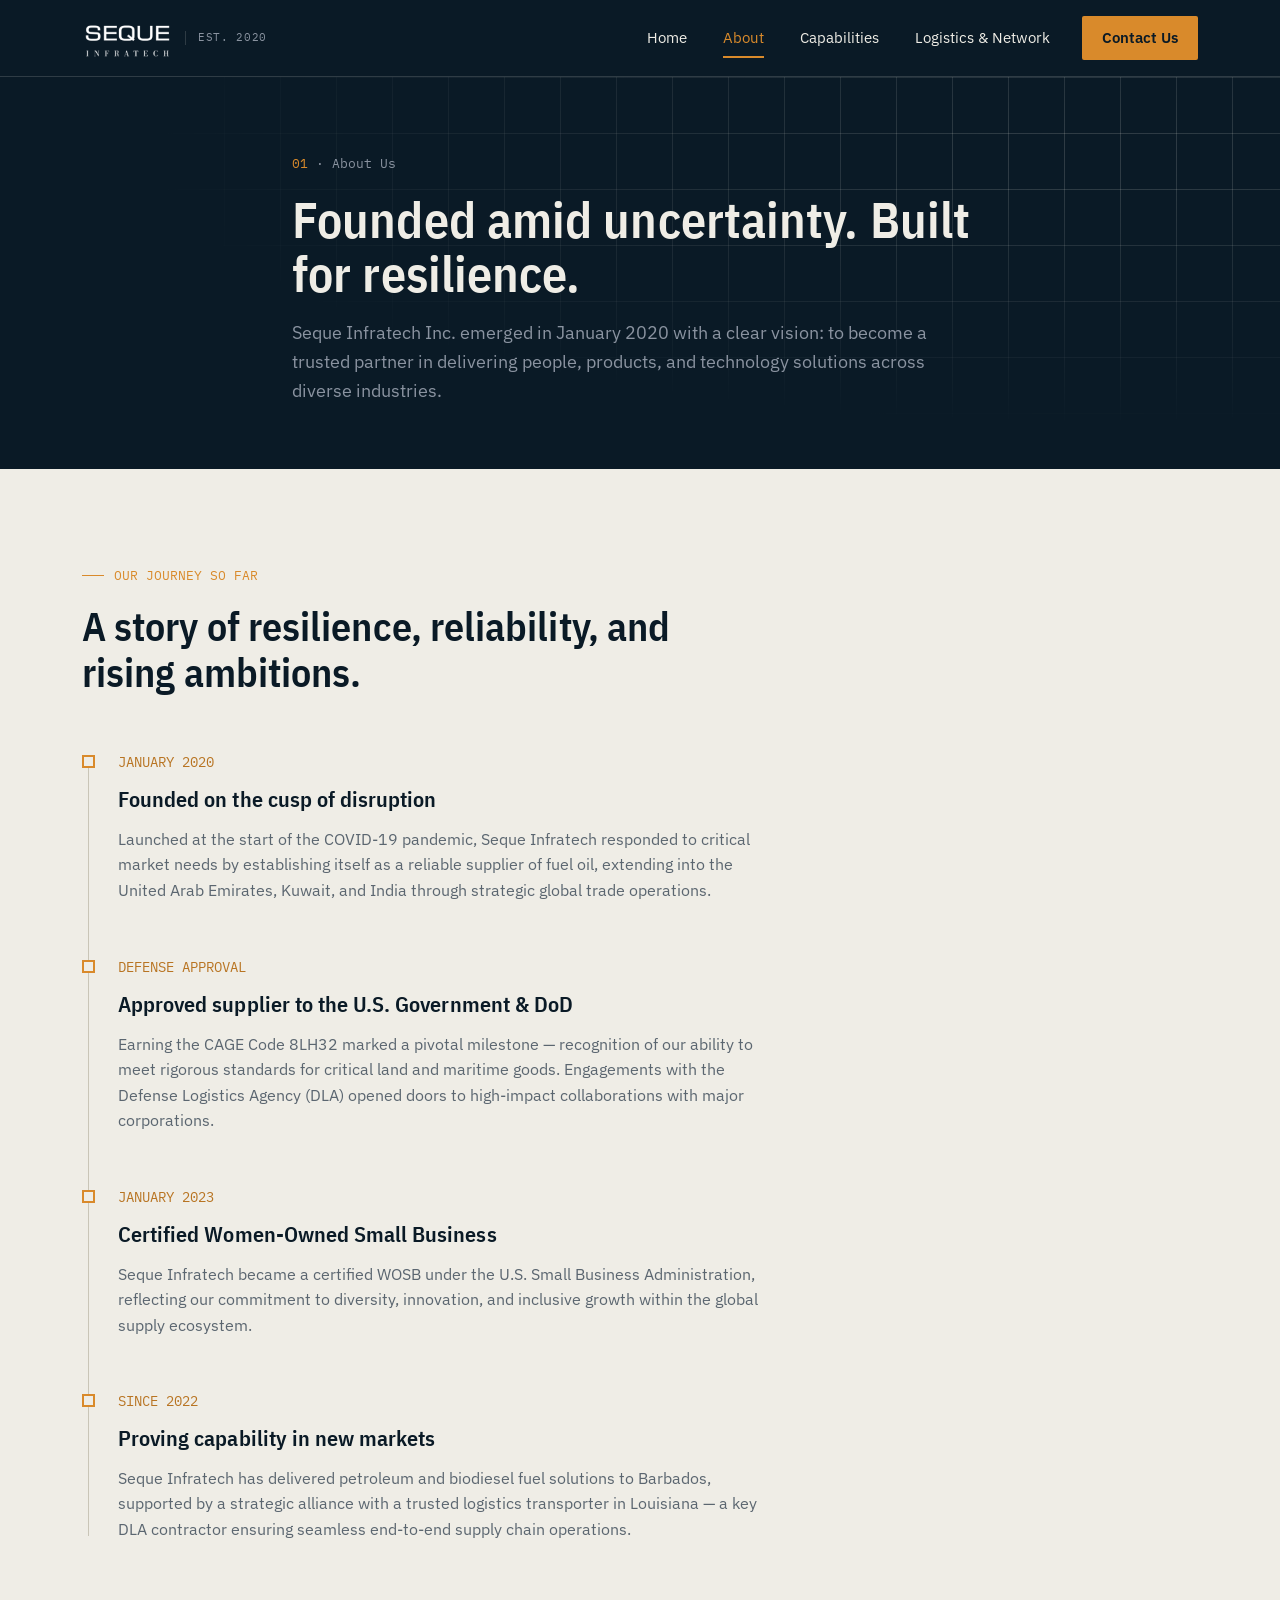
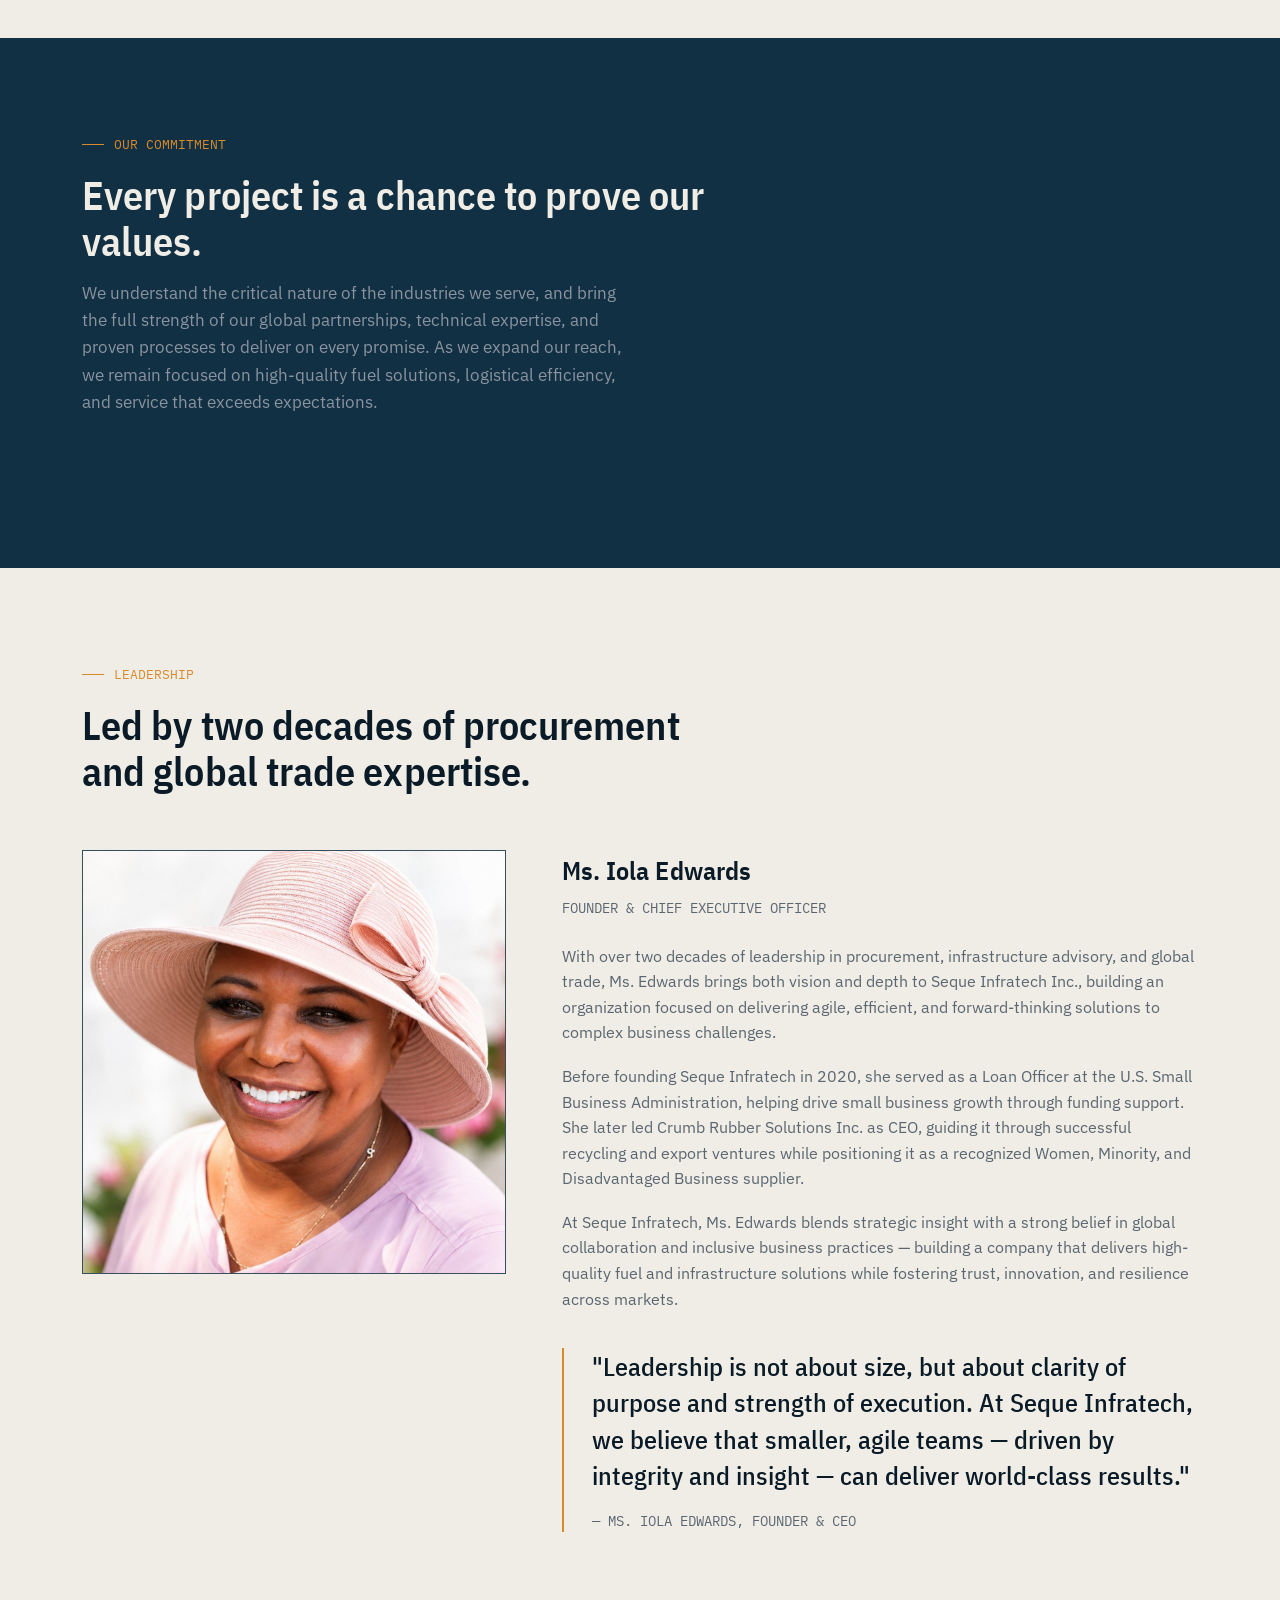
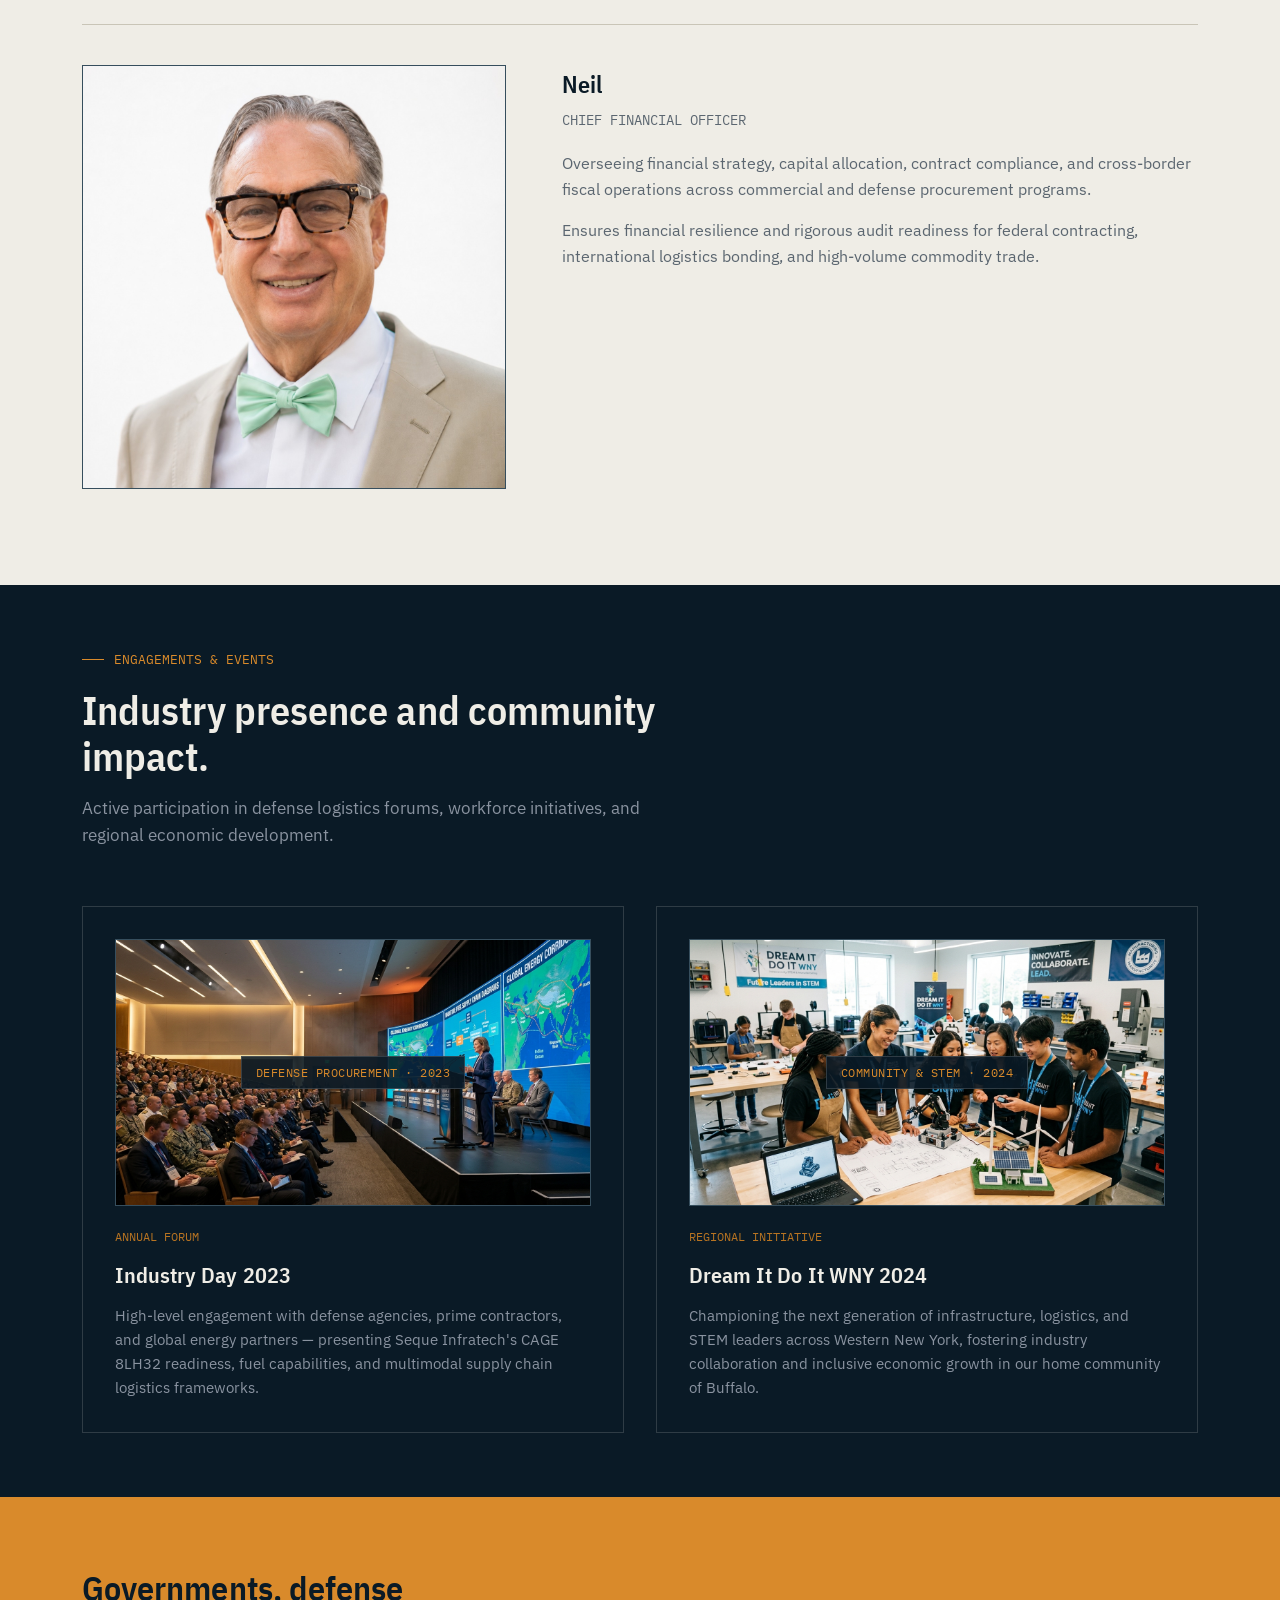
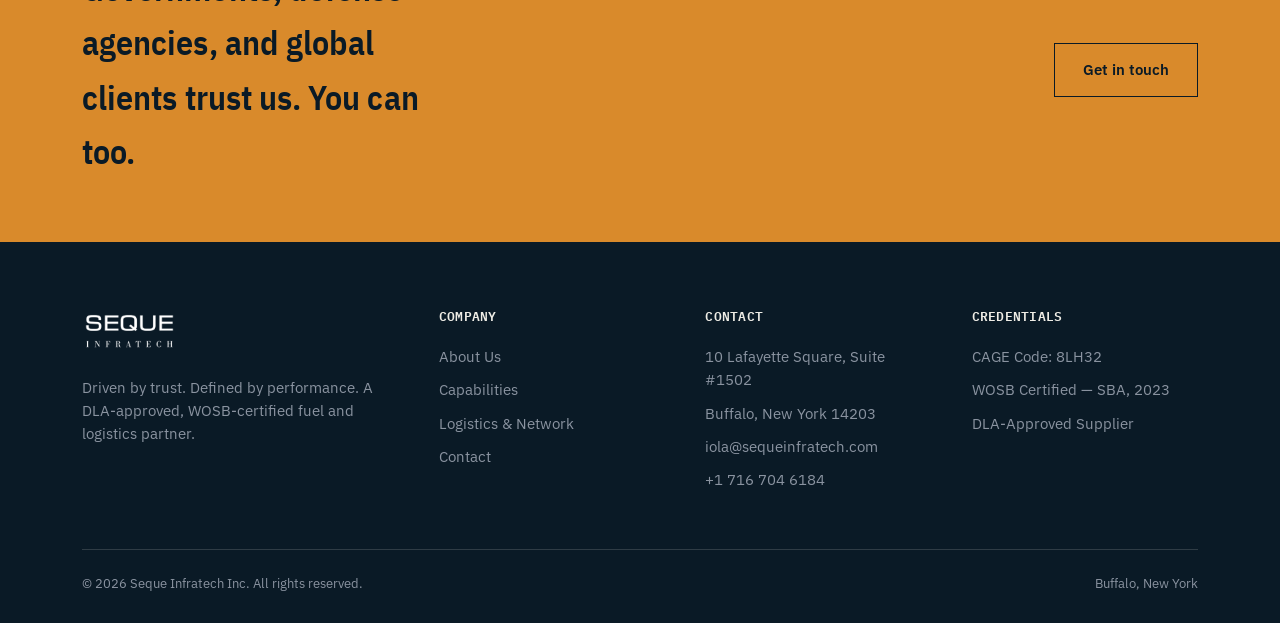
==== about.html @ 27087cf7 "feat: executive client showcase, clean leadership portraits, Google Maps embed, home hero clean-up, " ====
<!DOCTYPE html>
<html lang="en">
<head>
<meta charset="UTF-8">
<meta name="viewport" content="width=device-width, initial-scale=1">
<title>About Us — Seque Infratech Inc.</title>
<meta name="description" content="From a pandemic-era startup to a DLA-approved, WOSB-certified fuel supplier — the story of Seque Infratech Inc. and its founder, Iola Edwards.">
<link rel="preconnect" href="https://fonts.googleapis.com">
<link rel="preconnect" href="https://fonts.gstatic.com" crossorigin>
<link href="https://fonts.googleapis.com/css2?family=IBM+Plex+Sans:wght@400;500;600;700&family=IBM+Plex+Sans+Condensed:wght@500;600;700&family=IBM+Plex+Mono:wght@400;500&display=swap" rel="stylesheet">
<link rel="stylesheet" href="css/style.css">
</head>
<body>

<header class="site-header">
  <div class="wrap nav">
    <a href="index.html" class="brand">
      <img src="Logo-light.png" alt="Seque Infratech" class="brand-logo">
      <span class="sub">EST. 2020</span>
    </a>
    <nav class="nav-links">
      <a href="index.html">Home</a>
      <a href="about.html" class="active">About</a>
      <a href="capabilities.html">Capabilities</a>
      <a href="logistics.html">Logistics &amp; Network</a>
      <a href="contact.html" class="nav-cta">Contact Us</a>
    </nav>
    <button class="nav-toggle" aria-label="Toggle navigation"><span></span></button>
  </div>
</header>

<section class="page-hero">
  <div class="wrap page-hero-inner">
    <div class="breadcrumb"><span class="amber">01</span> · About Us</div>
    <h1>Founded amid uncertainty. Built for resilience.</h1>
    <p>Seque Infratech Inc. emerged in January 2020 with a clear vision: to become a trusted partner in delivering people, products, and technology solutions across diverse industries.</p>
  </div>
</section>

<section class="section">
  <div class="wrap">
    <div class="section-head">
      <div class="eyebrow">OUR JOURNEY SO FAR</div>
      <h2>A story of resilience, reliability, and rising ambitions.</h2>
    </div>
    <div class="timeline">
      <div class="tl-item">
        <div class="tl-year">JANUARY 2020</div>
        <h3>Founded on the cusp of disruption</h3>
        <p>Launched at the start of the COVID-19 pandemic, Seque Infratech responded to critical market needs by establishing itself as a reliable supplier of fuel oil, extending into the United Arab Emirates, Kuwait, and India through strategic global trade operations.</p>
      </div>
      <div class="tl-item">
        <div class="tl-year">DEFENSE APPROVAL</div>
        <h3>Approved supplier to the U.S. Government &amp; DoD</h3>
        <p>Earning the CAGE Code 8LH32 marked a pivotal milestone — recognition of our ability to meet rigorous standards for critical land and maritime goods. Engagements with the Defense Logistics Agency (DLA) opened doors to high-impact collaborations with major corporations.</p>
      </div>
      <div class="tl-item">
        <div class="tl-year">JANUARY 2023</div>
        <h3>Certified Women-Owned Small Business</h3>
        <p>Seque Infratech became a certified WOSB under the U.S. Small Business Administration, reflecting our commitment to diversity, innovation, and inclusive growth within the global supply ecosystem.</p>
      </div>
      <div class="tl-item">
        <div class="tl-year">SINCE 2022</div>
        <h3>Proving capability in new markets</h3>
        <p>Seque Infratech has delivered petroleum and biodiesel fuel solutions to Barbados, supported by a strategic alliance with a trusted logistics transporter in Louisiana — a key DLA contractor ensuring seamless end-to-end supply chain operations.</p>
      </div>
    </div>
  </div>
</section>

<section class="section on-steel">
  <div class="wrap">
    <div class="section-head">
      <div class="eyebrow">OUR COMMITMENT</div>
      <h2>Every project is a chance to prove our values.</h2>
      <p>We understand the critical nature of the industries we serve, and bring the full strength of our global partnerships, technical expertise, and proven processes to deliver on every promise. As we expand our reach, we remain focused on high-quality fuel solutions, logistical efficiency, and service that exceeds expectations.</p>
    </div>
  </div>
</section>

<section class="section">
  <div class="wrap">
    <div class="section-head">
      <div class="eyebrow">LEADERSHIP</div>
      <h2>Led by two decades of procurement and global trade expertise.</h2>
    </div>
    <div style="display:grid; grid-template-columns:0.8fr 1.2fr; gap:56px; align-items:start; margin-bottom:56px;">
      <div>
        <div class="monogram has-photo">
          <img src="images/ms-iola-edwards.jpeg" alt="Ms. Iola Edwards — Founder &amp; CEO" class="monogram-img">
        </div>
      </div>
      <div>
        <h3 style="font-size:26px; color:var(--ink); margin-bottom:6px;">Ms. Iola Edwards</h3>
        <p style="color:var(--grey); font-family:var(--font-mono); font-size:13.5px; margin-bottom:24px;">FOUNDER &amp; CHIEF EXECUTIVE OFFICER</p>
        <p style="color:var(--grey); font-size:16px; margin-bottom:18px;">With over two decades of leadership in procurement, infrastructure advisory, and global trade, Ms. Edwards brings both vision and depth to Seque Infratech Inc., building an organization focused on delivering agile, efficient, and forward-thinking solutions to complex business challenges.</p>
        <p style="color:var(--grey); font-size:16px; margin-bottom:18px;">Before founding Seque Infratech in 2020, she served as a Loan Officer at the U.S. Small Business Administration, helping drive small business growth through funding support. She later led Crumb Rubber Solutions Inc. as CEO, guiding it through successful recycling and export ventures while positioning it as a recognized Women, Minority, and Disadvantaged Business supplier.</p>
        <p style="color:var(--grey); font-size:16px;">At Seque Infratech, Ms. Edwards blends strategic insight with a strong belief in global collaboration and inclusive business practices — building a company that delivers high-quality fuel and infrastructure solutions while fostering trust, innovation, and resilience across markets.</p>

        <div class="quote-block">
          <p>"Leadership is not about size, but about clarity of purpose and strength of execution. At Seque Infratech, we believe that smaller, agile teams — driven by integrity and insight — can deliver world-class results."</p>
          <cite>— MS. IOLA EDWARDS, FOUNDER &amp; CEO</cite>
        </div>
      </div>
    </div>

    <div style="display:grid; grid-template-columns:0.8fr 1.2fr; gap:56px; align-items:start; padding-top:40px; border-top:1px solid var(--line);">
      <div>
        <div class="monogram has-photo">
          <img src="images/Neil.jpeg" alt="Neil — Chief Financial Officer" class="monogram-img">
        </div>
      </div>
      <div>
        <h3 style="font-size:24px; color:var(--ink); margin-bottom:6px;">Neil</h3>
        <p style="color:var(--grey); font-family:var(--font-mono); font-size:13.5px; margin-bottom:20px;">CHIEF FINANCIAL OFFICER</p>
        <p style="color:var(--grey); font-size:16px; margin-bottom:16px;">Overseeing financial strategy, capital allocation, contract compliance, and cross-border fiscal operations across commercial and defense procurement programs.</p>
        <p style="color:var(--grey); font-size:16px;">Ensures financial resilience and rigorous audit readiness for federal contracting, international logistics bonding, and high-volume commodity trade.</p>
      </div>
    </div>
  </div>
</section>

<section class="section on-dark tight">
  <div class="wrap">
    <div class="section-head">
      <div class="eyebrow">ENGAGEMENTS &amp; EVENTS</div>
      <h2>Industry presence and community impact.</h2>
      <p>Active participation in defense logistics forums, workforce initiatives, and regional economic development.</p>
    </div>

    <div class="event-grid">
      <div class="event-card" style="background:var(--ink); border-color:var(--line-dark);">
        <div class="event-media-box">
          <img src="images/event-industry-day.jpg" alt="Industry Day 2023" class="event-media-img">
          <span class="event-badge">DEFENSE PROCUREMENT · 2023</span>
        </div>
        <span class="event-tag">ANNUAL FORUM</span>
        <h3 style="color:var(--paper);">Industry Day 2023</h3>
        <p style="color:var(--grey-light);">High-level engagement with defense agencies, prime contractors, and global energy partners — presenting Seque Infratech's CAGE 8LH32 readiness, fuel capabilities, and multimodal supply chain logistics frameworks.</p>
      </div>

      <div class="event-card" style="background:var(--ink); border-color:var(--line-dark);">
        <div class="event-media-box">
          <img src="images/event-dream-it-do-it.jpg" alt="Dream It Do It WNY 2024" class="event-media-img">
          <span class="event-badge">COMMUNITY &amp; STEM · 2024</span>
        </div>
        <span class="event-tag">REGIONAL INITIATIVE</span>
        <h3 style="color:var(--paper);">Dream It Do It WNY 2024</h3>
        <p style="color:var(--grey-light);">Championing the next generation of infrastructure, logistics, and STEM leaders across Western New York, fostering industry collaboration and inclusive economic growth in our home community of Buffalo.</p>
      </div>
    </div>
  </div>
</section>

<section class="cta-band">
  <div class="wrap">
    <h2>Governments, defense agencies, and global clients trust us. You can too.</h2>
    <a href="contact.html" class="btn btn-outline-dark">Get in touch</a>
  </div>
</section>

<footer class="site-footer">
  <div class="wrap">
    <div class="footer-grid">
      <div>
        <a href="index.html" class="footer-brand" aria-label="Seque Infratech">
          <img src="Logo-light.png" alt="Seque Infratech Inc." class="footer-logo">
        </a>
        <p>Driven by trust. Defined by performance. A DLA-approved, WOSB-certified fuel and logistics partner.</p>
      </div>
      <div>
        <h4>COMPANY</h4>
        <ul>
          <li><a href="about.html">About Us</a></li>
          <li><a href="capabilities.html">Capabilities</a></li>
          <li><a href="logistics.html">Logistics &amp; Network</a></li>
          <li><a href="contact.html">Contact</a></li>
        </ul>
      </div>
      <div>
        <h4>CONTACT</h4>
        <ul>
          <li>10 Lafayette Square, Suite #1502</li>
          <li>Buffalo, New York 14203</li>
          <li><a href="mailto:iola@sequeinfratech.com">iola@sequeinfratech.com</a></li>
          <li><a href="tel:+17167046184">+1 716 704 6184</a></li>
        </ul>
      </div>
      <div>
        <h4>CREDENTIALS</h4>
        <ul>
          <li>CAGE Code: 8LH32</li>
          <li>WOSB Certified — SBA, 2023</li>
          <li>DLA-Approved Supplier</li>
        </ul>
      </div>
    </div>
    <div class="footer-bottom">
      <span>© 2026 Seque Infratech Inc. All rights reserved.</span>
      <span>Buffalo, New York</span>
    </div>
  </div>
</footer>

<script src="js/main.js"></script>
</body>
</html>
---- css/style.css ----
/* ============================================================
   SEQUE INFRATECH — shared stylesheet
   ============================================================ */

:root{
  --ink:        #0A1A26;
  --steel:      #123043;
  --steel-2:    #1B4258;
  --amber:      #D98A2B;
  --amber-dim:  #B87422;
  --paper:      #EFEDE6;
  --paper-2:    #E4E1D6;
  --line:       #C9C5B7;
  --line-dark:  rgba(239,237,230,0.16);
  --graphite:   #23282B;
  --grey:       #5B6670;
  --grey-light: #8A93A0;
  --white:      #FFFFFF;

  --font-head: "IBM Plex Sans Condensed", "Arial Narrow", sans-serif;
  --font-body: "IBM Plex Sans", -apple-system, "Segoe UI", sans-serif;
  --font-mono: "IBM Plex Mono", "Courier New", monospace;

  --maxw: 1180px;
}

*,*::before,*::after{ box-sizing:border-box; }
html{ scroll-behavior:smooth; }
body{
  margin:0;
  background:var(--paper);
  color:var(--graphite);
  font-family:var(--font-body);
  font-size:16px;
  line-height:1.6;
  -webkit-font-smoothing:antialiased;
}
img{ max-width:100%; display:block; }
a{ color:inherit; text-decoration:none; }
ul{ margin:0; padding:0; list-style:none; }
h1,h2,h3,h4{ margin:0; font-family:var(--font-head); font-weight:600; letter-spacing:0.002em; }
p{ margin:0; }

.wrap{ max-width:var(--maxw); margin:0 auto; padding:0 32px; }

:focus-visible{ outline:2px solid var(--amber); outline-offset:3px; }

@media (prefers-reduced-motion: reduce){
  *{ animation-duration:0.001ms !important; animation-iteration-count:1 !important; transition-duration:0.001ms !important; scroll-behavior:auto !important; }
  .reveal, .reveal-up, .reveal-left, .reveal-right, .reveal-scale, .page-hero-inner > *{
    opacity:1 !important; transform:none !important;
  }
}

/* ---------------- Header / nav ---------------- */
.site-header{
  position:sticky; top:0; z-index:100;
  background:var(--ink);
  border-bottom:1px solid var(--line-dark);
  transition:background .3s ease, border-color .3s ease, box-shadow .3s ease, backdrop-filter .3s ease;
}
.site-header.scrolled{
  background:rgba(10,26,38,0.92);
  backdrop-filter:blur(12px);
  -webkit-backdrop-filter:blur(12px);
  border-bottom-color:rgba(217,138,43,0.28);
  box-shadow:0 10px 30px -10px rgba(0,0,0,0.45);
}
.nav{
  display:flex; align-items:center; justify-content:space-between;
  height:76px;
}
.brand{
  display:flex; align-items:center; gap:12px;
  color:var(--paper);
  font-family:var(--font-head);
  transition:opacity .2s ease;
}
.brand:hover{ opacity:.95; }
.brand-logo{
  height:42px;
  width:auto;
  display:block;
  object-fit:contain;
  transition:transform .25s cubic-bezier(0.16,1,0.3,1), filter .25s ease;
}
.brand:hover .brand-logo{
  transform:scale(1.03);
  filter:drop-shadow(0 0 8px rgba(217,138,43,0.35));
}
.brand .mark{
  font-size:22px; font-weight:700; letter-spacing:0.01em;
}
.brand .sub{
  font-size:11px; color:var(--grey-light); font-family:var(--font-mono);
  letter-spacing:0.06em; padding-left:12px; border-left:1px solid var(--line-dark);
  line-height:1.2;
}
.nav-links{ display:flex; gap:4px; align-items:center; }
.nav-links a{
  position:relative;
  color:var(--paper); font-size:14.5px; padding:10px 16px;
  border-bottom:none;
  transition:color .2s ease;
}
.nav-links a::after{
  content:"";
  position:absolute; bottom:2px; left:16px; right:16px; height:2px;
  background:var(--amber);
  transform:scaleX(0);
  transform-origin:right;
  transition:transform .28s cubic-bezier(0.16,1,0.3,1);
}
.nav-links a:hover{ color:var(--amber); }
.nav-links a:hover::after,
.nav-links a.active::after{
  transform:scaleX(1);
  transform-origin:left;
}
.nav-links a.active{ color:var(--amber); }
.nav-cta{
  margin-left:12px; padding:10px 20px !important;
  background:var(--amber); color:var(--ink) !important;
  font-weight:600; border:none;
  border-radius:2px;
  transition:transform .25s cubic-bezier(0.16,1,0.3,1), box-shadow .25s cubic-bezier(0.16,1,0.3,1), background .2s ease !important;
}
.nav-cta::after{ display:none !important; }
.nav-cta:hover{
  background:#E6A24E; color:var(--ink) !important;
  transform:translateY(-2px);
  box-shadow:0 6px 20px rgba(217,138,43,0.4);
}
.nav-cta:active{ transform:translateY(0); }

.nav-toggle{
  display:none; background:none; border:none; color:var(--paper);
  width:32px; height:24px; position:relative; cursor:pointer;
}
.nav-toggle span, .nav-toggle::before, .nav-toggle::after{
  content:""; position:absolute; left:0; right:0; height:2px; background:var(--paper);
}
.nav-toggle::before{ top:0; }
.nav-toggle span{ top:11px; }
.nav-toggle::after{ bottom:0; }

@media (max-width:860px){
  .nav-links{
    position:fixed; top:76px; left:0; right:0; bottom:0;
    background:var(--ink); flex-direction:column; align-items:stretch;
    padding:12px 24px 40px; gap:0;
    transform:translateY(-8px); opacity:0; pointer-events:none;
    transition:opacity .18s ease, transform .18s ease;
  }
  .nav-links.open{ transform:translateY(0); opacity:1; pointer-events:auto; }
  .nav-links a{ padding:16px 4px; border-bottom:1px solid var(--line-dark); border-radius:0; }
  .nav-links a.active{ border-color:var(--line-dark); }
  .nav-cta{ margin-left:0; margin-top:14px; text-align:center; }
  .nav-toggle{ display:block; }
}

/* ---------------- Eyebrow / section heads ---------------- */
.eyebrow{
  font-family:var(--font-mono); font-size:12.5px; color:var(--amber);
  display:flex; align-items:center; gap:10px; margin-bottom:18px;
}
.eyebrow::before{ content:""; width:22px; height:1px; background:var(--amber); }

.section{ padding:96px 0; }
.section.tight{ padding:64px 0; }
.section-head{ max-width:640px; margin-bottom:56px; }
.section-head h2{ font-size:clamp(28px,3.4vw,40px); line-height:1.15; color:var(--ink); }
.section-head p{ margin-top:16px; color:var(--grey); font-size:17px; max-width:56ch; }

.on-dark{ background:var(--ink); color:var(--paper); }
.on-dark .section-head h2{ color:var(--paper); }
.on-dark .section-head p{ color:var(--grey-light); }

.on-steel{ background:var(--steel); color:var(--paper); }
.on-steel .section-head h2{ color:var(--paper); }
.on-steel .section-head p{ color:var(--grey-light); }

/* ---------------- Buttons ---------------- */
.btn{
  display:inline-flex; align-items:center; gap:10px;
  padding:14px 28px; font-family:var(--font-body); font-size:15px; font-weight:600;
  border:1px solid transparent; cursor:pointer;
  transition:transform .25s cubic-bezier(0.16,1,0.3,1), box-shadow .25s cubic-bezier(0.16,1,0.3,1), background .2s ease, color .2s ease, border-color .2s ease;
}
.btn:hover{ transform:translateY(-2px); }
.btn:active{ transform:translateY(0); }
.btn-amber{ background:var(--amber); color:var(--ink); }
.btn-amber:hover{ background:#E6A24E; box-shadow:0 8px 24px rgba(217,138,43,0.38); }
.btn-outline{ border-color:var(--line-dark); color:var(--paper); background:transparent; }
.btn-outline:hover{ border-color:var(--amber); color:var(--amber); box-shadow:0 8px 24px rgba(0,0,0,0.3); }
.btn-outline-dark{ border-color:var(--line); color:var(--ink); background:transparent; }
.btn-outline-dark:hover{ border-color:var(--ink); background:var(--ink); color:var(--paper); box-shadow:0 8px 20px rgba(10,26,38,0.2); }

/* ---------------- Hero (blueprint) ---------------- */
.hero{
  position:relative; background:var(--ink); color:var(--paper);
  overflow:hidden; padding:120px 0 100px;
}
/* Background video */
.hero-video{
  position:absolute; top:0; left:0; width:100%; height:100%;
  object-fit:cover; z-index:0; pointer-events:none;
}
/* Dark overlay to keep text readable over video */
.hero-overlay{
  position:absolute; inset:0;
  background:linear-gradient(180deg, rgba(10,26,38,0.72) 0%, rgba(10,26,38,0.88) 100%);
  z-index:1; pointer-events:none;
}
.hero::before{
  display:none;
}
.hero-inner{ position:relative; z-index:3; display:grid; grid-template-columns:1.15fr 0.85fr; gap:48px; align-items:end; }
.hero > .wrap{ position:relative; z-index:3; }
.hero-kicker{
  font-family:var(--font-mono); font-size:13px; color:var(--amber);
  letter-spacing:0.04em; margin-bottom:22px;
}
.hero h1{
  font-size:clamp(38px,5.6vw,64px); line-height:1.04; color:var(--paper);
  max-width:14ch;
}
.hero-lede{
  margin-top:26px; font-size:19px; color:var(--grey-light); max-width:46ch; line-height:1.6;
}
.hero-cta{ display:flex; gap:14px; margin-top:38px; flex-wrap:wrap; }
.hero-diagram{ position:relative; }
.hero-diagram svg{ width:100%; height:auto; }
.hero-diagram svg line[stroke-dasharray]{
  stroke-dashoffset:0;
  animation:flowSignal 24s linear infinite;
}
.hero-diagram svg line[stroke="#D98A2B"]{
  animation:flowSignalAmber 14s linear infinite;
}
@keyframes flowSignal{
  to{ stroke-dashoffset:-180px; }
}
@keyframes flowSignalAmber{
  to{ stroke-dashoffset:-180px; }
}
.radar-pulse{
  animation:radarPing 2.8s cubic-bezier(0.2,0.8,0.4,1) infinite;
}
@keyframes radarPing{
  0%{ r:6px; opacity:0.85; stroke-width:2px; }
  70%{ r:24px; opacity:0.15; stroke-width:1px; }
  100%{ r:32px; opacity:0; stroke-width:0.5px; }
}

.stat-strip{
  border-top:1px solid var(--line-dark);
  margin-top:80px; padding-top:36px;
  display:grid; grid-template-columns:repeat(4,1fr); gap:24px;
}
.stat-strip .stat b{
  display:block; font-family:var(--font-head); font-size:clamp(22px,2.4vw,30px); color:var(--amber);
}
.stat-strip .stat span{ font-size:13px; color:var(--grey-light); }

@media (max-width:900px){
  .hero-inner{ grid-template-columns:1fr; }
  .hero-diagram{ display:none; }
  .stat-strip{ grid-template-columns:repeat(2,1fr); }
}

/* ---------------- Page hero (secondary pages) ---------------- */
.page-hero{
  position:relative; background:var(--ink); color:var(--paper);
  padding:76px 0 64px; overflow:hidden;
}
.page-hero::before{
  content:""; position:absolute; inset:0;
  background-image:linear-gradient(var(--line-dark) 1px, transparent 1px), linear-gradient(90deg, var(--line-dark) 1px, transparent 1px);
  background-size:56px 56px;
  mask-image:radial-gradient(ellipse at 85% 20%, black 5%, transparent 62%);
}
.page-hero-inner{ position:relative; max-width:760px; }
.page-hero-inner > *{
  opacity:0;
  transform:translateY(16px);
  animation:heroFadeIn .75s cubic-bezier(0.16,1,0.3,1) forwards;
}
.page-hero-inner .breadcrumb{ animation-delay:.05s; }
.page-hero-inner h1{ animation-delay:.15s; }
.page-hero-inner p{ animation-delay:.25s; }
@keyframes heroFadeIn{
  to{ opacity:1; transform:translateY(0); }
}
.page-hero h1{ font-size:clamp(32px,4.6vw,50px); color:var(--paper); line-height:1.08; }
.page-hero p{ margin-top:18px; font-size:18px; color:var(--grey-light); max-width:60ch; }
.breadcrumb{
  font-family:var(--font-mono); font-size:12.5px; color:var(--grey-light);
  margin-bottom:20px; display:flex; gap:8px; align-items:center;
}
.breadcrumb .amber{ color:var(--amber); }

/* ---------------- Timeline (real chronology) ---------------- */
.timeline{ position:relative; padding-left:36px; }
.timeline::before{ content:""; position:absolute; left:6px; top:6px; bottom:6px; width:1px; background:var(--line); }
.tl-item{
  position:relative; padding-bottom:52px;
  transition:transform .25s cubic-bezier(0.16,1,0.3,1);
}
.tl-item:last-child{ padding-bottom:0; }
.tl-item::before{
  content:""; position:absolute; left:-36px; top:4px; width:13px; height:13px;
  background:var(--paper); border:2px solid var(--amber);
  transition:transform .25s ease, background .25s ease, box-shadow .25s ease;
}
.tl-item:hover::before{
  transform:scale(1.35);
  background:var(--amber);
  box-shadow:0 0 12px rgba(217,138,43,0.6);
}
.tl-item:hover .tl-year{ color:var(--amber); }
.tl-year{ font-family:var(--font-mono); color:var(--amber-dim); font-size:14px; margin-bottom:8px; transition:color .2s ease; }
.tl-item h3{ font-size:22px; color:var(--ink); margin-bottom:10px; }
.tl-item p{ color:var(--grey); max-width:64ch; font-size:16px; }

/* ---------------- Cards / spec sheets ---------------- */
.grid{ display:grid; gap:1px; background:var(--line); border:1px solid var(--line); }
.grid.cols-2{ grid-template-columns:repeat(2,1fr); }
.grid.cols-3{ grid-template-columns:repeat(3,1fr); }
.grid.cols-4{ grid-template-columns:repeat(4,1fr); }
@media (max-width:900px){ .grid.cols-3,.grid.cols-4{ grid-template-columns:repeat(2,1fr); } }
@media (max-width:600px){ .grid.cols-2,.grid.cols-3,.grid.cols-4{ grid-template-columns:1fr; } }

.spec-card{
  background:var(--paper); padding:32px;
  transition:transform .3s cubic-bezier(0.16,1,0.3,1), box-shadow .3s cubic-bezier(0.16,1,0.3,1), background .25s ease;
  position:relative;
}
.spec-card:hover{
  transform:translateY(-5px);
  box-shadow:0 18px 36px rgba(10,26,38,0.08);
  z-index:2;
}
.spec-card .tag{
  font-family:var(--font-mono); font-size:11.5px; color:var(--amber-dim);
  margin-bottom:14px; display:block;
  transition:color .25s ease, transform .25s ease;
}
.spec-card:hover .tag{ color:var(--amber); transform:translateX(2px); }
.spec-card h3{ font-size:21px; color:var(--ink); margin-bottom:12px; }
.spec-card p{ color:var(--grey); font-size:15px; margin-bottom:18px; }
.spec-list{ display:flex; flex-direction:column; gap:0; border-top:1px solid var(--line); }
.spec-list li{
  display:flex; justify-content:space-between; gap:16px;
  padding:11px 0; border-bottom:1px solid var(--line);
  font-size:14.5px;
}
.spec-list li .code{ font-family:var(--font-mono); color:var(--ink); font-weight:600; white-space:nowrap; }
.spec-list li .desc{ color:var(--grey); text-align:right; }
.spec-card .apps{
  margin-top:18px; font-size:13px; color:var(--grey-light);
  font-family:var(--font-mono);
}
.spec-card .apps b{ color:var(--grey); font-family:var(--font-body); font-weight:600; }

/* ---------------- Checklist (why choose us) ---------------- */
.checklist{ border-top:1px solid var(--line-dark); }
.checklist li{
  display:grid; grid-template-columns:64px 1fr; gap:22px;
  padding:28px 0; border-bottom:1px solid var(--line-dark);
  transition:transform .25s cubic-bezier(0.16,1,0.3,1);
}
.checklist li:hover{ transform:translateX(8px); }
.checklist li .num{
  font-family:var(--font-mono); color:var(--amber); font-size:15px; padding-top:2px;
  transition:text-shadow .25s ease;
}
.checklist li:hover .num{ text-shadow:0 0 10px rgba(217,138,43,0.5); }
.checklist li h3{ font-size:19px; color:var(--paper); margin-bottom:8px; }
.checklist li p{ color:var(--grey-light); font-size:15.5px; max-width:60ch; }

/* ---------------- Delivery modes ---------------- */
.mode-row{
  display:grid; grid-template-columns:220px 1fr; gap:24px;
  padding:22px 0; border-bottom:1px solid var(--line);
  align-items:baseline;
  transition:transform .25s cubic-bezier(0.16,1,0.3,1), padding-left .25s ease;
}
.mode-row:hover{ transform:translateX(8px); padding-left:4px; }
.mode-row:hover .mode-name{ color:var(--amber-dim); }
.mode-row:first-child{ border-top:1px solid var(--line); }
.mode-row .mode-name{ font-family:var(--font-head); font-size:18px; color:var(--ink); font-weight:600; transition:color .2s ease; }
.mode-row .mode-desc{ color:var(--grey); font-size:15px; }
@media (max-width:640px){ .mode-row{ grid-template-columns:1fr; gap:6px; } }

/* ---------------- Quote block ---------------- */
.quote-block{
  border-left:2px solid var(--amber); padding-left:28px;
  margin:36px 0;
}
.quote-block p{ font-family:var(--font-head); font-size:clamp(20px,2.4vw,26px); line-height:1.4; color:var(--ink); font-weight:500; }
.quote-block cite{ display:block; margin-top:16px; font-style:normal; font-size:14px; color:var(--grey); font-family:var(--font-mono); }

.on-dark .quote-block p{ color:var(--paper); }

/* ---------------- Monogram (leadership placeholder) ---------------- */
.monogram{
  width:100%; aspect-ratio:4/5; background:var(--steel);
  position:relative; overflow:hidden;
  display:flex; align-items:center; justify-content:center;
  border:1px solid var(--line-dark);
}
.monogram::before{
  content:""; position:absolute; inset:0;
  background-image:linear-gradient(var(--line-dark) 1px, transparent 1px), linear-gradient(90deg, var(--line-dark) 1px, transparent 1px);
  background-size:28px 28px;
}
.monogram .letters{
  position:relative; font-family:var(--font-head); font-size:96px; font-weight:700;
  color:var(--paper); letter-spacing:-0.02em;
}
.monogram .caption{
  position:absolute; bottom:22px; left:22px; right:22px;
  font-family:var(--font-mono); font-size:11.5px; color:var(--grey-light);
}

/* ---------------- Client & Partner Showcase ---------------- */
.client-grid{
  display:grid; grid-template-columns:repeat(3, 1fr); gap:24px;
  margin-bottom:36px;
}
.client-card{
  background:var(--paper-2); border:1px solid var(--line);
  padding:28px 24px; display:flex; flex-direction:column;
  transition:all .25s cubic-bezier(0.16,1,0.3,1);
  position:relative;
}
.client-card:hover{
  background:var(--white);
  border-color:var(--amber);
  transform:translateY(-3px);
  box-shadow:0 12px 28px rgba(10,26,38,0.08);
}
.client-card-top{
  display:flex; align-items:center; justify-content:space-between;
  margin-bottom:16px;
}
.client-icon{
  width:38px; height:38px; background:var(--ink); color:var(--amber);
  display:flex; align-items:center; justify-content:center;
  border-radius:2px; flex-shrink:0;
}
.client-icon svg{ width:20px; height:20px; }
.client-jurisdiction{
  font-family:var(--font-mono); font-size:11px; font-weight:600;
  color:var(--grey); letter-spacing:0.04em; text-transform:uppercase;
}
.client-card h3{
  font-family:var(--font-head); font-size:19px; font-weight:700;
  color:var(--ink); margin-bottom:8px; line-height:1.25;
}
.client-card p{
  font-size:14px; line-height:1.55; color:var(--grey);
  margin-bottom:20px; flex-grow:1;
}
.client-tag{
  font-family:var(--font-mono); font-size:11.5px; font-weight:600;
  color:var(--amber); letter-spacing:0.03em;
  padding-top:14px; border-top:1px dashed var(--line);
}
.on-dark .client-card{
  background:rgba(255,255,255,0.03); border-color:var(--line-dark);
}
.on-dark .client-card:hover{
  background:rgba(255,255,255,0.06); border-color:var(--amber);
}
.on-dark .client-card h3{ color:var(--paper); }
.on-dark .client-card p{ color:var(--grey-light); }
.on-dark .client-jurisdiction{ color:var(--grey-light); }
.on-dark .client-tag{ border-top-color:var(--line-dark); }

.partner-strip{
  border:1px solid var(--line); background:var(--paper-2);
  padding:20px 24px; display:flex; align-items:center;
  justify-content:space-between; flex-wrap:wrap; gap:16px;
}
.partner-strip-label{
  font-family:var(--font-mono); font-size:11.5px; font-weight:600;
  color:var(--grey); letter-spacing:0.06em; text-transform:uppercase;
}
.partner-pill-row{
  display:flex; align-items:center; flex-wrap:wrap; gap:10px;
}
.partner-pill{
  display:inline-flex; align-items:center; gap:8px;
  background:var(--white); border:1px solid var(--line);
  padding:7px 14px; font-family:var(--font-mono); font-size:12.5px;
  font-weight:500; color:var(--ink);
  transition:border-color .2s ease, transform .2s ease;
}
.partner-pill:hover{
  border-color:var(--amber); color:var(--ink); transform:translateY(-1px);
}
.partner-pill svg{ color:var(--amber); }

.on-dark .partner-strip{
  background:rgba(255,255,255,0.02); border-color:var(--line-dark);
}
.on-dark .partner-strip-label{ color:var(--grey-light); }
.on-dark .partner-pill{
  background:rgba(255,255,255,0.05); border-color:var(--line-dark); color:var(--paper);
}
.on-dark .partner-pill:hover{ border-color:var(--amber); }

@media (max-width:1024px){
  .client-grid{ grid-template-columns:repeat(2, 1fr); }
}
@media (max-width:640px){
  .client-grid{ grid-template-columns:1fr; }
  .partner-strip{ flex-direction:column; align-items:flex-start; }
}

/* ---------------- CTA band ---------------- */
.cta-band{
  background:var(--amber); color:var(--ink);
  padding:64px 0;
}
.cta-band .wrap{ display:flex; justify-content:space-between; align-items:center; gap:24px; flex-wrap:wrap; }
.cta-band h2{ font-size:clamp(24px,3vw,34px); max-width:20ch; }
.cta-band .btn-outline-dark{ border-color:var(--ink); }

/* ---------------- Contact ---------------- */
.contact-grid{ display:grid; grid-template-columns:0.9fr 1.1fr; gap:64px; }
@media (max-width:860px){ .contact-grid{ grid-template-columns:1fr; } }
.contact-detail{ padding:26px 0; border-bottom:1px solid var(--line); }
.contact-detail .label{ font-family:var(--font-mono); font-size:12px; color:var(--amber-dim); margin-bottom:8px; display:block; }
.contact-detail .value{ font-size:19px; color:var(--ink); font-family:var(--font-head); }

.field{ margin-bottom:22px; }
.field label{ display:block; font-size:13px; font-family:var(--font-mono); color:var(--grey); margin-bottom:8px; }
.field input, .field textarea{
  width:100%; border:1px solid var(--line); background:var(--white);
  padding:13px 14px; font-family:var(--font-body); font-size:15px; color:var(--graphite);
  transition:border-color .25s ease, box-shadow .25s ease;
}
.field input:focus, .field textarea:focus{
  border-color:var(--amber); outline:none;
  box-shadow:0 0 0 3px rgba(217,138,43,0.2);
}
.field textarea{ resize:vertical; min-height:120px; }

.map-figure{
  border:1px solid var(--line); padding:0; background:var(--ink);
  overflow:hidden; transition:border-color .2s ease, box-shadow .2s ease;
}
.map-frame{
  position:relative; width:100%; aspect-ratio:16/10;
  border:1px solid var(--line); background:var(--steel);
  box-shadow:0 4px 16px rgba(10,26,38,0.08);
  transition:border-color .2s ease, box-shadow .2s ease;
}
.map-frame:hover{
  border-color:var(--amber);
  box-shadow:0 8px 24px rgba(217,138,43,0.18);
}
.map-figure svg{ width:100%; height:auto; display:block; }
.map-figure svg circle[stroke="#D98A2B"][r="16"]{
  transform-origin:200px 129px;
  animation:mapPulse 3s ease-out infinite;
}
.map-figure svg circle[stroke="#D98A2B"][r="26"]{
  transform-origin:200px 129px;
  animation:mapPulse 3s ease-out infinite 1.5s;
}
@keyframes mapPulse{
  0%{ transform:scale(0.7); opacity:0.7; }
  50%{ opacity:0.35; }
  100%{ transform:scale(1.35); opacity:0; }
}

/* ---------------- Footer ---------------- */
.site-footer{ background:var(--ink); color:var(--grey-light); padding:64px 0 28px; }
.footer-brand{ display:inline-block; margin-bottom:18px; transition:opacity .2s ease; }
.footer-brand:hover{ opacity:.95; }
.footer-logo{
  height:44px; width:auto; display:block; object-fit:contain;
  transition:transform .25s cubic-bezier(0.16,1,0.3,1), filter .25s ease;
}
.footer-brand:hover .footer-logo{
  transform:scale(1.03);
  filter:drop-shadow(0 0 8px rgba(217,138,43,0.35));
}
.footer-grid{ display:grid; grid-template-columns:1.4fr 1fr 1fr 1fr; gap:40px; padding-bottom:48px; border-bottom:1px solid var(--line-dark); }
.footer-grid h4{ color:var(--paper); font-size:13px; font-family:var(--font-mono); margin-bottom:18px; letter-spacing:.02em; }
.footer-grid p{ font-size:14.5px; max-width:34ch; }
.footer-grid ul li{ margin-bottom:10px; font-size:14.5px; }
.footer-grid ul li a:hover{ color:var(--amber); }
.footer-bottom{ display:flex; justify-content:space-between; padding-top:24px; font-size:13px; flex-wrap:wrap; gap:10px; }
@media (max-width:860px){ .footer-grid{ grid-template-columns:1fr 1fr; } }
@media (max-width:560px){ .footer-grid{ grid-template-columns:1fr; } }

/* ---------------- Smooth Reveal Animations ---------------- */
.reveal, .reveal-up{
  opacity:0;
  transform:translateY(22px);
  transition:opacity .7s cubic-bezier(0.16,1,0.3,1), transform .7s cubic-bezier(0.16,1,0.3,1);
  will-change:opacity, transform;
}
.reveal-left{
  opacity:0;
  transform:translateX(-26px);
  transition:opacity .7s cubic-bezier(0.16,1,0.3,1), transform .7s cubic-bezier(0.16,1,0.3,1);
  will-change:opacity, transform;
}
.reveal-right{
  opacity:0;
  transform:translateX(26px);
  transition:opacity .7s cubic-bezier(0.16,1,0.3,1), transform .7s cubic-bezier(0.16,1,0.3,1);
  will-change:opacity, transform;
}
.reveal-scale{
  opacity:0;
  transform:scale(0.96);
  transition:opacity .7s cubic-bezier(0.16,1,0.3,1), transform .7s cubic-bezier(0.16,1,0.3,1);
  will-change:opacity, transform;
}
.reveal.in, .reveal-up.in, .reveal-left.in, .reveal-right.in, .reveal-scale.in{
  opacity:1;
  transform:translate(0) scale(1);
}

/* ---------------- Capabilities Category Filters ---------------- */
.filter-bar{
  display:flex; gap:10px; flex-wrap:wrap; margin-bottom:36px;
  padding-bottom:18px; border-bottom:1px solid var(--line);
}
.filter-btn{
  background:var(--paper-2); border:1px solid var(--line);
  color:var(--graphite); font-family:var(--font-mono); font-size:12.5px;
  padding:9px 18px; cursor:pointer;
  transition:all .2s cubic-bezier(0.16,1,0.3,1);
  letter-spacing:0.02em;
  border-radius:2px;
}
.filter-btn:hover{
  border-color:var(--amber); color:var(--ink);
  background:var(--white);
  transform:translateY(-1px);
  box-shadow:0 4px 12px rgba(10,26,38,0.06);
}
.filter-btn.active{
  background:var(--ink); color:var(--paper); border-color:var(--ink);
  font-weight:600;
  box-shadow:0 2px 8px rgba(10,26,38,0.18);
}
.filter-btn.active:hover{
  background:var(--ink); color:var(--amber); border-color:var(--amber);
  transform:none;
}
.card-quote-btn{
  display:inline-flex; align-items:center; gap:6px;
  margin-top:20px; font-family:var(--font-mono); font-size:12px;
  color:var(--amber-dim); font-weight:600; letter-spacing:0.02em;
  transition:all .2s ease;
}
.card-quote-btn:hover{
  color:var(--ink); transform:translateX(4px);
}

/* ---------------- Pipeline Corridor Badges ---------------- */
.corridor-strip{
  display:grid; grid-template-columns:repeat(4,1fr); gap:16px; margin-top:24px;
}
@media (max-width:768px){
  .corridor-strip{ grid-template-columns:repeat(2,1fr); }
}
.corridor-badge{
  background:var(--paper); border:1px solid var(--line);
  padding:18px 20px; transition:transform .25s cubic-bezier(0.16,1,0.3,1), border-color .25s ease, box-shadow .25s ease;
}
.corridor-badge:hover{
  border-color:var(--amber); transform:translateY(-2px);
  box-shadow:0 8px 20px rgba(10,26,38,0.06);
}
.corridor-badge .region{
  font-family:var(--font-mono); font-size:11px; color:var(--amber-dim); display:block; margin-bottom:6px;
}
.corridor-badge .name{
  font-family:var(--font-head); font-size:16px; color:var(--ink); font-weight:600;
}

/* ---------------- Event & Engagement Cards ---------------- */
.event-grid{
  display:grid; grid-template-columns:repeat(2,1fr); gap:32px; margin-top:36px;
}
@media (max-width:768px){
  .event-grid{ grid-template-columns:1fr; }
}
.event-card{
  background:var(--paper); border:1px solid var(--line);
  padding:32px;
  transition:transform .3s cubic-bezier(0.16,1,0.3,1), box-shadow .3s cubic-bezier(0.16,1,0.3,1), border-color .3s ease;
  position:relative;
}
.event-card:hover{
  transform:translateY(-4px); box-shadow:0 18px 36px rgba(10,26,38,0.08); border-color:var(--amber);
}
.event-media-box{
  width:100%; aspect-ratio:16/9; background:var(--steel);
  border:1px solid var(--line-dark); margin-bottom:22px;
  display:flex; flex-direction:column; align-items:center; justify-content:center;
  color:var(--paper); position:relative; overflow:hidden;
}
.event-media-box::before{
  content:""; position:absolute; inset:0;
  background-image:linear-gradient(var(--line-dark) 1px, transparent 1px), linear-gradient(90deg, var(--line-dark) 1px, transparent 1px);
  background-size:24px 24px;
}
.event-media-box .event-badge{
  position:relative; font-family:var(--font-mono); font-size:12px; color:var(--amber);
  background:rgba(10,26,38,0.88); padding:6px 14px; border:1px solid var(--line-dark);
  letter-spacing:0.04em;
}
.event-tag{
  font-family:var(--font-mono); font-size:11.5px; color:var(--amber-dim);
  display:block; margin-bottom:10px;
}
.event-card h3{
  font-size:22px; color:var(--ink); margin-bottom:12px;
}
.event-card p{
  color:var(--grey); font-size:15px; line-height:1.6;
}

/* ---------------- Media & Card Image Enhancements ---------------- */
.card-media{
  position:relative; overflow:hidden;
  aspect-ratio:16/9; background:var(--ink);
  margin:-32px -32px 24px -32px; width:calc(100% + 64px);
  border-bottom:1px solid var(--line);
}
.card-media img{
  width:100%; height:100%; object-fit:cover; display:block;
  transition:transform .5s cubic-bezier(0.16,1,0.3,1);
}
.spec-card:hover .card-media img{
  transform:scale(1.06);
}
.on-dark .card-media{
  border-bottom-color:var(--line-dark);
}

.monogram img.monogram-img{
  position:absolute; inset:0; width:100%; height:100%; object-fit:cover;
  z-index:1; transition:transform .5s cubic-bezier(0.16,1,0.3,1);
}
.monogram:hover img.monogram-img{
  transform:scale(1.04);
}
.monogram.has-photo{
  aspect-ratio:1/1;
}
.monogram.has-photo .letters{
  display:none;
}
.monogram.has-photo .caption{
  display:none;
}

.event-media-box img.event-media-img{
  position:absolute; inset:0; width:100%; height:100%; object-fit:cover;
  z-index:1; transition:transform .5s cubic-bezier(0.16,1,0.3,1);
}
.event-card:hover .event-media-box img.event-media-img{
  transform:scale(1.05);
}
.event-media-box .event-badge{
  position:relative; z-index:2;
}

.media-banner{
  position:relative; width:100%; aspect-ratio:21/9; overflow:hidden;
  border:1px solid var(--line); margin-top:28px; background:var(--ink);
}
.media-banner img{
  width:100%; height:100%; object-fit:cover; display:block;
  transition:transform .6s cubic-bezier(0.16,1,0.3,1);
}
.media-banner:hover img{
  transform:scale(1.03);
}
@media (max-width:768px){
  .media-banner{ aspect-ratio:16/9; }
}
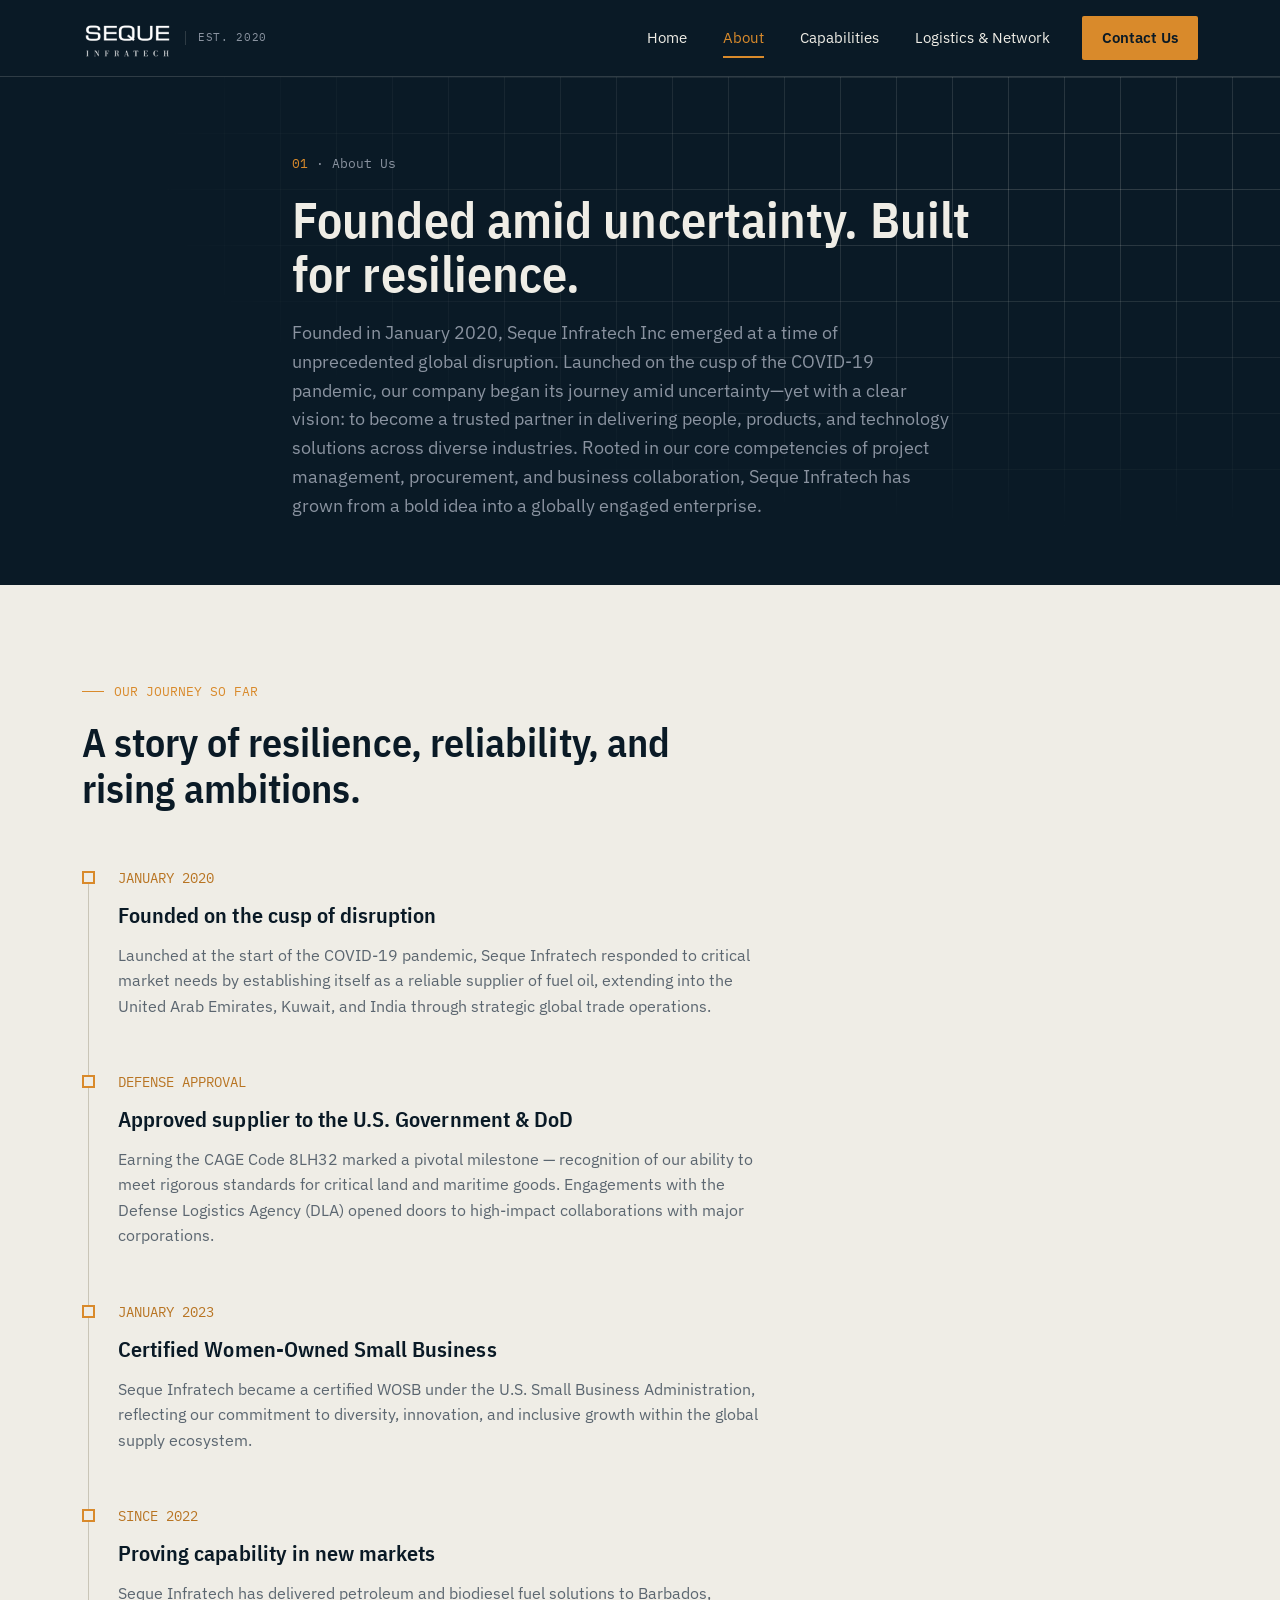
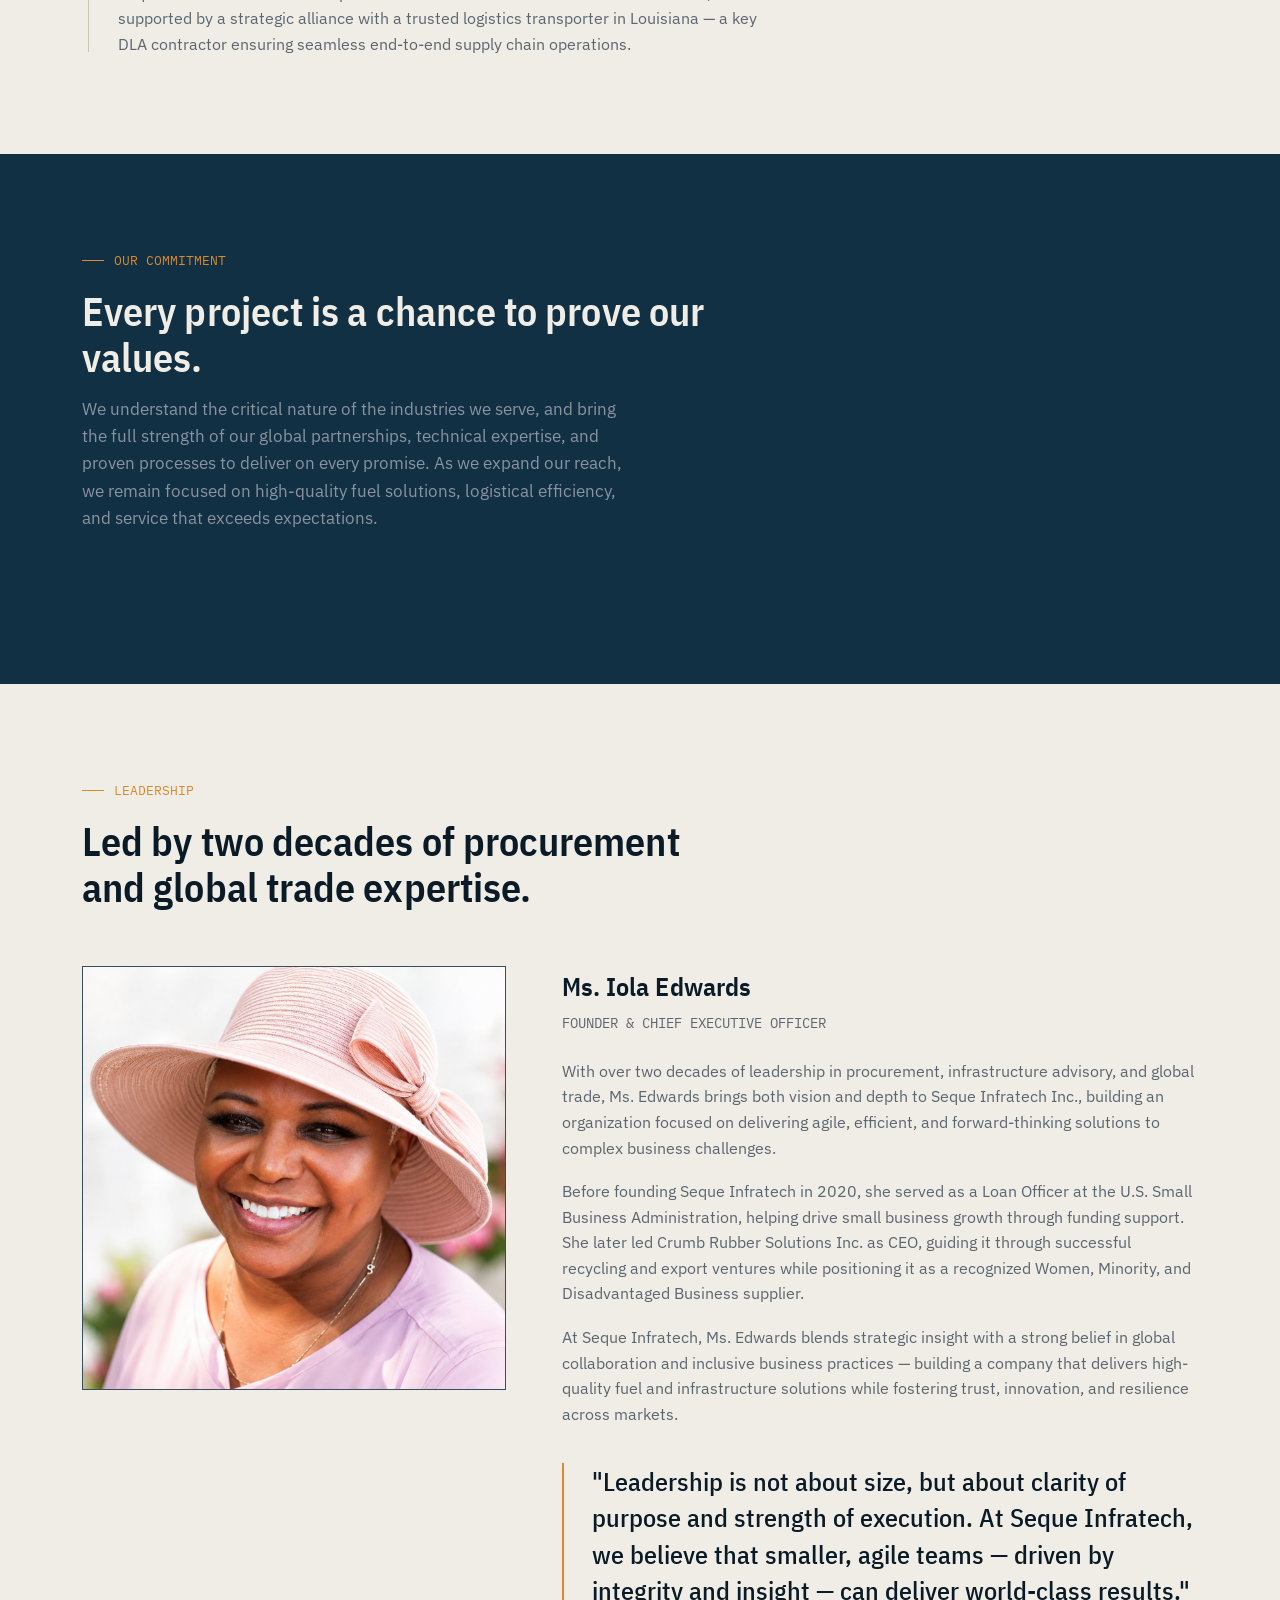
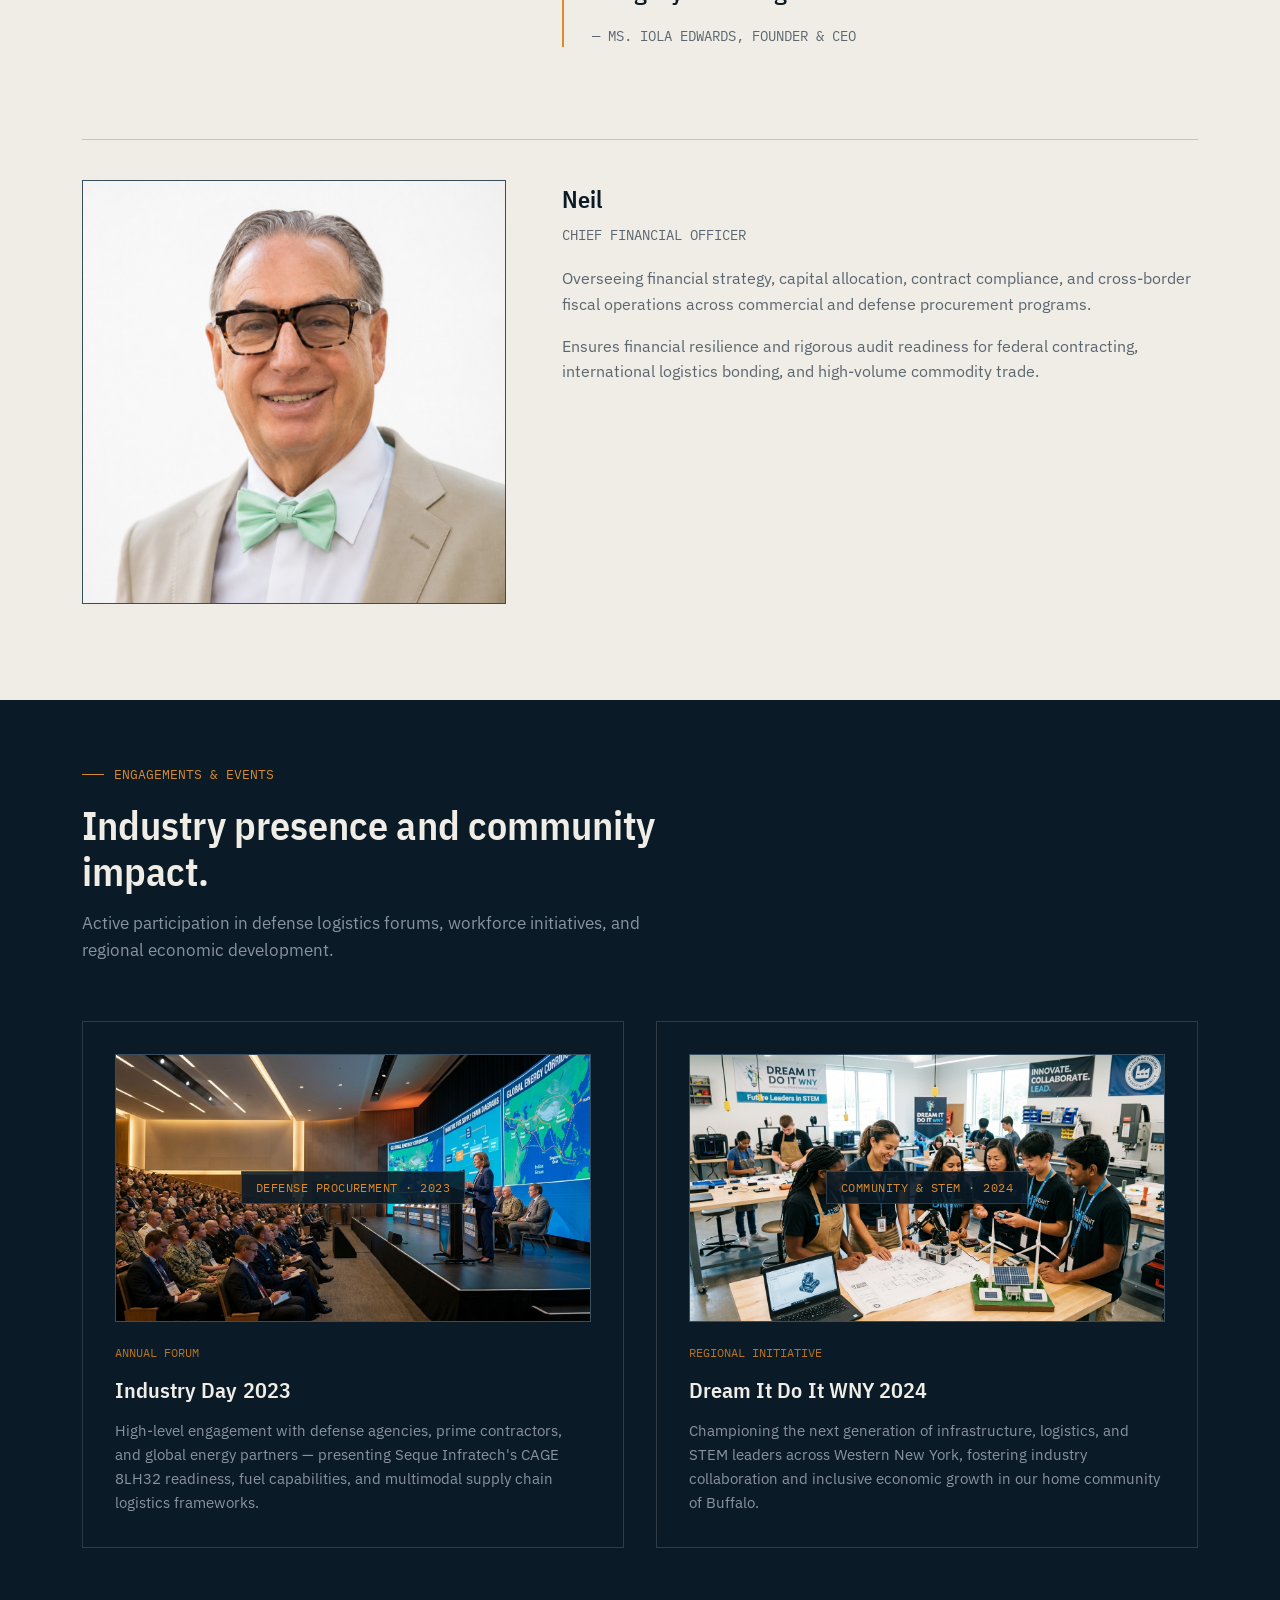
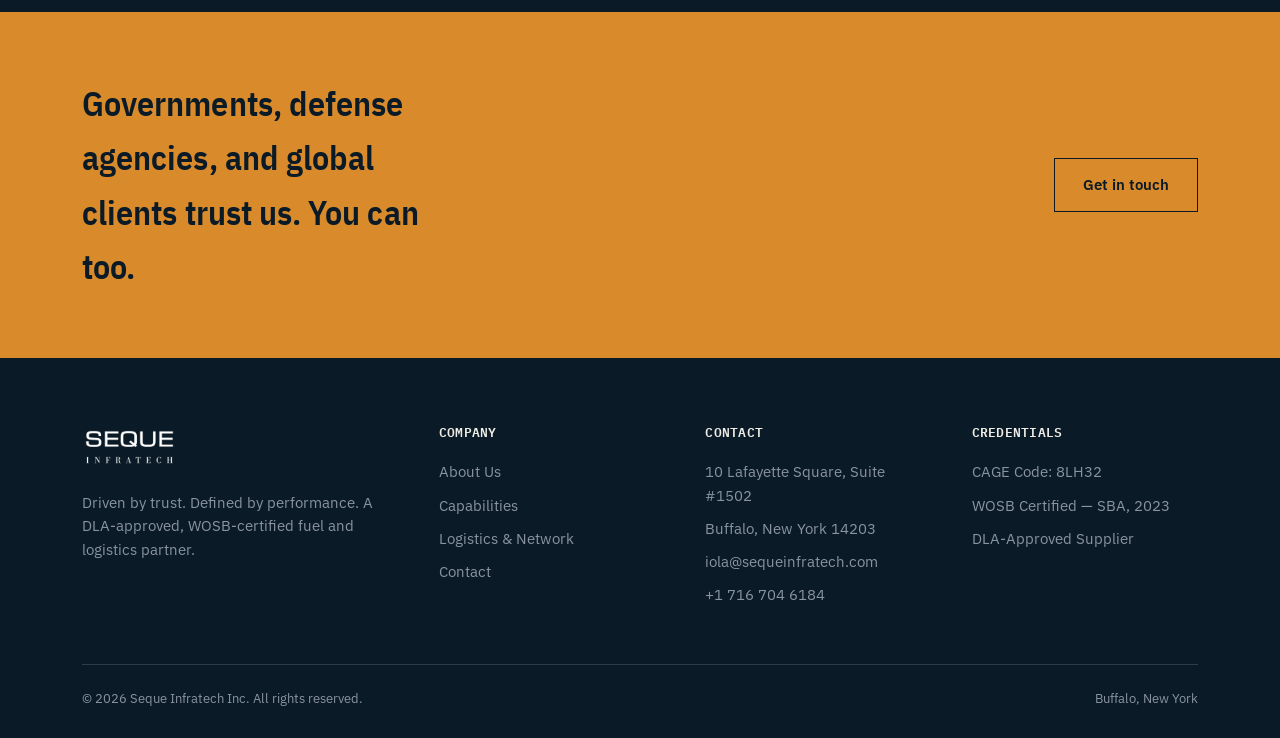
==== commit fca4d57c: "Updated About Us intro paragraph with full founding story" ====
--- a/about.html
+++ b/about.html
@@ -33,7 +33,7 @@
   <div class="wrap page-hero-inner">
     <div class="breadcrumb"><span class="amber">01</span> · About Us</div>
     <h1>Founded amid uncertainty. Built for resilience.</h1>
-    <p>Seque Infratech Inc. emerged in January 2020 with a clear vision: to become a trusted partner in delivering people, products, and technology solutions across diverse industries.</p>
+    <p>Founded in January 2020, Seque Infratech Inc emerged at a time of unprecedented global disruption. Launched on the cusp of the COVID-19 pandemic, our company began its journey amid uncertainty—yet with a clear vision: to become a trusted partner in delivering people, products, and technology solutions across diverse industries. Rooted in our core competencies of project management, procurement, and business collaboration, Seque Infratech has grown from a bold idea into a globally engaged enterprise.</p>
   </div>
 </section>
 
--- a/css/style.css
+++ b/css/style.css
@@ -82,6 +82,9 @@
   width:auto;
   display:block;
   object-fit:contain;
+  border-radius:0 !important;
+  overflow:visible !important;
+  clip-path:none !important;
   transition:transform .25s cubic-bezier(0.16,1,0.3,1), filter .25s ease;
 }
 .brand:hover .brand-logo{
@@ -200,11 +203,17 @@
 .hero{
   position:relative; background:var(--ink); color:var(--paper);
   overflow:hidden; padding:120px 0 100px;
+  min-height:560px;
 }
 /* Background video */
 .hero-video{
-  position:absolute; top:0; left:0; width:100%; height:100%;
-  object-fit:cover; z-index:0; pointer-events:none;
+  position:absolute !important;
+  top:0 !important; left:0 !important;
+  width:100% !important; height:100% !important;
+  object-fit:cover !important;
+  z-index:0 !important;
+  pointer-events:none !important;
+  display:block !important;
 }
 /* Dark overlay to keep text readable over video */
 .hero-overlay{
@@ -213,7 +222,8 @@
   z-index:1; pointer-events:none;
 }
 .hero::before{
-  display:none;
+  display:none !important;
+  content:none !important;
 }
 .hero-inner{ position:relative; z-index:3; display:grid; grid-template-columns:1.15fr 0.85fr; gap:48px; align-items:end; }
 .hero > .wrap{ position:relative; z-index:3; }
@@ -379,6 +389,22 @@
 .checklist li h3{ font-size:19px; color:var(--paper); margin-bottom:8px; }
 .checklist li p{ color:var(--grey-light); font-size:15.5px; max-width:60ch; }
 
+/* ---------------- Why Choose section icons ---------------- */
+.why-card{ display:flex; flex-direction:column; gap:0; }
+.why-icon{
+  width:44px; height:44px; margin-bottom:20px;
+  background:rgba(217,138,43,0.12); border-radius:8px;
+  display:flex; align-items:center; justify-content:center;
+  transition:background .25s ease;
+}
+.why-icon svg{ width:22px; height:22px; stroke:var(--amber); }
+.why-card:hover .why-icon{ background:rgba(217,138,43,0.22); }
+.why-card h3{ font-size:19px; color:var(--ink); margin-bottom:10px; }
+.why-card p{ color:var(--grey); font-size:15px; }
+.on-steel .spec-card.why-card{ background:var(--steel-2) !important; }
+.on-steel .why-card h3{ color:var(--paper) !important; }
+.on-steel .why-card p{ color:var(--grey-light) !important; }
+
 /* ---------------- Delivery modes ---------------- */
 .mode-row{
   display:grid; grid-template-columns:220px 1fr; gap:24px;
@@ -584,6 +610,9 @@
 .footer-brand:hover{ opacity:.95; }
 .footer-logo{
   height:44px; width:auto; display:block; object-fit:contain;
+  border-radius:0 !important;
+  overflow:visible !important;
+  clip-path:none !important;
   transition:transform .25s cubic-bezier(0.16,1,0.3,1), filter .25s ease;
 }
 .footer-brand:hover .footer-logo{
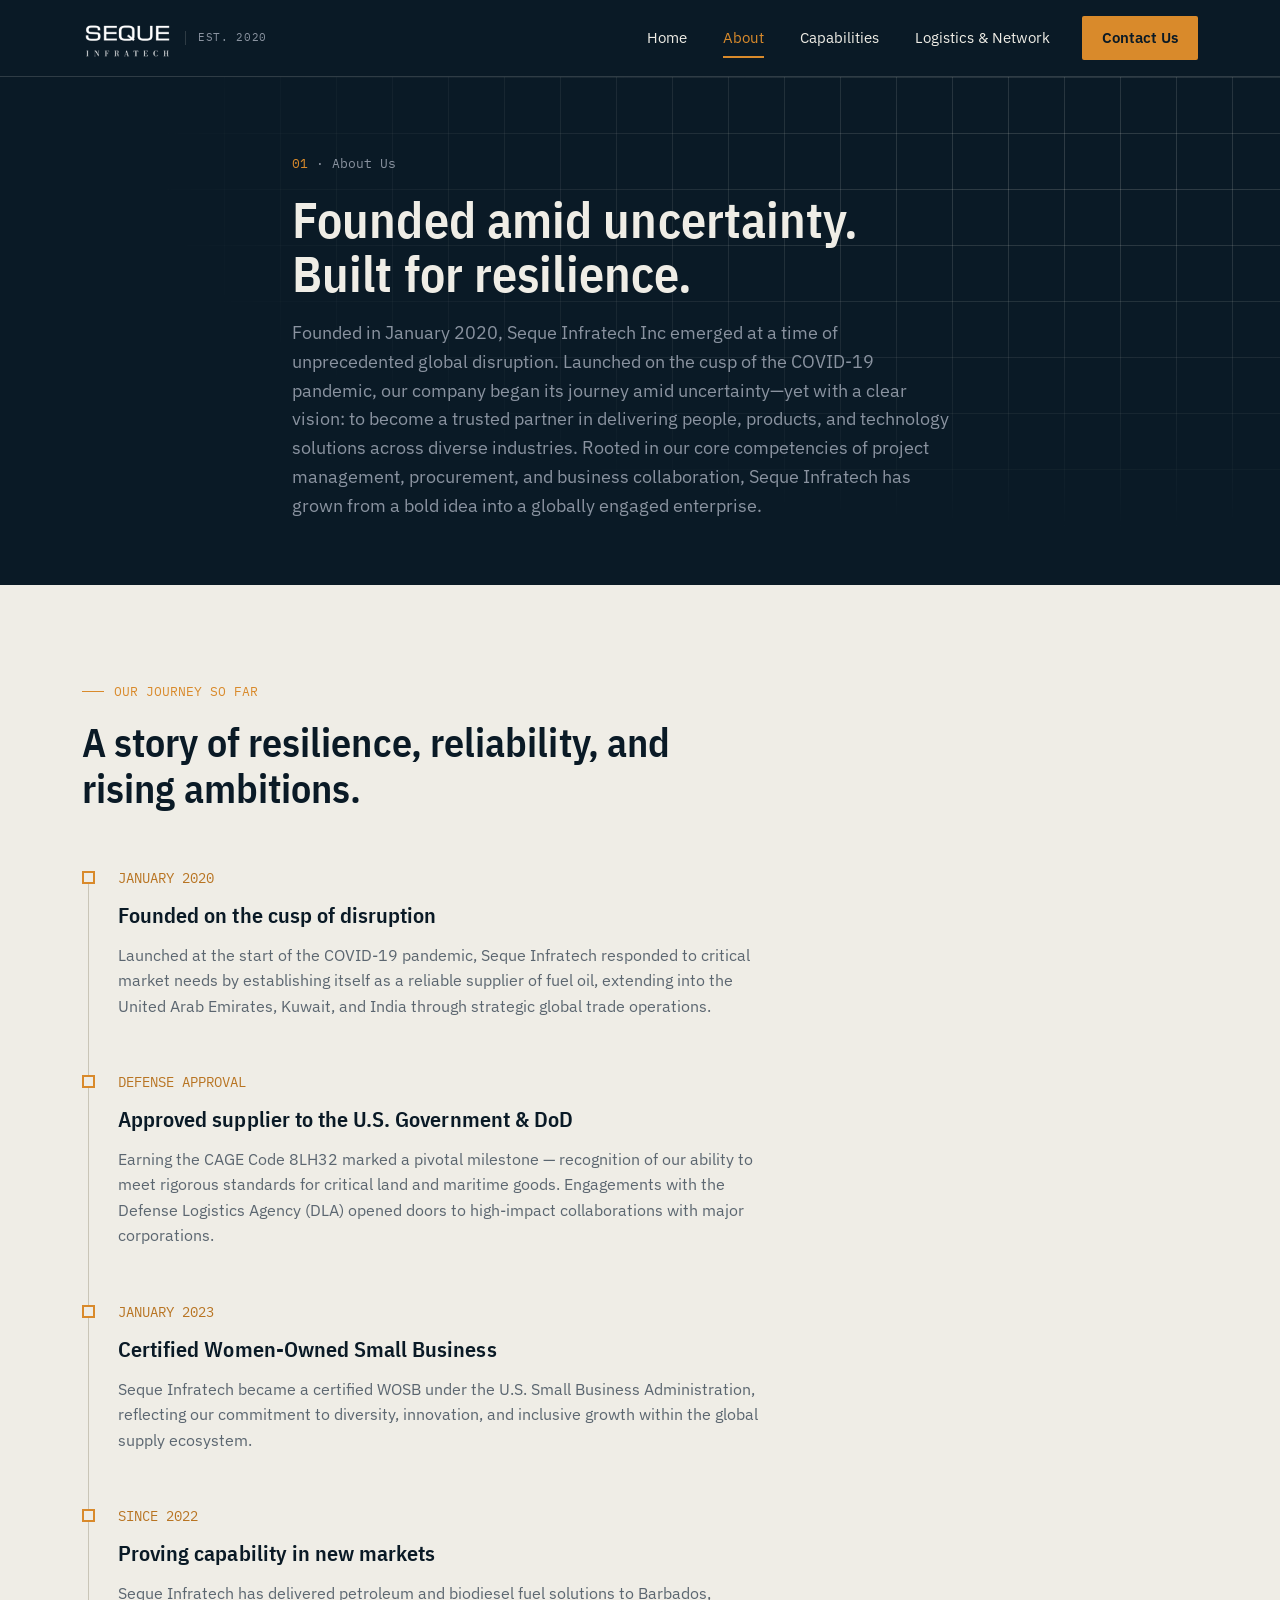
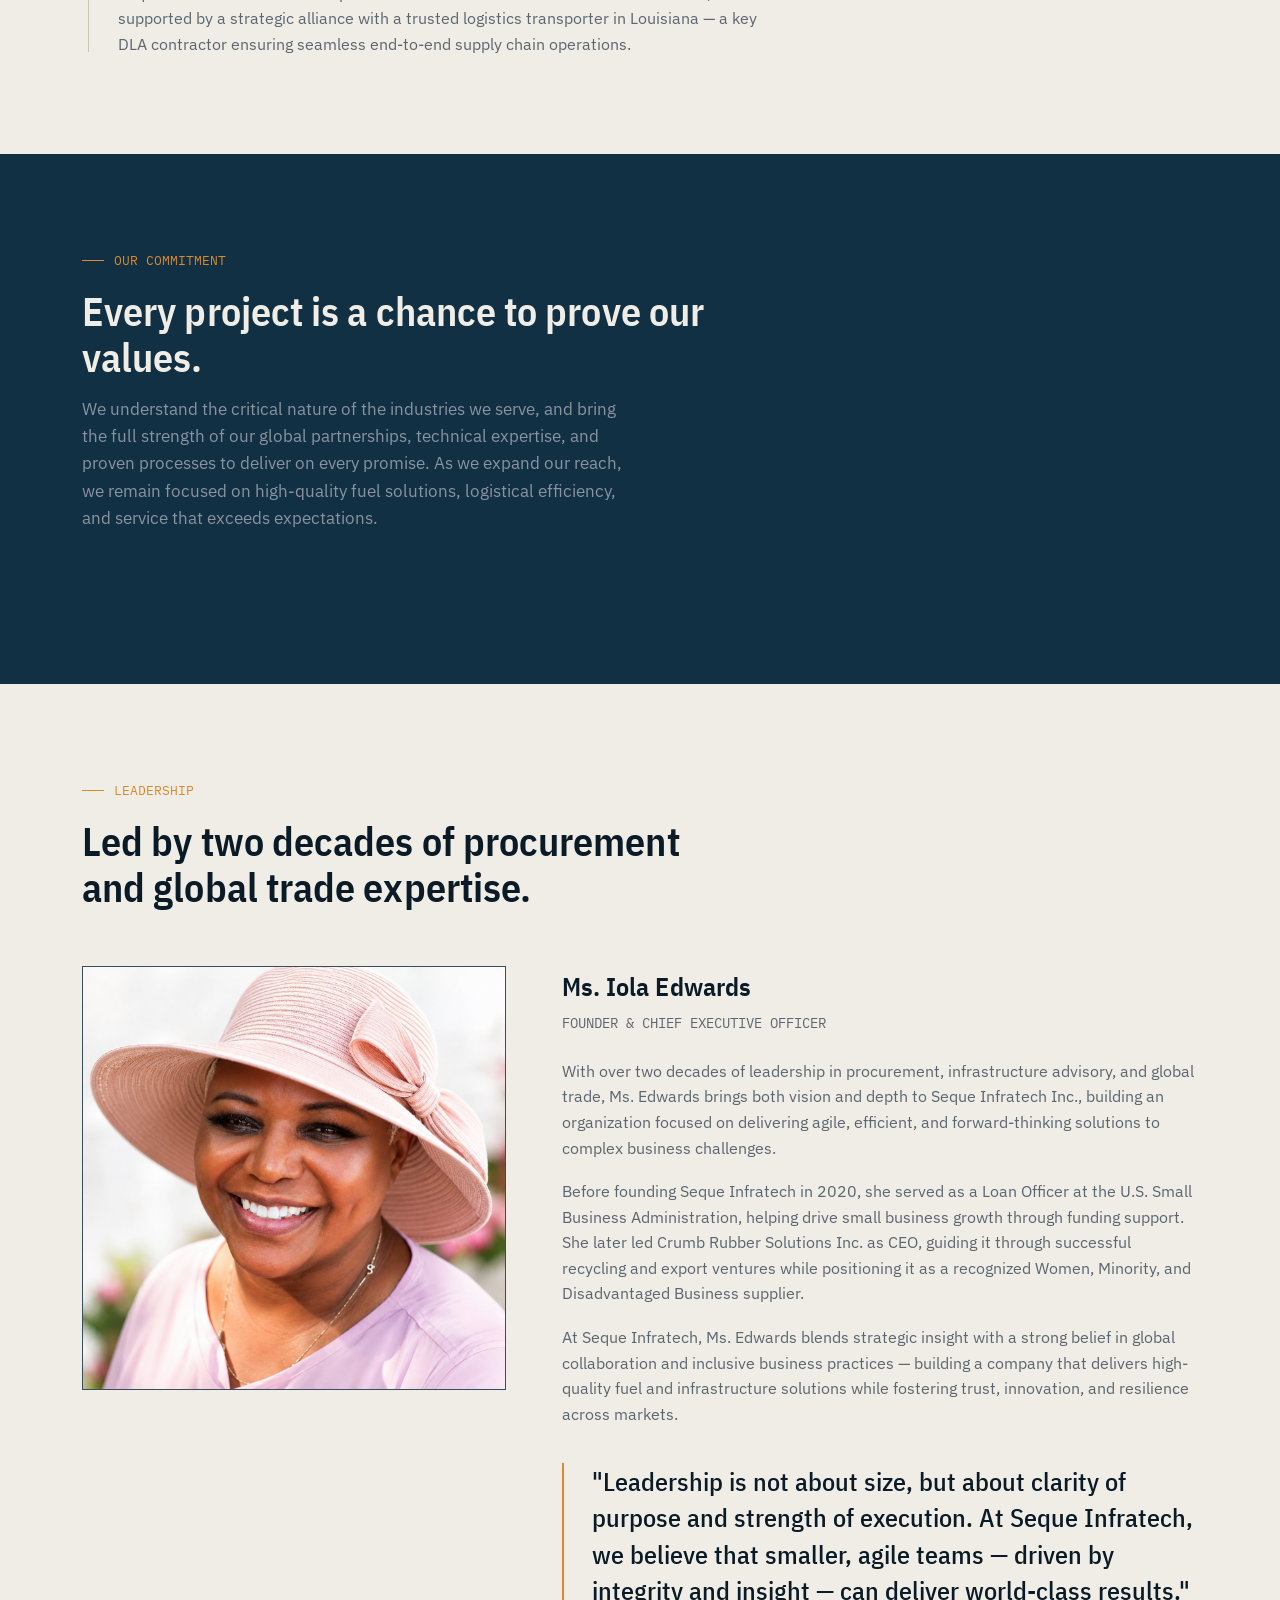
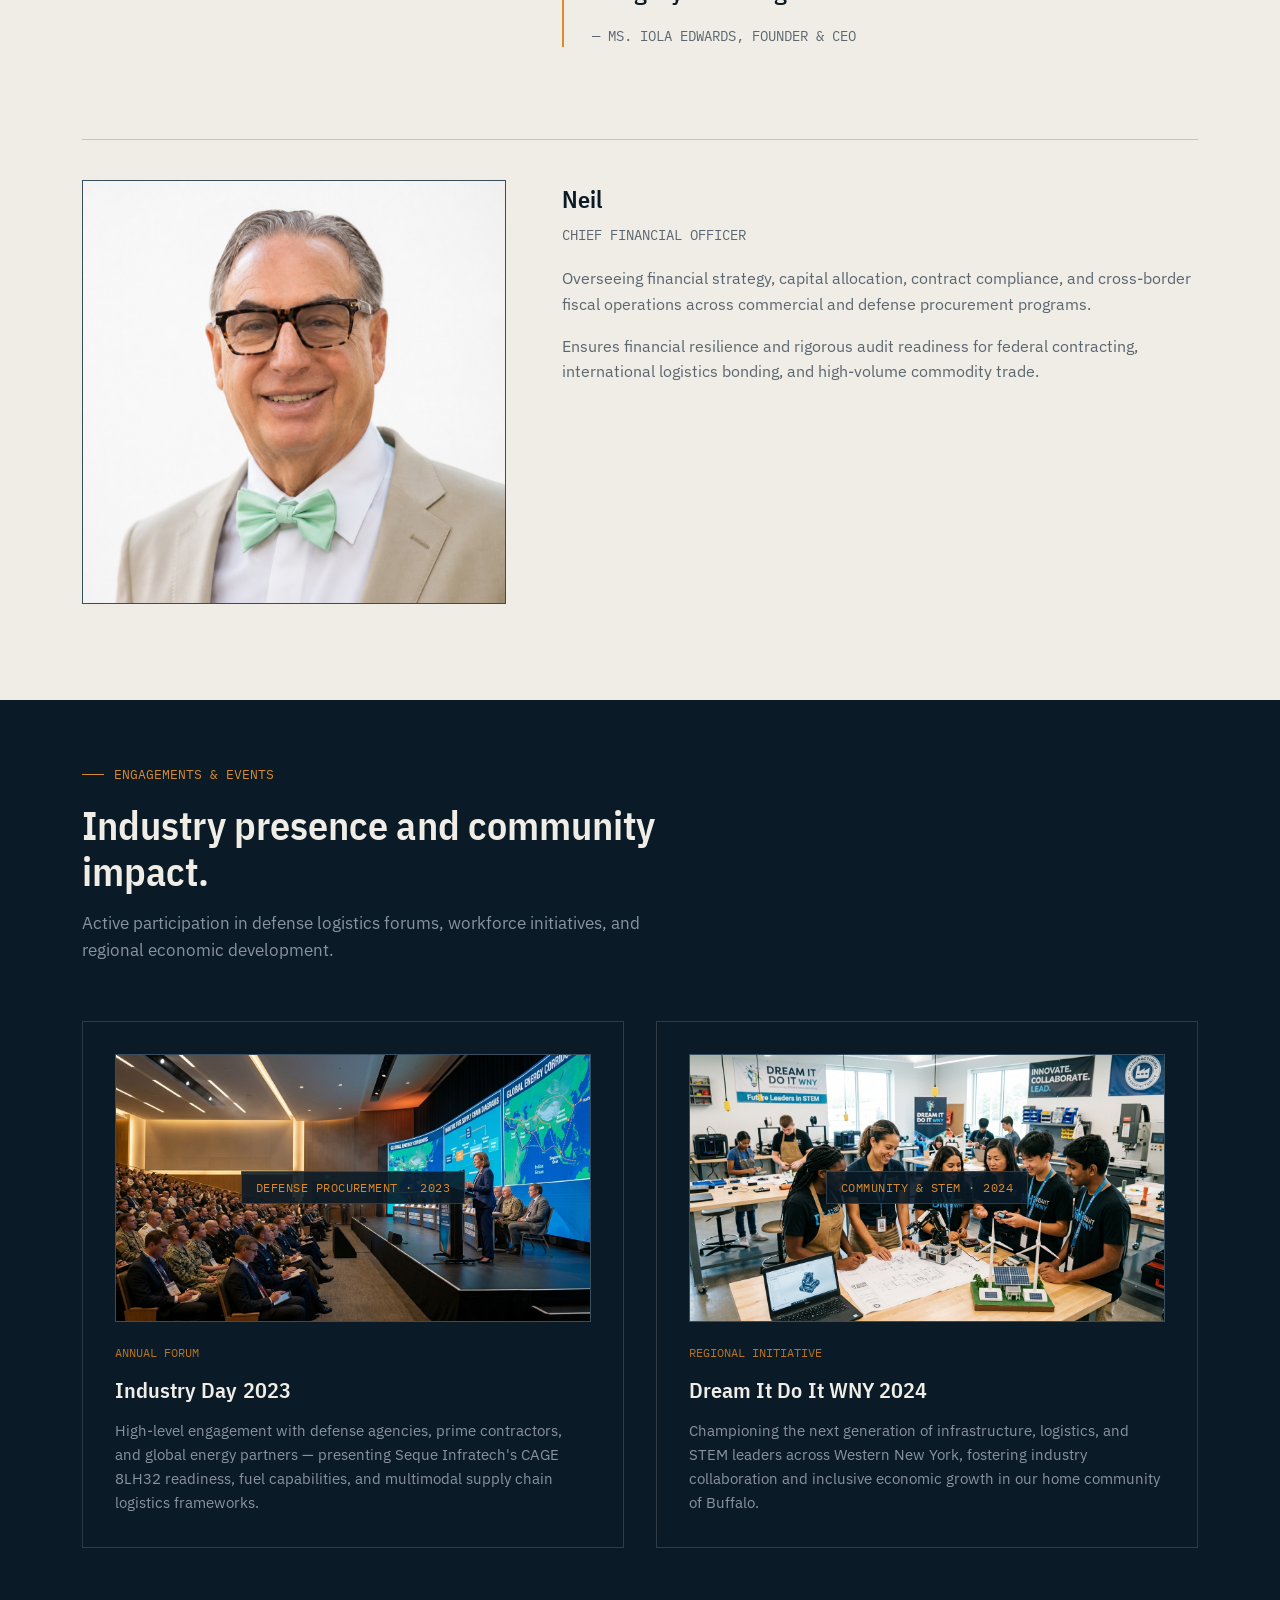
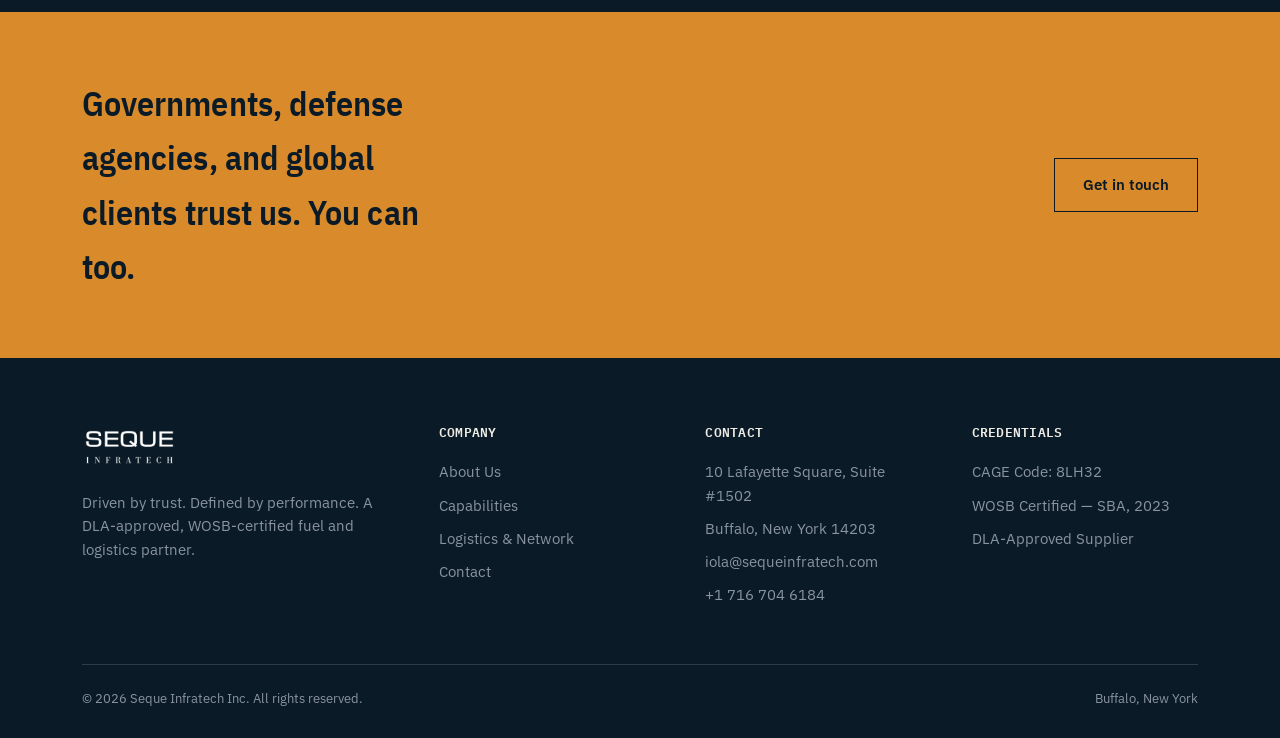
==== commit 6b1768f2: "Split h1 heading - Built for resilience on new line" ====
--- a/about.html
+++ b/about.html
@@ -32,7 +32,7 @@
 <section class="page-hero">
   <div class="wrap page-hero-inner">
     <div class="breadcrumb"><span class="amber">01</span> · About Us</div>
-    <h1>Founded amid uncertainty. Built for resilience.</h1>
+    <h1>Founded amid uncertainty.<br>Built for resilience.</h1>
     <p>Founded in January 2020, Seque Infratech Inc emerged at a time of unprecedented global disruption. Launched on the cusp of the COVID-19 pandemic, our company began its journey amid uncertainty—yet with a clear vision: to become a trusted partner in delivering people, products, and technology solutions across diverse industries. Rooted in our core competencies of project management, procurement, and business collaboration, Seque Infratech has grown from a bold idea into a globally engaged enterprise.</p>
   </div>
 </section>
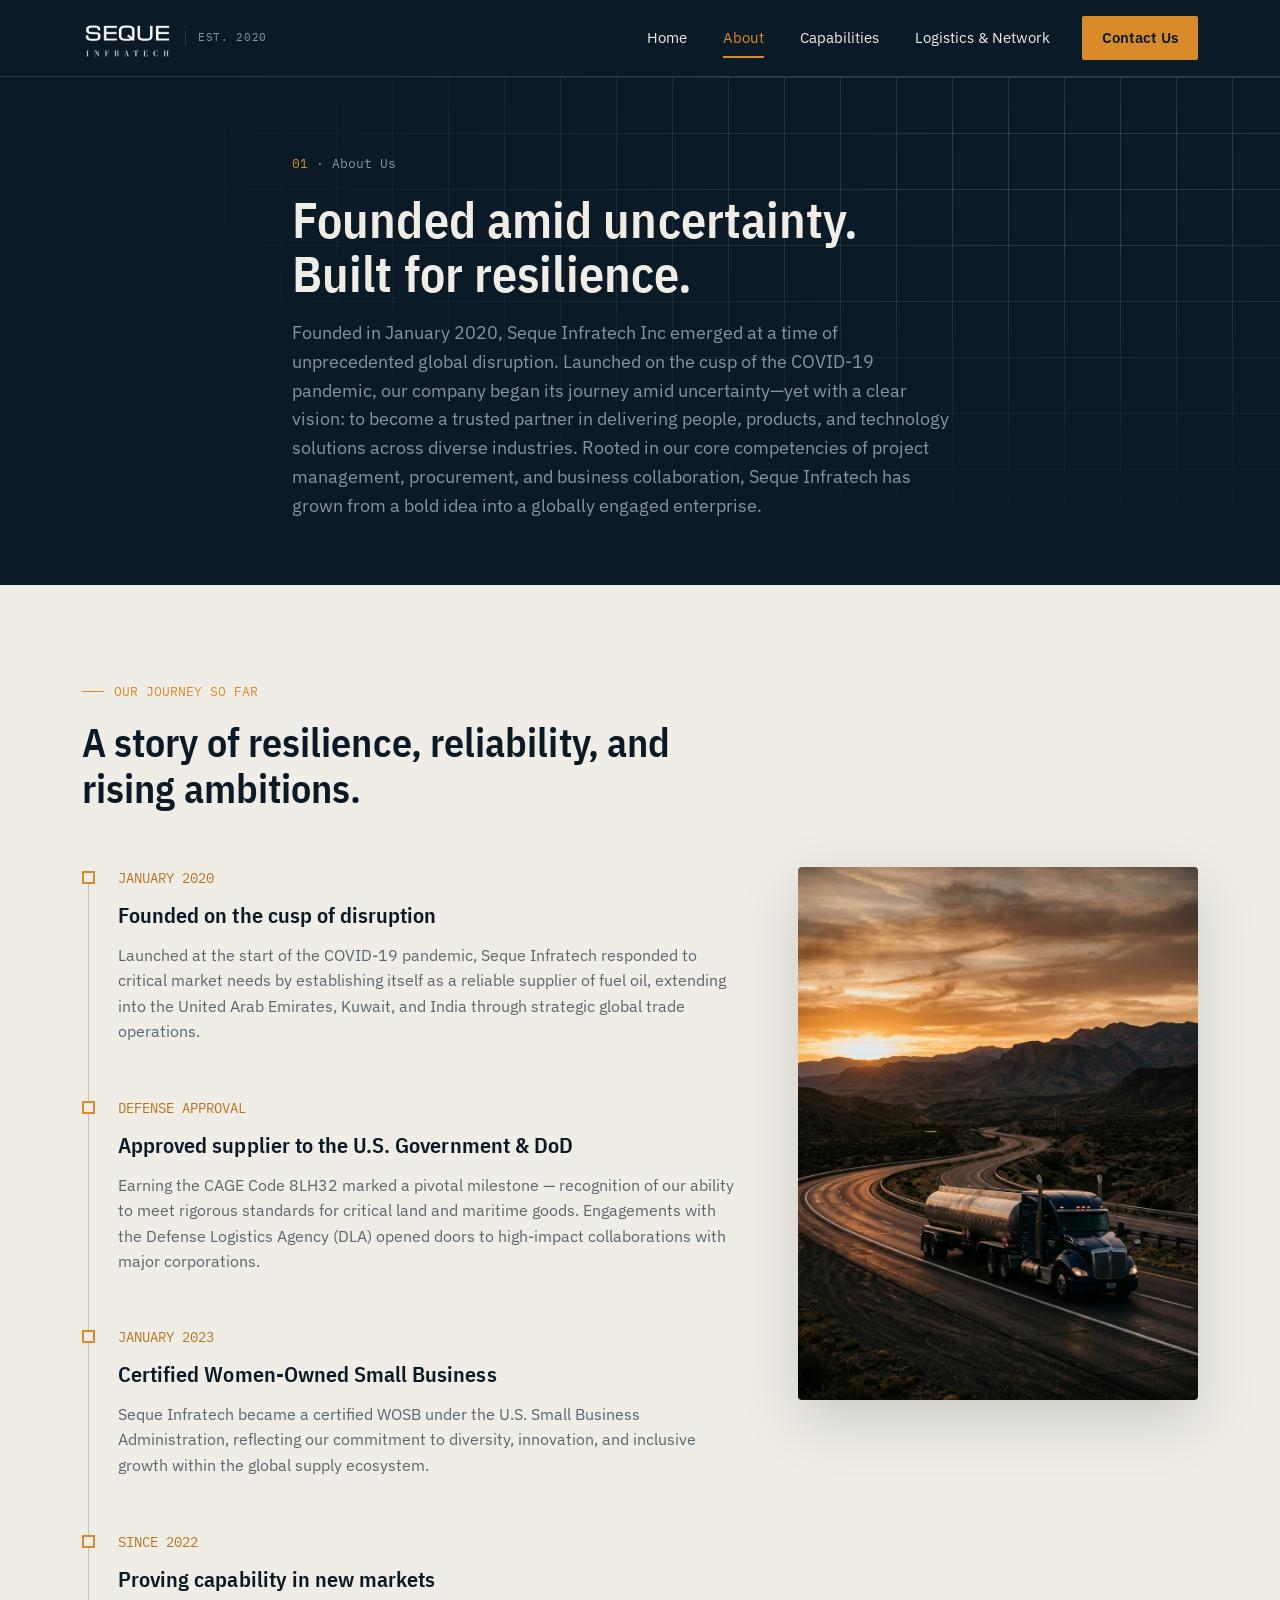
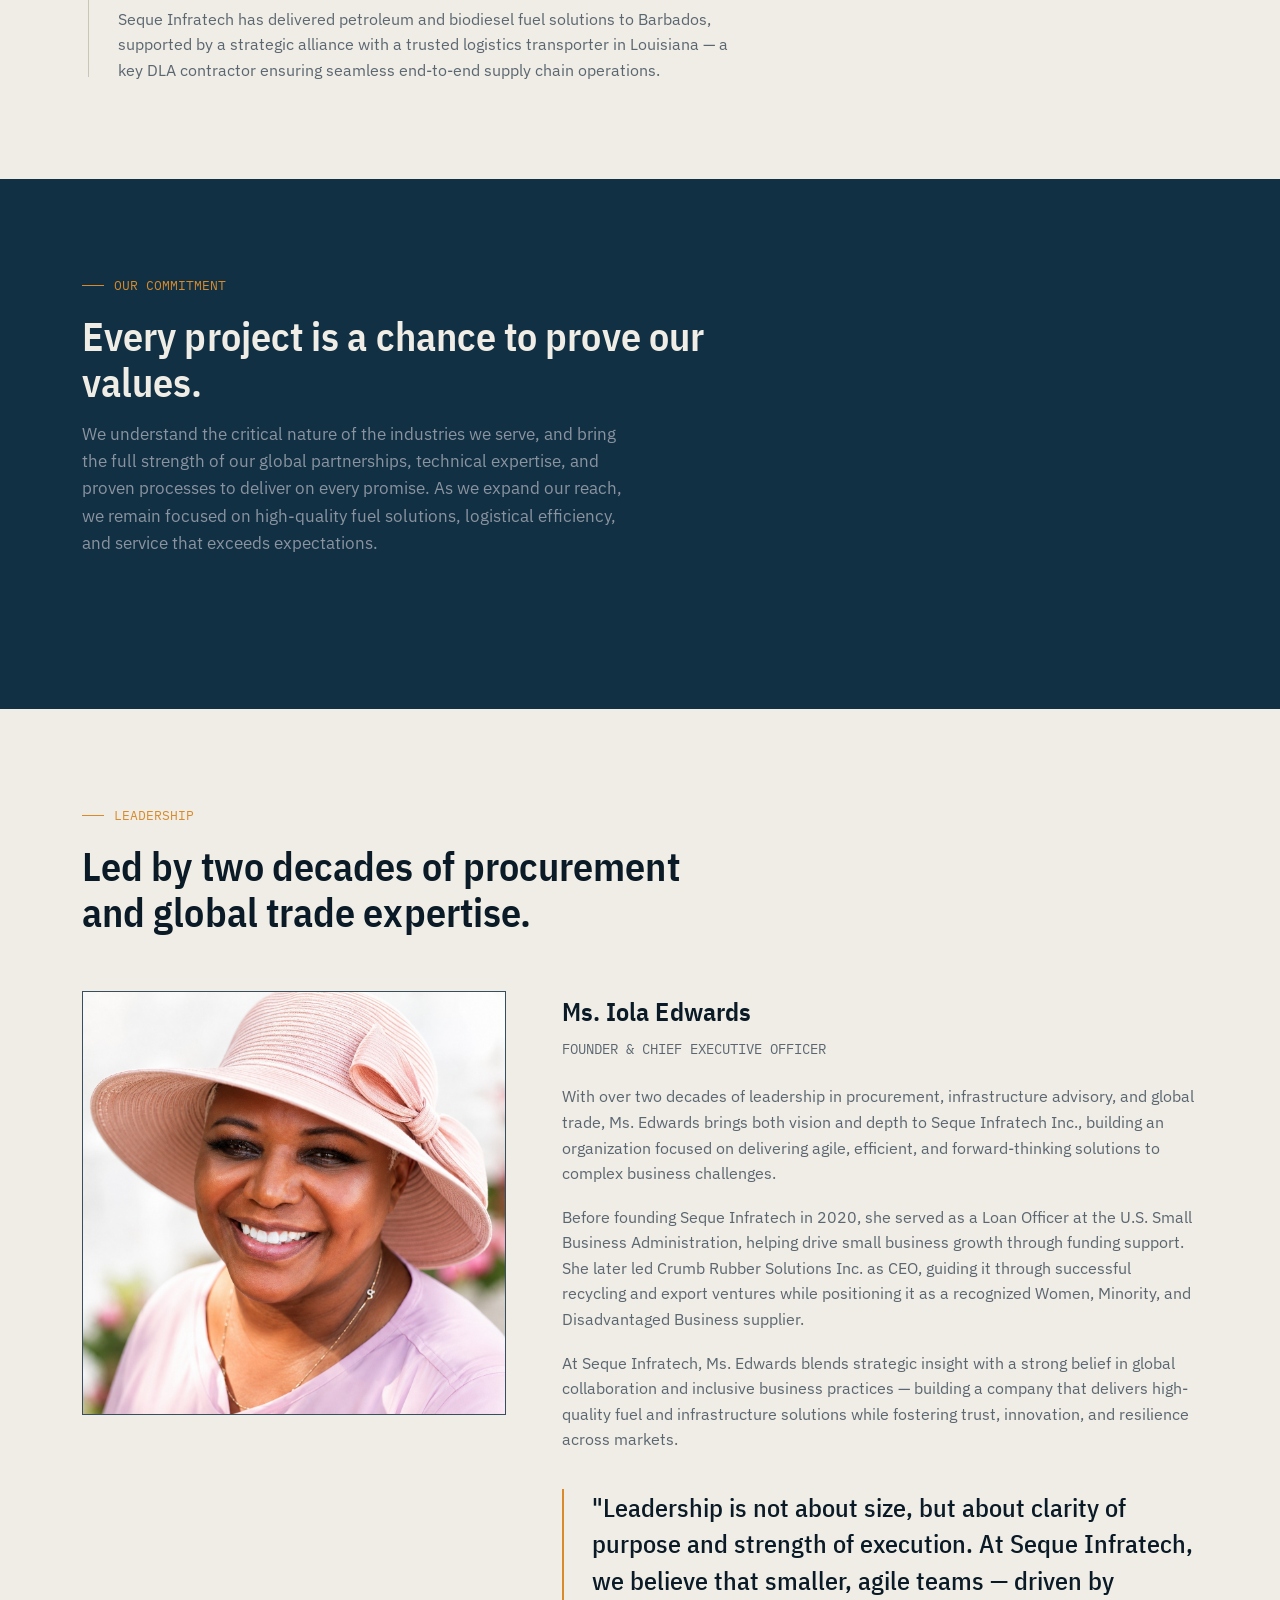
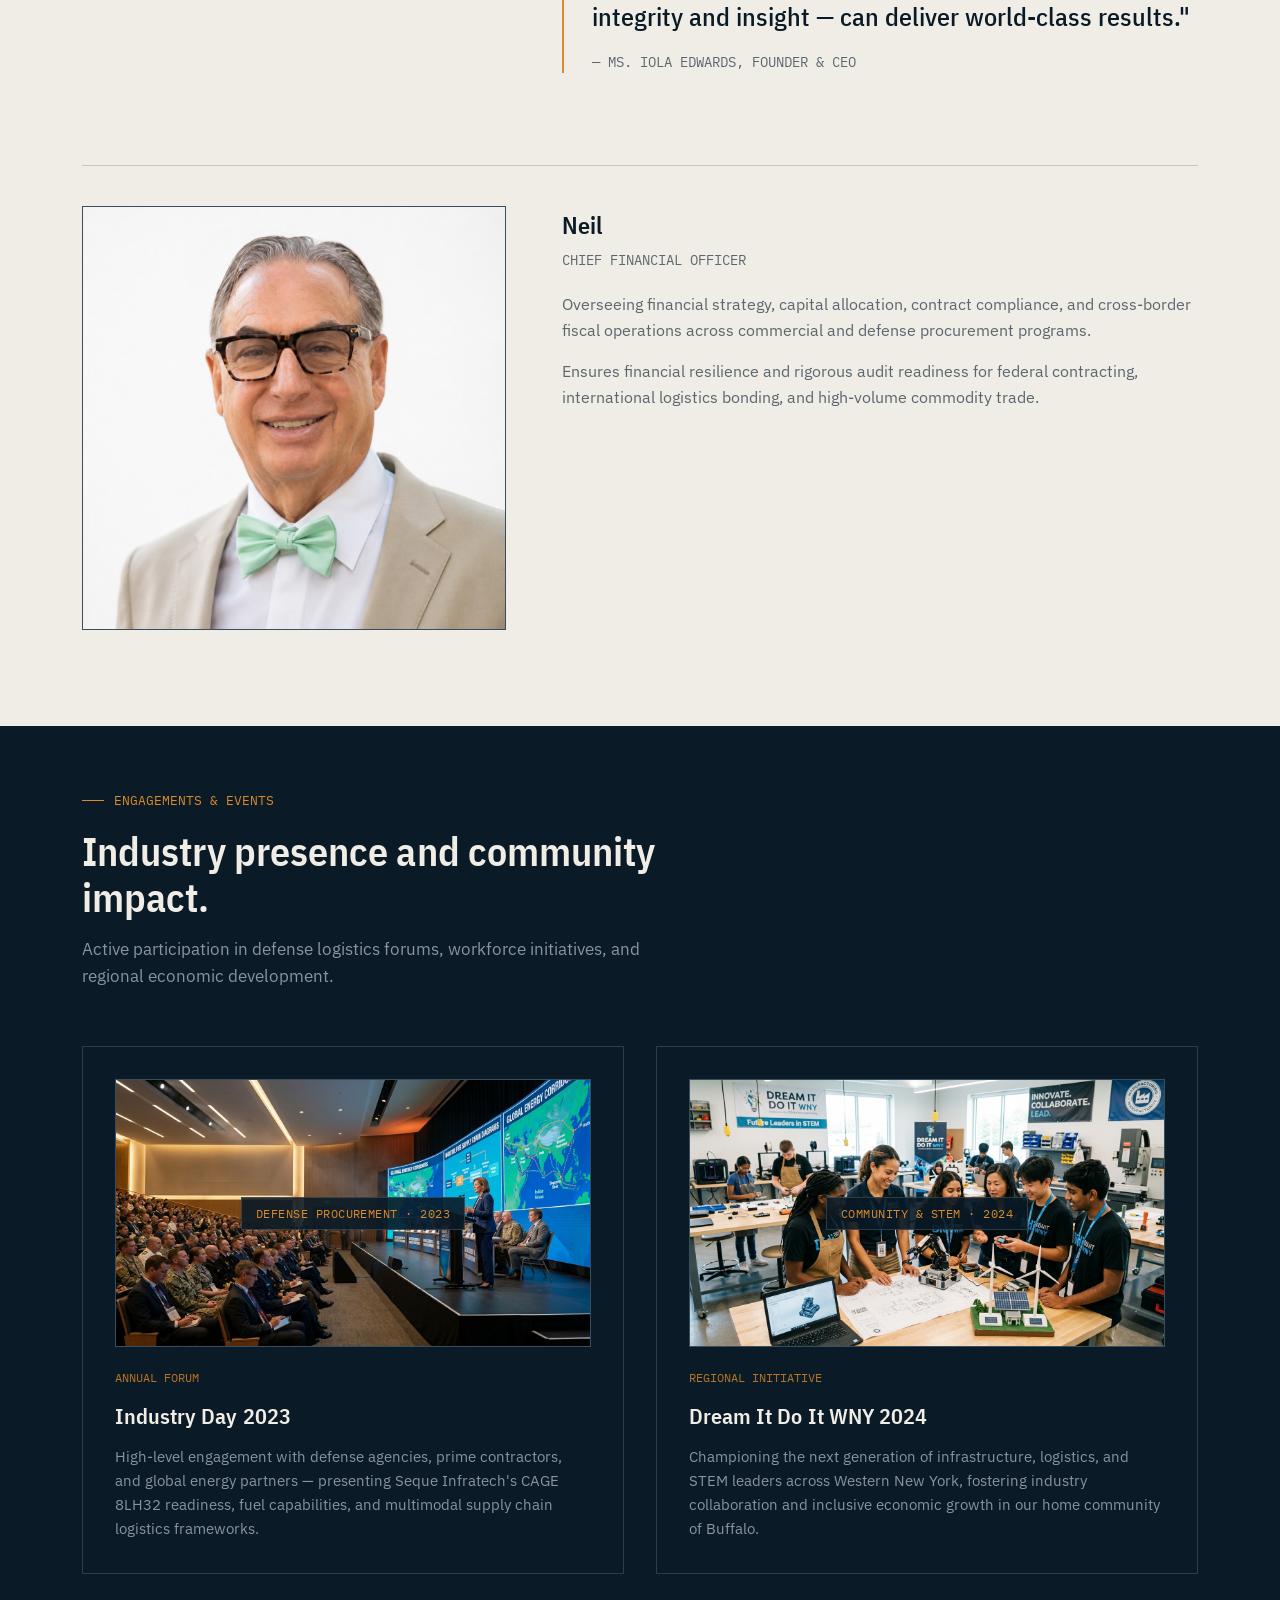
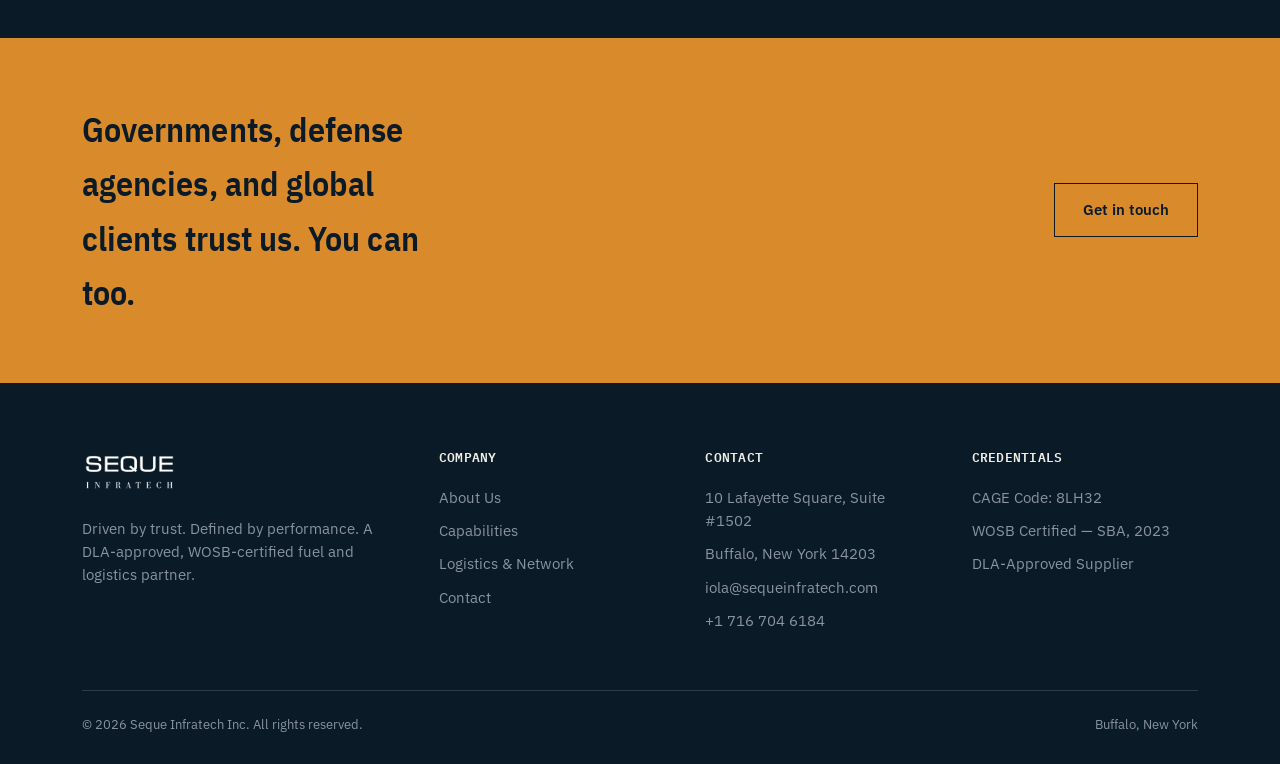
==== commit f1c790e4: "feat: sticky social sidebar (3s delay), journey image beside timeline, footer logo fix (v1.0.5)" ====
--- a/about.html
+++ b/about.html
@@ -11,6 +11,22 @@
 <link rel="stylesheet" href="css/style.css">
 </head>
 <body>
+
+<!-- Sticky Social Sidebar -->
+<aside class="social-sidebar" aria-label="Social media links">
+  <a href="https://www.facebook.com/sequeinfratech" class="social-btn social-fb" target="_blank" rel="noopener" aria-label="Facebook">
+    <svg viewBox="0 0 24 24" xmlns="http://www.w3.org/2000/svg"><path d="M18 2h-3a5 5 0 0 0-5 5v3H7v4h3v8h4v-8h3l1-4h-4V7a1 1 0 0 1 1-1h3z"/></svg>
+  </a>
+  <a href="https://www.youtube.com/@sequeinfratech" class="social-btn social-yt" target="_blank" rel="noopener" aria-label="YouTube">
+    <svg viewBox="0 0 24 24" xmlns="http://www.w3.org/2000/svg"><path d="M22.54 6.42a2.78 2.78 0 0 0-1.95-1.96C18.88 4 12 4 12 4s-6.88 0-8.59.46A2.78 2.78 0 0 0 1.46 6.42 29 29 0 0 0 1 12a29 29 0 0 0 .46 5.58 2.78 2.78 0 0 0 1.95 1.96C5.12 20 12 20 12 20s6.88 0 8.59-.46a2.78 2.78 0 0 0 1.95-1.96A29 29 0 0 0 23 12a29 29 0 0 0-.46-5.58z"/><polygon points="9.75 15.02 15.5 12 9.75 8.98 9.75 15.02" fill="#FF0000"/></svg>
+  </a>
+  <a href="https://www.instagram.com/sequeinfratech" class="social-btn social-ig" target="_blank" rel="noopener" aria-label="Instagram">
+    <svg viewBox="0 0 24 24" xmlns="http://www.w3.org/2000/svg" fill="none" stroke="#fff" stroke-width="2" stroke-linecap="round" stroke-linejoin="round"><rect x="2" y="2" width="20" height="20" rx="5" ry="5" fill="transparent"/><path d="M16 11.37A4 4 0 1 1 12.63 8 4 4 0 0 1 16 11.37z"/><line x1="17.5" y1="6.5" x2="17.51" y2="6.5"/></svg>
+  </a>
+  <a href="https://www.linkedin.com/company/sequeinfratech" class="social-btn social-li" target="_blank" rel="noopener" aria-label="LinkedIn">
+    <svg viewBox="0 0 24 24" xmlns="http://www.w3.org/2000/svg"><path d="M16 8a6 6 0 0 1 6 6v7h-4v-7a2 2 0 0 0-2-2 2 2 0 0 0-2 2v7h-4v-7a6 6 0 0 1 6-6z"/><rect x="2" y="9" width="4" height="12"/><circle cx="4" cy="4" r="2"/></svg>
+  </a>
+</aside>
 
 <header class="site-header">
   <div class="wrap nav">
@@ -43,30 +59,36 @@
       <div class="eyebrow">OUR JOURNEY SO FAR</div>
       <h2>A story of resilience, reliability, and rising ambitions.</h2>
     </div>
-    <div class="timeline">
-      <div class="tl-item">
-        <div class="tl-year">JANUARY 2020</div>
-        <h3>Founded on the cusp of disruption</h3>
-        <p>Launched at the start of the COVID-19 pandemic, Seque Infratech responded to critical market needs by establishing itself as a reliable supplier of fuel oil, extending into the United Arab Emirates, Kuwait, and India through strategic global trade operations.</p>
-      </div>
-      <div class="tl-item">
-        <div class="tl-year">DEFENSE APPROVAL</div>
-        <h3>Approved supplier to the U.S. Government &amp; DoD</h3>
-        <p>Earning the CAGE Code 8LH32 marked a pivotal milestone — recognition of our ability to meet rigorous standards for critical land and maritime goods. Engagements with the Defense Logistics Agency (DLA) opened doors to high-impact collaborations with major corporations.</p>
-      </div>
-      <div class="tl-item">
-        <div class="tl-year">JANUARY 2023</div>
-        <h3>Certified Women-Owned Small Business</h3>
-        <p>Seque Infratech became a certified WOSB under the U.S. Small Business Administration, reflecting our commitment to diversity, innovation, and inclusive growth within the global supply ecosystem.</p>
-      </div>
-      <div class="tl-item">
-        <div class="tl-year">SINCE 2022</div>
-        <h3>Proving capability in new markets</h3>
-        <p>Seque Infratech has delivered petroleum and biodiesel fuel solutions to Barbados, supported by a strategic alliance with a trusted logistics transporter in Louisiana — a key DLA contractor ensuring seamless end-to-end supply chain operations.</p>
-      </div>
-    </div>
-  </div>
-</section>
+    <div class="journey-grid">
+      <div class="timeline">
+        <div class="tl-item">
+          <div class="tl-year">JANUARY 2020</div>
+          <h3>Founded on the cusp of disruption</h3>
+          <p>Launched at the start of the COVID-19 pandemic, Seque Infratech responded to critical market needs by establishing itself as a reliable supplier of fuel oil, extending into the United Arab Emirates, Kuwait, and India through strategic global trade operations.</p>
+        </div>
+        <div class="tl-item">
+          <div class="tl-year">DEFENSE APPROVAL</div>
+          <h3>Approved supplier to the U.S. Government &amp; DoD</h3>
+          <p>Earning the CAGE Code 8LH32 marked a pivotal milestone — recognition of our ability to meet rigorous standards for critical land and maritime goods. Engagements with the Defense Logistics Agency (DLA) opened doors to high-impact collaborations with major corporations.</p>
+        </div>
+        <div class="tl-item">
+          <div class="tl-year">JANUARY 2023</div>
+          <h3>Certified Women-Owned Small Business</h3>
+          <p>Seque Infratech became a certified WOSB under the U.S. Small Business Administration, reflecting our commitment to diversity, innovation, and inclusive growth within the global supply ecosystem.</p>
+        </div>
+        <div class="tl-item">
+          <div class="tl-year">SINCE 2022</div>
+          <h3>Proving capability in new markets</h3>
+          <p>Seque Infratech has delivered petroleum and biodiesel fuel solutions to Barbados, supported by a strategic alliance with a trusted logistics transporter in Louisiana — a key DLA contractor ensuring seamless end-to-end supply chain operations.</p>
+        </div>
+      </div>
+      <div class="journey-img-wrap">
+        <img src="images/about-journey.jpg" alt="Fuel tanker on highway at sunset — Seque Infratech journey" class="journey-img">
+      </div>
+    </div>
+  </div>
+</section>
+
 
 <section class="section on-steel">
   <div class="wrap">
--- a/css/style.css
+++ b/css/style.css
@@ -233,10 +233,10 @@
 }
 .hero h1{
   font-size:clamp(38px,5.6vw,64px); line-height:1.04; color:var(--paper);
-  max-width:14ch;
+  max-width:30ch;
 }
 .hero-lede{
-  margin-top:26px; font-size:19px; color:var(--grey-light); max-width:46ch; line-height:1.6;
+  margin-top:26px; font-size:22px; font-weight:700; color:var(--grey-light); max-width:46ch; line-height:1.6;
 }
 .hero-cta{ display:flex; gap:14px; margin-top:38px; flex-wrap:wrap; }
 .hero-diagram{ position:relative; }
@@ -332,6 +332,35 @@
 .tl-year{ font-family:var(--font-mono); color:var(--amber-dim); font-size:14px; margin-bottom:8px; transition:color .2s ease; }
 .tl-item h3{ font-size:22px; color:var(--ink); margin-bottom:10px; }
 .tl-item p{ color:var(--grey); max-width:64ch; font-size:16px; }
+
+/* ---------------- Journey grid (timeline + image) ---------------- */
+.journey-grid{
+  display:grid;
+  grid-template-columns:1fr 400px;
+  gap:64px;
+  align-items:start;
+}
+.journey-img-wrap{
+  position:sticky;
+  top:100px;
+  border-radius:4px;
+  overflow:hidden;
+  box-shadow:0 20px 60px rgba(0,0,0,0.15);
+}
+.journey-img{
+  width:100%;
+  height:100%;
+  object-fit:cover;
+  display:block;
+  aspect-ratio:3/4;
+  transition:transform .6s cubic-bezier(0.16,1,0.3,1);
+}
+.journey-img-wrap:hover .journey-img{ transform:scale(1.03); }
+@media(max-width:900px){
+  .journey-grid{ grid-template-columns:1fr; }
+  .journey-img-wrap{ position:static; max-height:400px; aspect-ratio:16/9; }
+  .journey-img{ aspect-ratio:16/9; }
+}
 
 /* ---------------- Cards / spec sheets ---------------- */
 .grid{ display:grid; gap:1px; background:var(--line); border:1px solid var(--line); }
@@ -822,4 +851,52 @@
   .media-banner{ aspect-ratio:16/9; }
 }
 
-
+/* ============================================================
+   STICKY SOCIAL SIDEBAR
+   ============================================================ */
+.social-sidebar{
+  position:fixed;
+  right:0;
+  top:50%;
+  transform:translateY(-50%) translateX(100%);
+  z-index:9999;
+  display:flex;
+  flex-direction:column;
+  gap:0;
+  pointer-events:none;
+  opacity:0;
+  transition:transform .5s cubic-bezier(0.16,1,0.3,1), opacity .5s ease;
+}
+.social-sidebar.visible{
+  transform:translateY(-50%) translateX(0);
+  opacity:1;
+  pointer-events:all;
+}
+.social-btn{
+  width:46px;
+  height:46px;
+  display:flex;
+  align-items:center;
+  justify-content:center;
+  text-decoration:none;
+  transition:transform .2s cubic-bezier(0.16,1,0.3,1), opacity .2s ease;
+  position:relative;
+}
+.social-btn:hover{
+  transform:translateX(-6px);
+  opacity:1;
+}
+.social-btn svg{
+  width:20px;
+  height:20px;
+  fill:#fff;
+  display:block;
+  flex-shrink:0;
+}
+.social-fb{ background:#1877F2; }
+.social-yt{ background:#FF0000; }
+.social-ig{ background:linear-gradient(160deg,#f09433 0%,#e6683c 25%,#dc2743 50%,#cc2366 75%,#bc1888 100%); }
+.social-li{ background:#0A66C2; }
+@media(max-width:600px){
+  .social-sidebar{ display:none; }
+}
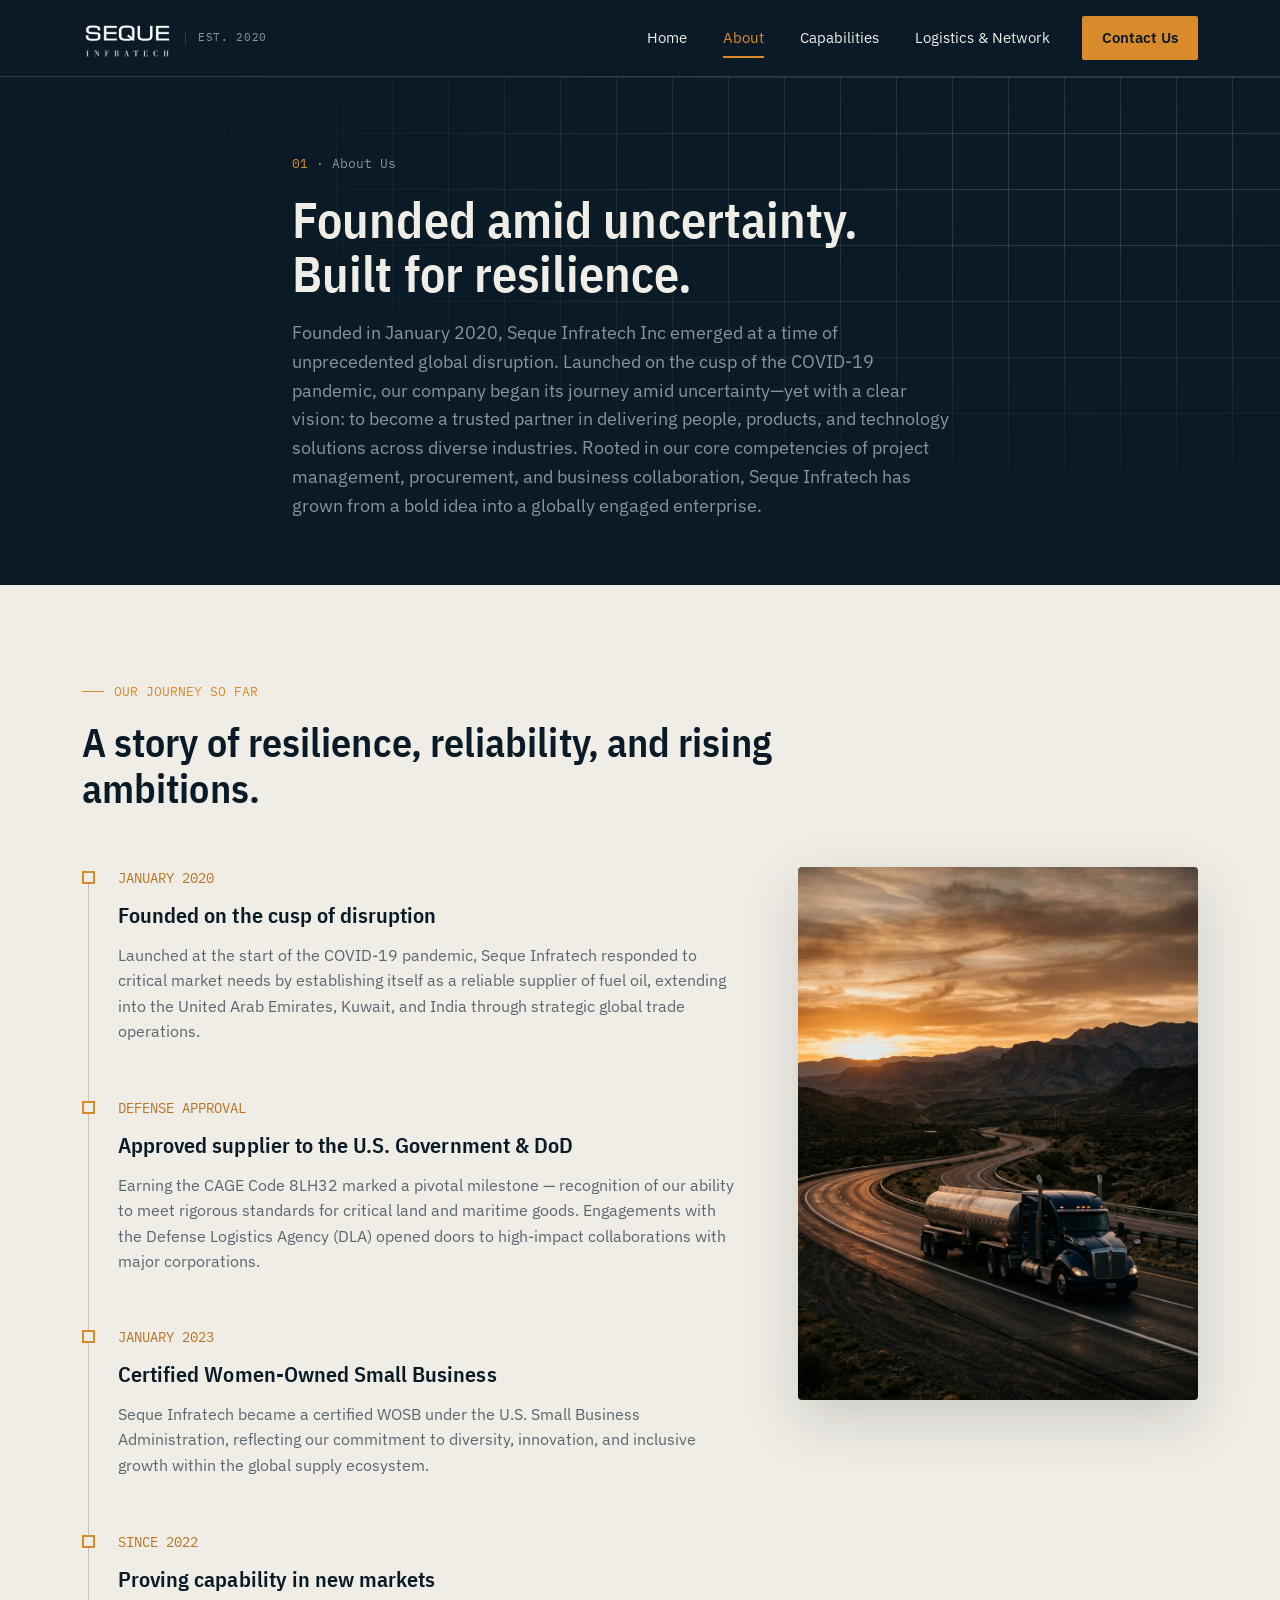
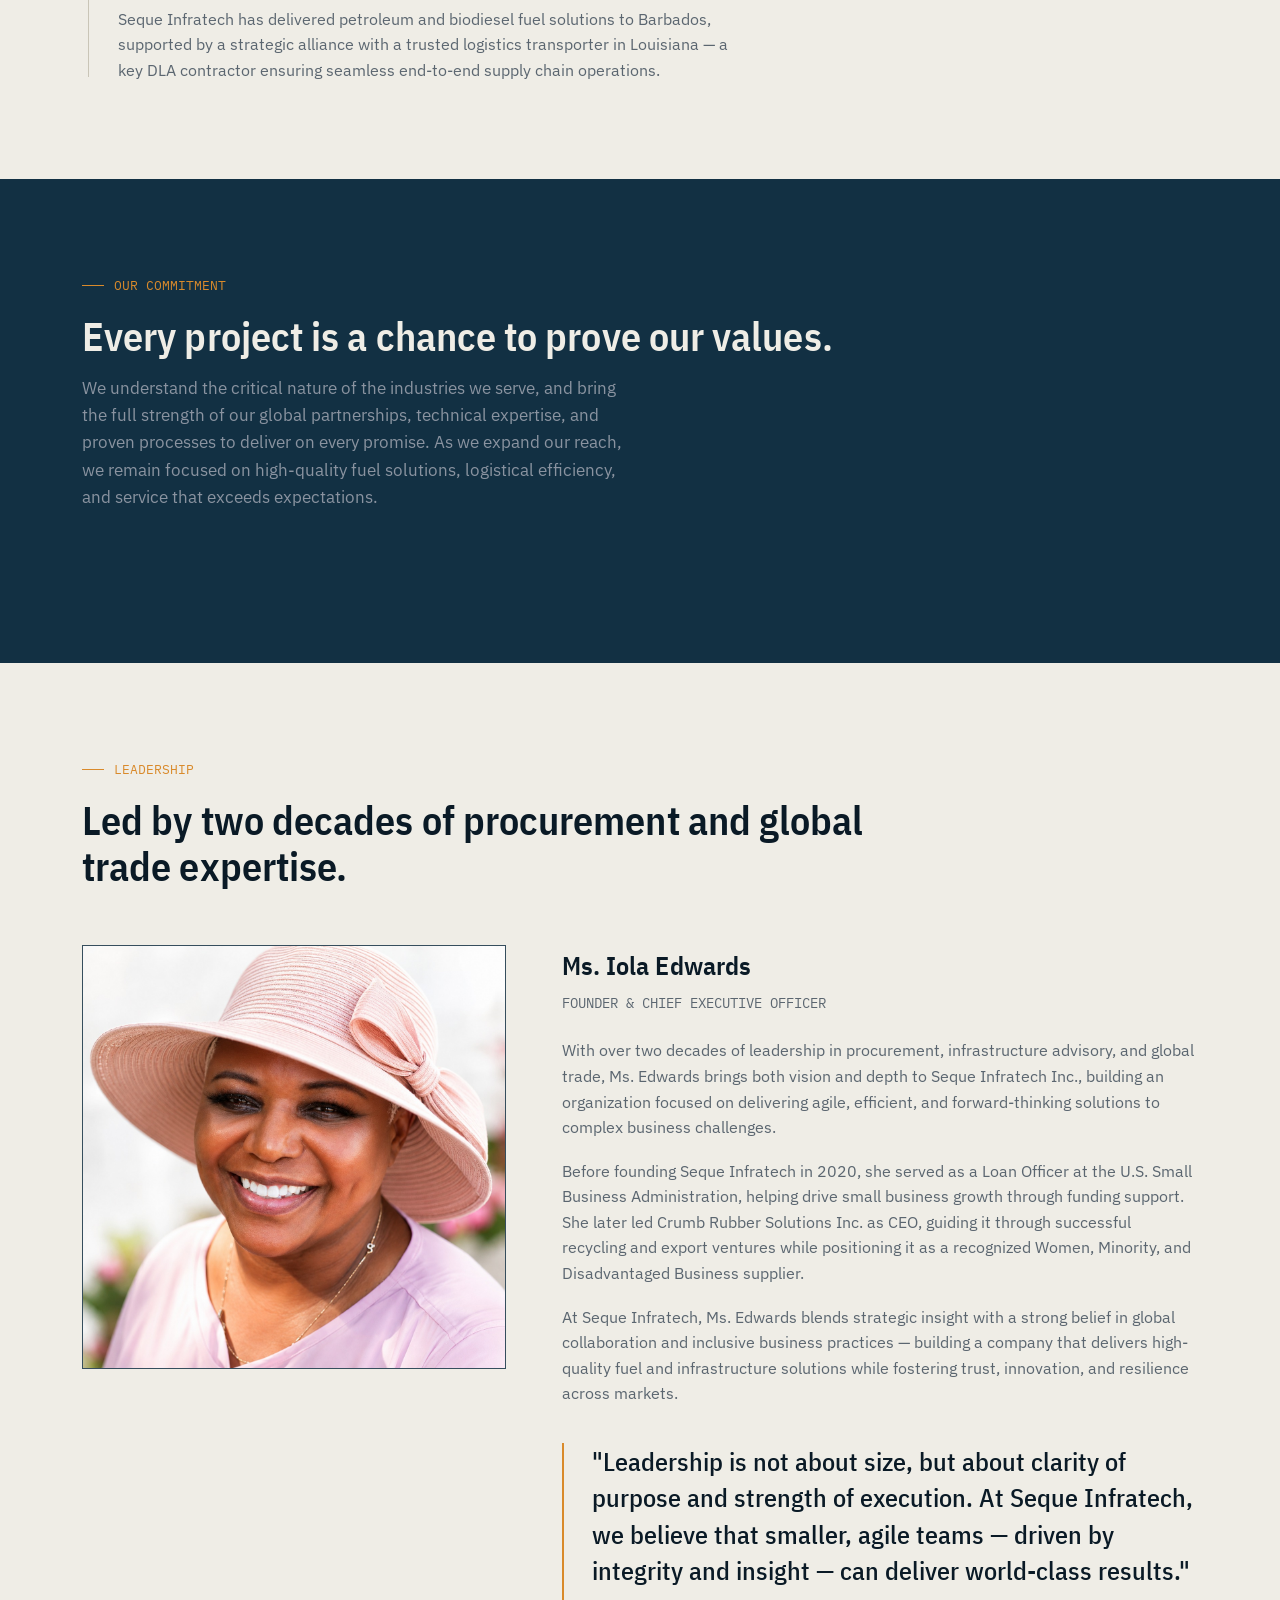
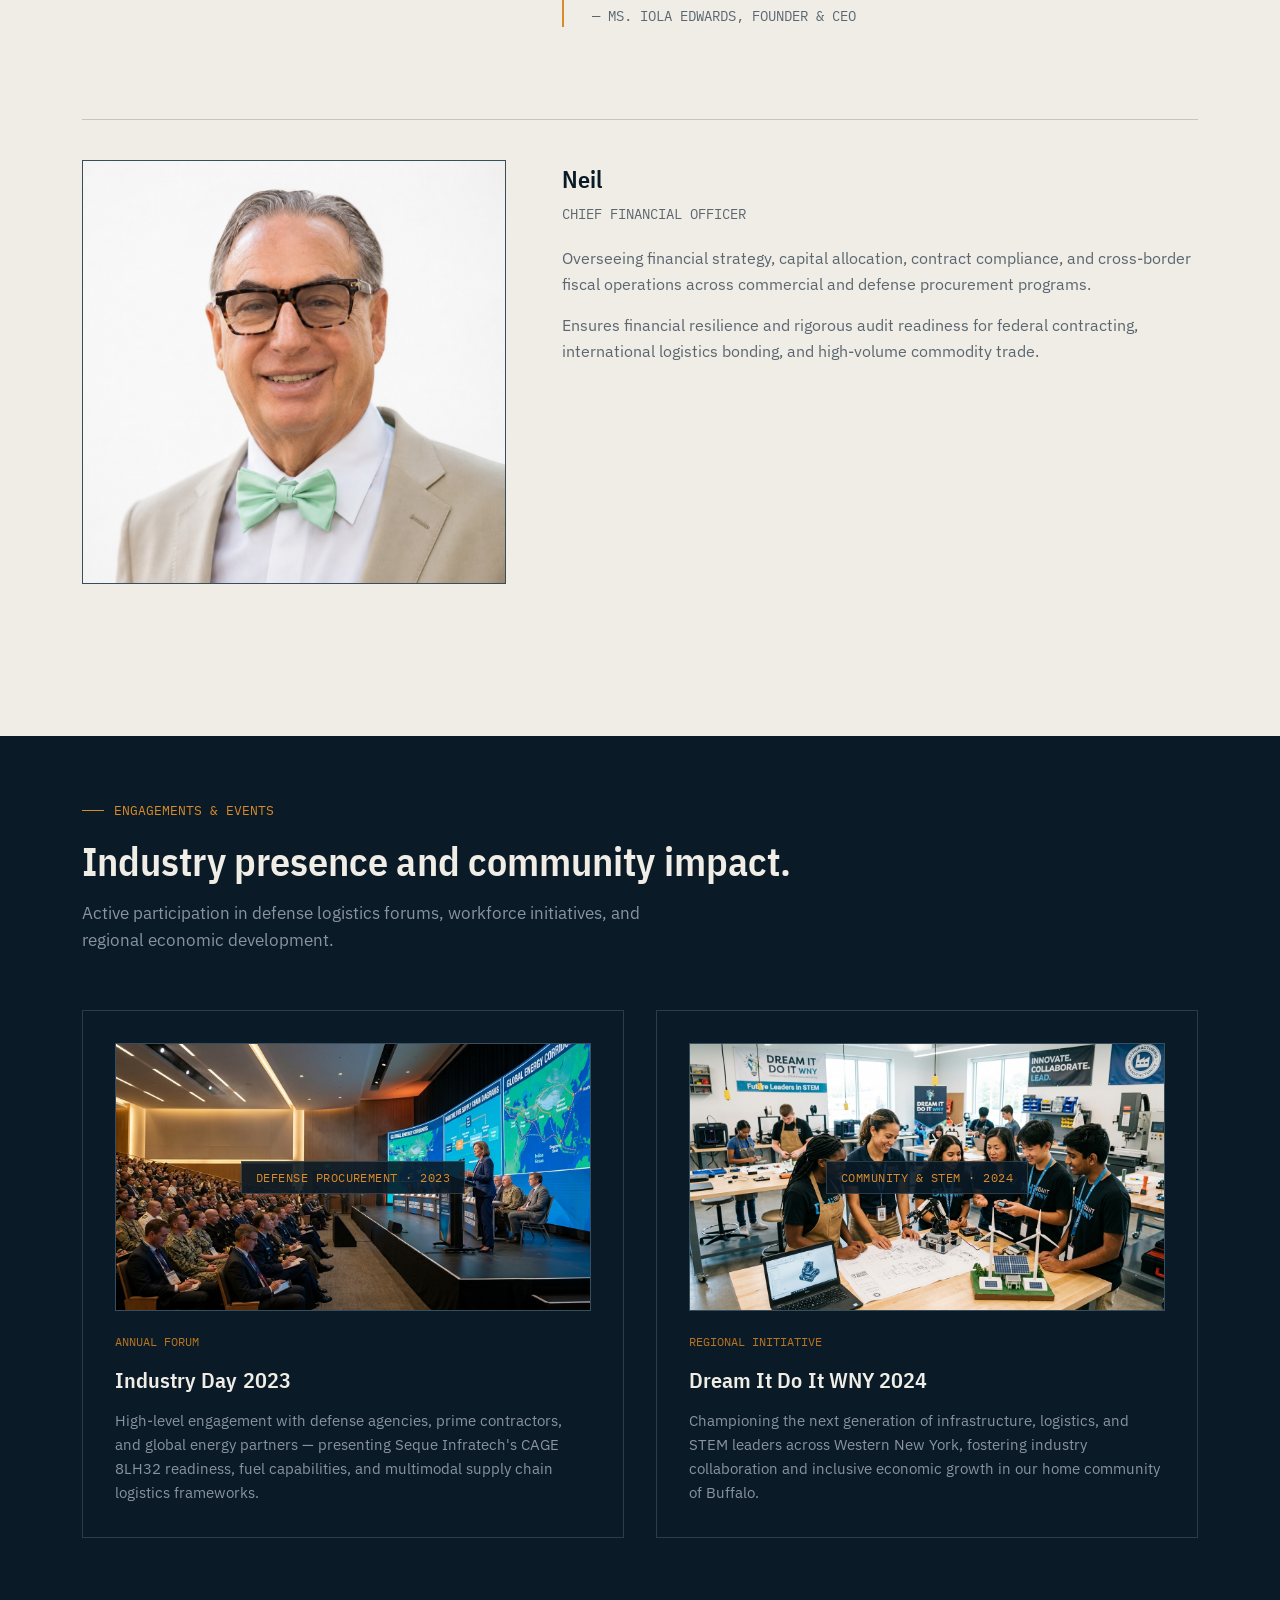
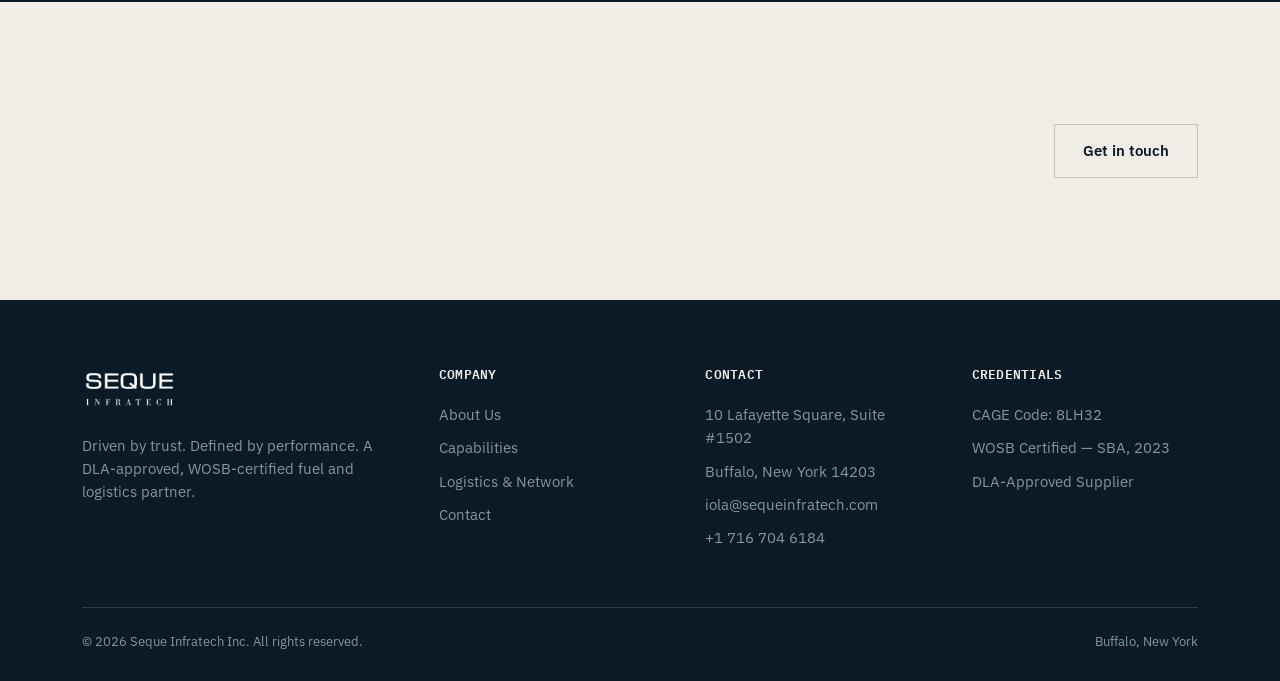
==== commit 1f158e53: "Fix mobile leadership layout: stack photo/text vertically, fix image crop, revert CTA to plain backg" ====
--- a/about.html
+++ b/about.html
@@ -14,16 +14,10 @@
 
 <!-- Sticky Social Sidebar -->
 <aside class="social-sidebar" aria-label="Social media links">
-  <a href="https://www.facebook.com/sequeinfratech" class="social-btn social-fb" target="_blank" rel="noopener" aria-label="Facebook">
+  <a href="https://www.facebook.com/share/19N5kKEtQu/" class="social-btn social-fb" target="_blank" rel="noopener" aria-label="Facebook">
     <svg viewBox="0 0 24 24" xmlns="http://www.w3.org/2000/svg"><path d="M18 2h-3a5 5 0 0 0-5 5v3H7v4h3v8h4v-8h3l1-4h-4V7a1 1 0 0 1 1-1h3z"/></svg>
   </a>
-  <a href="https://www.youtube.com/@sequeinfratech" class="social-btn social-yt" target="_blank" rel="noopener" aria-label="YouTube">
-    <svg viewBox="0 0 24 24" xmlns="http://www.w3.org/2000/svg"><path d="M22.54 6.42a2.78 2.78 0 0 0-1.95-1.96C18.88 4 12 4 12 4s-6.88 0-8.59.46A2.78 2.78 0 0 0 1.46 6.42 29 29 0 0 0 1 12a29 29 0 0 0 .46 5.58 2.78 2.78 0 0 0 1.95 1.96C5.12 20 12 20 12 20s6.88 0 8.59-.46a2.78 2.78 0 0 0 1.95-1.96A29 29 0 0 0 23 12a29 29 0 0 0-.46-5.58z"/><polygon points="9.75 15.02 15.5 12 9.75 8.98 9.75 15.02" fill="#FF0000"/></svg>
-  </a>
-  <a href="https://www.instagram.com/sequeinfratech" class="social-btn social-ig" target="_blank" rel="noopener" aria-label="Instagram">
-    <svg viewBox="0 0 24 24" xmlns="http://www.w3.org/2000/svg" fill="none" stroke="#fff" stroke-width="2" stroke-linecap="round" stroke-linejoin="round"><rect x="2" y="2" width="20" height="20" rx="5" ry="5" fill="transparent"/><path d="M16 11.37A4 4 0 1 1 12.63 8 4 4 0 0 1 16 11.37z"/><line x1="17.5" y1="6.5" x2="17.51" y2="6.5"/></svg>
-  </a>
-  <a href="https://www.linkedin.com/company/sequeinfratech" class="social-btn social-li" target="_blank" rel="noopener" aria-label="LinkedIn">
+  <a href="https://www.linkedin.com/company/seque-infratech-inc/?viewAsMember=true" class="social-btn social-li" target="_blank" rel="noopener" aria-label="LinkedIn">
     <svg viewBox="0 0 24 24" xmlns="http://www.w3.org/2000/svg"><path d="M16 8a6 6 0 0 1 6 6v7h-4v-7a2 2 0 0 0-2-2 2 2 0 0 0-2 2v7h-4v-7a6 6 0 0 1 6-6z"/><rect x="2" y="9" width="4" height="12"/><circle cx="4" cy="4" r="2"/></svg>
   </a>
 </aside>
@@ -106,7 +100,7 @@
       <div class="eyebrow">LEADERSHIP</div>
       <h2>Led by two decades of procurement and global trade expertise.</h2>
     </div>
-    <div style="display:grid; grid-template-columns:0.8fr 1.2fr; gap:56px; align-items:start; margin-bottom:56px;">
+    <div class="leadership-grid">
       <div>
         <div class="monogram has-photo">
           <img src="images/ms-iola-edwards.jpeg" alt="Ms. Iola Edwards — Founder &amp; CEO" class="monogram-img">
@@ -126,7 +120,7 @@
       </div>
     </div>
 
-    <div style="display:grid; grid-template-columns:0.8fr 1.2fr; gap:56px; align-items:start; padding-top:40px; border-top:1px solid var(--line);">
+    <div class="leadership-grid">
       <div>
         <div class="monogram has-photo">
           <img src="images/Neil.jpeg" alt="Neil — Chief Financial Officer" class="monogram-img">
--- a/css/style.css
+++ b/css/style.css
@@ -148,18 +148,45 @@
 .nav-toggle::after{ bottom:0; }
 
 @media (max-width:860px){
+  .site-header.menu-open{
+    background:#0A1A26 !important;
+    backdrop-filter:none !important;
+    -webkit-backdrop-filter:none !important;
+  }
+  body.menu-locked{
+    overflow:hidden;
+  }
   .nav-links{
     position:fixed; top:76px; left:0; right:0; bottom:0;
-    background:var(--ink); flex-direction:column; align-items:stretch;
-    padding:12px 24px 40px; gap:0;
+    width:100%;
+    height:calc(100vh - 76px);
+    height:calc(100dvh - 76px);
+    min-height:calc(100vh - 76px);
+    overflow-y:auto;
+    -webkit-overflow-scrolling:touch;
+    background:#0A1A26 !important;
+    z-index:9999;
+    flex-direction:column; align-items:stretch;
+    padding:16px 24px 48px; gap:0;
+    box-sizing:border-box;
     transform:translateY(-8px); opacity:0; pointer-events:none;
-    transition:opacity .18s ease, transform .18s ease;
+    transition:opacity .2s ease, transform .2s ease;
   }
   .nav-links.open{ transform:translateY(0); opacity:1; pointer-events:auto; }
-  .nav-links a{ padding:16px 4px; border-bottom:1px solid var(--line-dark); border-radius:0; }
-  .nav-links a.active{ border-color:var(--line-dark); }
-  .nav-cta{ margin-left:0; margin-top:14px; text-align:center; }
-  .nav-toggle{ display:block; }
+  .nav-links a{
+    padding:16px 4px;
+    border-bottom:1px solid var(--line-dark);
+    border-radius:0;
+    font-size:16px;
+  }
+  .nav-links a::after{ display:none; }
+  .nav-links a.active{
+    color:var(--amber);
+    border-color:var(--line-dark);
+    font-weight:600;
+  }
+  .nav-cta{ margin-left:0; margin-top:20px; text-align:center; width:100%; }
+  .nav-toggle{ display:block; z-index:10000; }
 }
 
 /* ---------------- Eyebrow / section heads ---------------- */
@@ -171,7 +198,7 @@
 
 .section{ padding:96px 0; }
 .section.tight{ padding:64px 0; }
-.section-head{ max-width:640px; margin-bottom:56px; }
+.section-head{ max-width:800px; margin-bottom:56px; }
 .section-head h2{ font-size:clamp(28px,3.4vw,40px); line-height:1.15; color:var(--ink); }
 .section-head p{ margin-top:16px; color:var(--grey); font-size:17px; max-width:56ch; }
 
@@ -201,9 +228,10 @@
 
 /* ---------------- Hero (blueprint) ---------------- */
 .hero{
-  position:relative; background:var(--ink); color:var(--paper);
+  position:relative; background:#0A1A26 !important; color:var(--paper);
   overflow:hidden; padding:120px 0 100px;
   min-height:560px;
+  isolation:isolate;
 }
 /* Background video */
 .hero-video{
@@ -218,7 +246,7 @@
 /* Dark overlay to keep text readable over video */
 .hero-overlay{
   position:absolute; inset:0;
-  background:linear-gradient(180deg, rgba(10,26,38,0.72) 0%, rgba(10,26,38,0.88) 100%);
+  background:linear-gradient(180deg, rgba(10,26,38,0.30) 0%, rgba(10,26,38,0.40) 100%);
   z-index:1; pointer-events:none;
 }
 .hero::before{
@@ -232,11 +260,11 @@
   letter-spacing:0.04em; margin-bottom:22px;
 }
 .hero h1{
-  font-size:clamp(38px,5.6vw,64px); line-height:1.04; color:var(--paper);
-  max-width:30ch;
+  font-size:clamp(38px,5.6vw,64px); line-height:1.04; color:#FFFFFF;
+  max-width:30ch; text-shadow: 0 2px 12px rgba(0,0,0,0.7);
 }
 .hero-lede{
-  margin-top:26px; font-size:22px; font-weight:700; color:var(--grey-light); max-width:46ch; line-height:1.6;
+  margin-top:26px; font-size:22px; font-weight:700; color:#FFFFFF; max-width:46ch; line-height:1.6; text-shadow: 0 2px 8px rgba(0,0,0,0.6);
 }
 .hero-cta{ display:flex; gap:14px; margin-top:38px; flex-wrap:wrap; }
 .hero-diagram{ position:relative; }
@@ -479,6 +507,47 @@
   font-family:var(--font-mono); font-size:11.5px; color:var(--grey-light);
 }
 
+/* ---------------- Leadership Grid (About page) ---------------- */
+.leadership-grid{
+  display:grid; grid-template-columns:0.8fr 1.2fr; gap:56px; align-items:start; margin-bottom:56px;
+}
+.leadership-grid + .leadership-grid{
+  padding-top:40px; border-top:1px solid var(--line);
+}
+@media (max-width:768px){
+  .leadership-grid{
+    grid-template-columns:1fr !important;
+    gap:28px;
+    text-align:center;
+  }
+  .leadership-grid .monogram{
+    max-width:220px;
+    margin:0 auto;
+    aspect-ratio:auto;
+    overflow:visible;
+    border:none;
+    background:none;
+  }
+  .leadership-grid .monogram::before{
+    display:none;
+  }
+  .leadership-grid .monogram img.monogram-img{
+    position:relative;
+    inset:auto;
+    width:100%;
+    height:auto;
+    object-fit:contain;
+    border-radius:8px;
+    border:1px solid var(--line);
+  }
+  .leadership-grid h3{
+    font-size:22px !important;
+  }
+  .leadership-grid .quote-block{
+    text-align:left;
+  }
+}
+
 /* ---------------- Client & Partner Showcase ---------------- */
 .client-grid{
   display:grid; grid-template-columns:repeat(3, 1fr); gap:24px;
@@ -577,12 +646,21 @@
 
 /* ---------------- CTA band ---------------- */
 .cta-band{
-  background:var(--amber); color:var(--ink);
-  padding:64px 0;
-}
-.cta-band .wrap{ display:flex; justify-content:space-between; align-items:center; gap:24px; flex-wrap:wrap; }
-.cta-band h2{ font-size:clamp(24px,3vw,34px); max-width:20ch; }
-.cta-band .btn-outline-dark{ border-color:var(--ink); }
+  background:var(--slate);
+  color:var(--paper);
+  padding:80px 0;
+  border-top:1px solid var(--line-dark);
+  border-bottom:1px solid var(--line-dark);
+}
+.cta-band .wrap{
+  display:flex; justify-content:space-between; align-items:center; gap:32px; flex-wrap:wrap;
+}
+.cta-band h2{
+  font-size:clamp(26px,3.4vw,38px);
+  color:var(--paper);
+  max-width:24ch;
+  line-height:1.2;
+}
 
 /* ---------------- Contact ---------------- */
 .contact-grid{ display:grid; grid-template-columns:0.9fr 1.1fr; gap:64px; }
@@ -804,7 +882,8 @@
 .spec-card:hover .card-media img{
   transform:scale(1.06);
 }
-.on-dark .card-media{
+.on-dark .card-media,
+.on-steel .card-media{
   border-bottom-color:var(--line-dark);
 }
 
@@ -900,3 +979,64 @@
 @media(max-width:600px){
   .social-sidebar{ display:none; }
 }
+
+/* ---------------- Forminator Plugin Integration ---------------- */
+.forminator-custom-wrapper,
+.custom-form-wrapper{
+  width:100%;
+}
+.forminator-ui.forminator-custom-form{
+  font-family:var(--font-body) !important;
+}
+.forminator-ui .forminator-label{
+  font-family:var(--font-mono) !important;
+  font-size:12.5px !important;
+  color:var(--grey) !important;
+  text-transform:uppercase !important;
+  letter-spacing:0.04em !important;
+  margin-bottom:8px !important;
+  font-weight:600 !important;
+}
+.forminator-ui .forminator-input,
+.forminator-ui .forminator-textarea,
+.forminator-ui .forminator-select .forminator-select-dropdown{
+  border:1px solid var(--line) !important;
+  background:var(--white) !important;
+  padding:13px 14px !important;
+  font-family:var(--font-body) !important;
+  font-size:15px !important;
+  color:var(--graphite) !important;
+  border-radius:0 !important;
+  box-shadow:none !important;
+  transition:border-color .25s ease, box-shadow .25s ease !important;
+}
+.forminator-ui .forminator-input:focus,
+.forminator-ui .forminator-textarea:focus{
+  border-color:var(--amber) !important;
+  outline:none !important;
+  box-shadow:0 0 0 3px rgba(217,138,43,0.2) !important;
+}
+.forminator-ui .forminator-button.forminator-button-submit{
+  background:var(--amber) !important;
+  color:var(--ink) !important;
+  border:none !important;
+  border-radius:0 !important;
+  padding:14px 28px !important;
+  font-family:var(--font-head) !important;
+  font-size:15.5px !important;
+  font-weight:700 !important;
+  letter-spacing:0.02em !important;
+  cursor:pointer !important;
+  transition:background .2s ease, transform .2s ease, box-shadow .2s ease !important;
+}
+.forminator-ui .forminator-button.forminator-button-submit:hover{
+  background:var(--amber-dim) !important;
+  color:var(--paper) !important;
+  transform:translateY(-2px) !important;
+  box-shadow:0 6px 16px rgba(217,138,43,0.3) !important;
+}
+.forminator-ui .forminator-response-message{
+  font-family:var(--font-body) !important;
+  border-radius:0 !important;
+  margin-top:16px !important;
+}
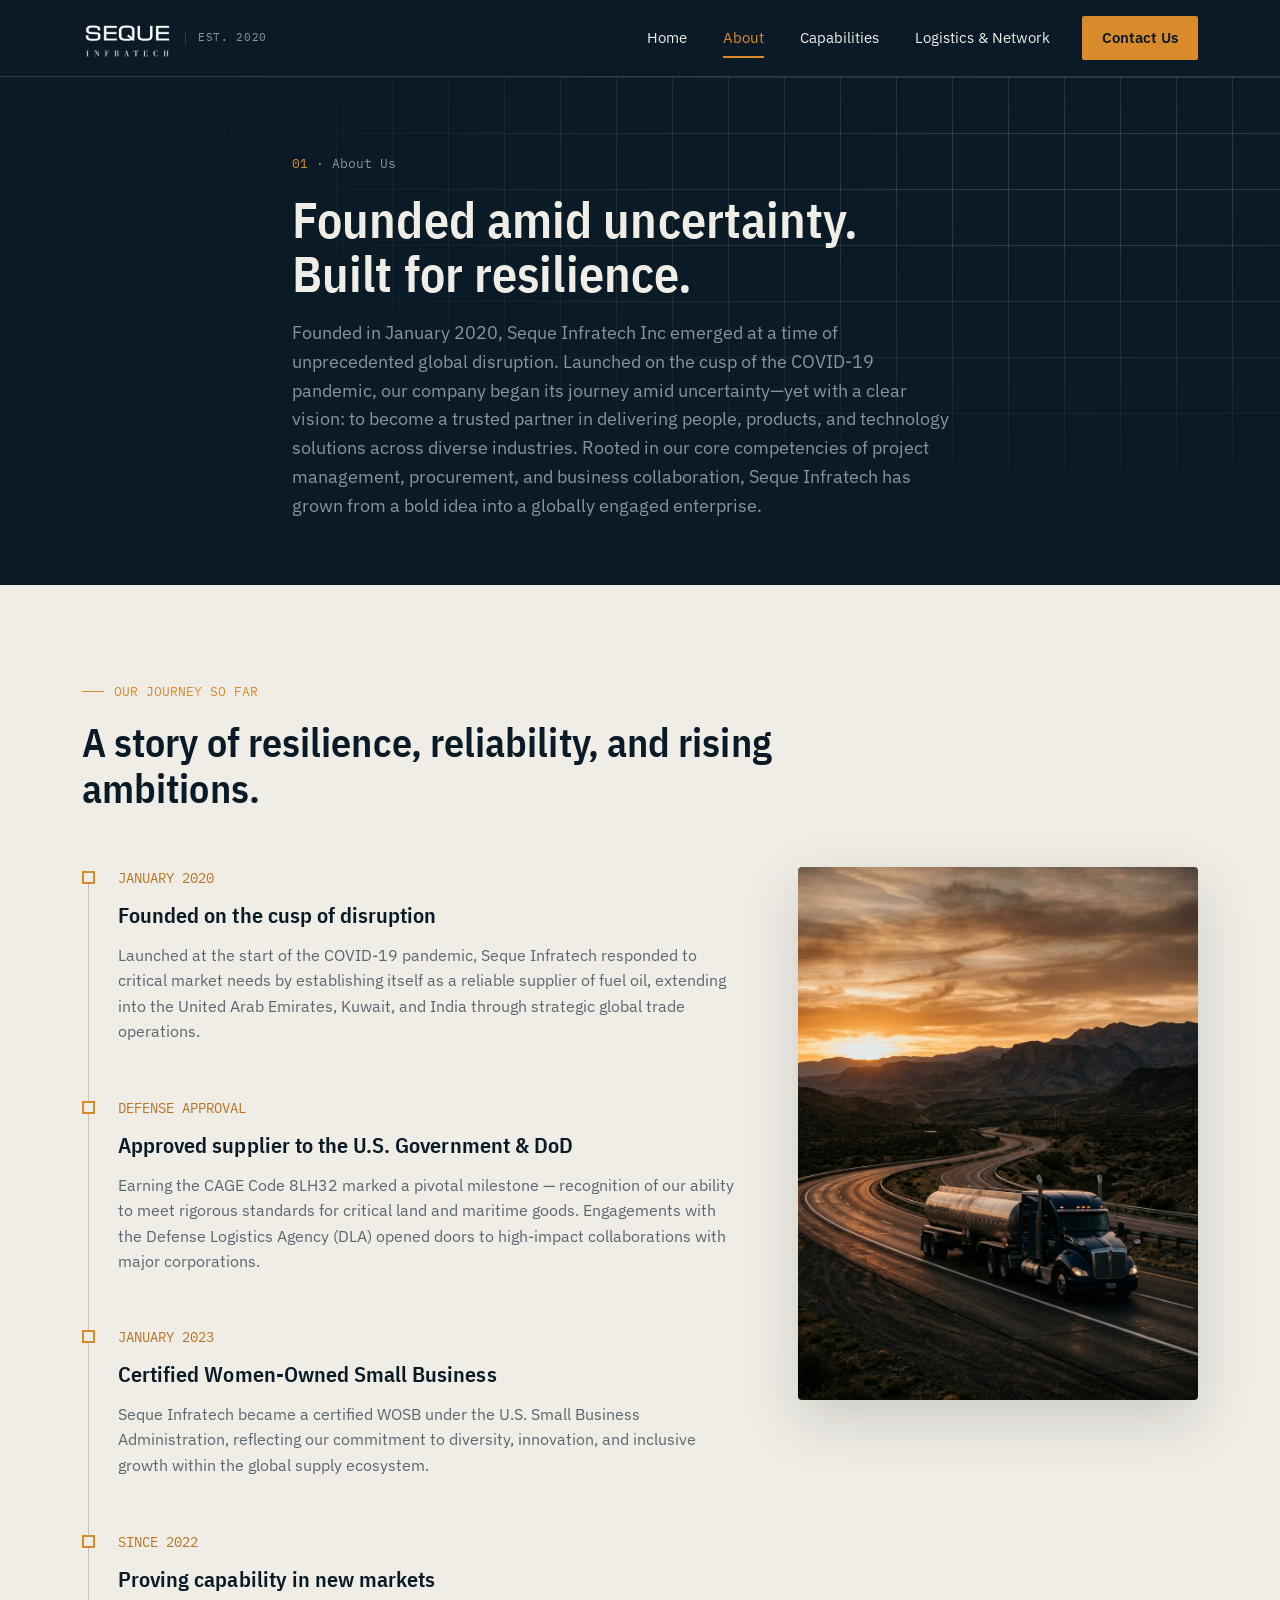
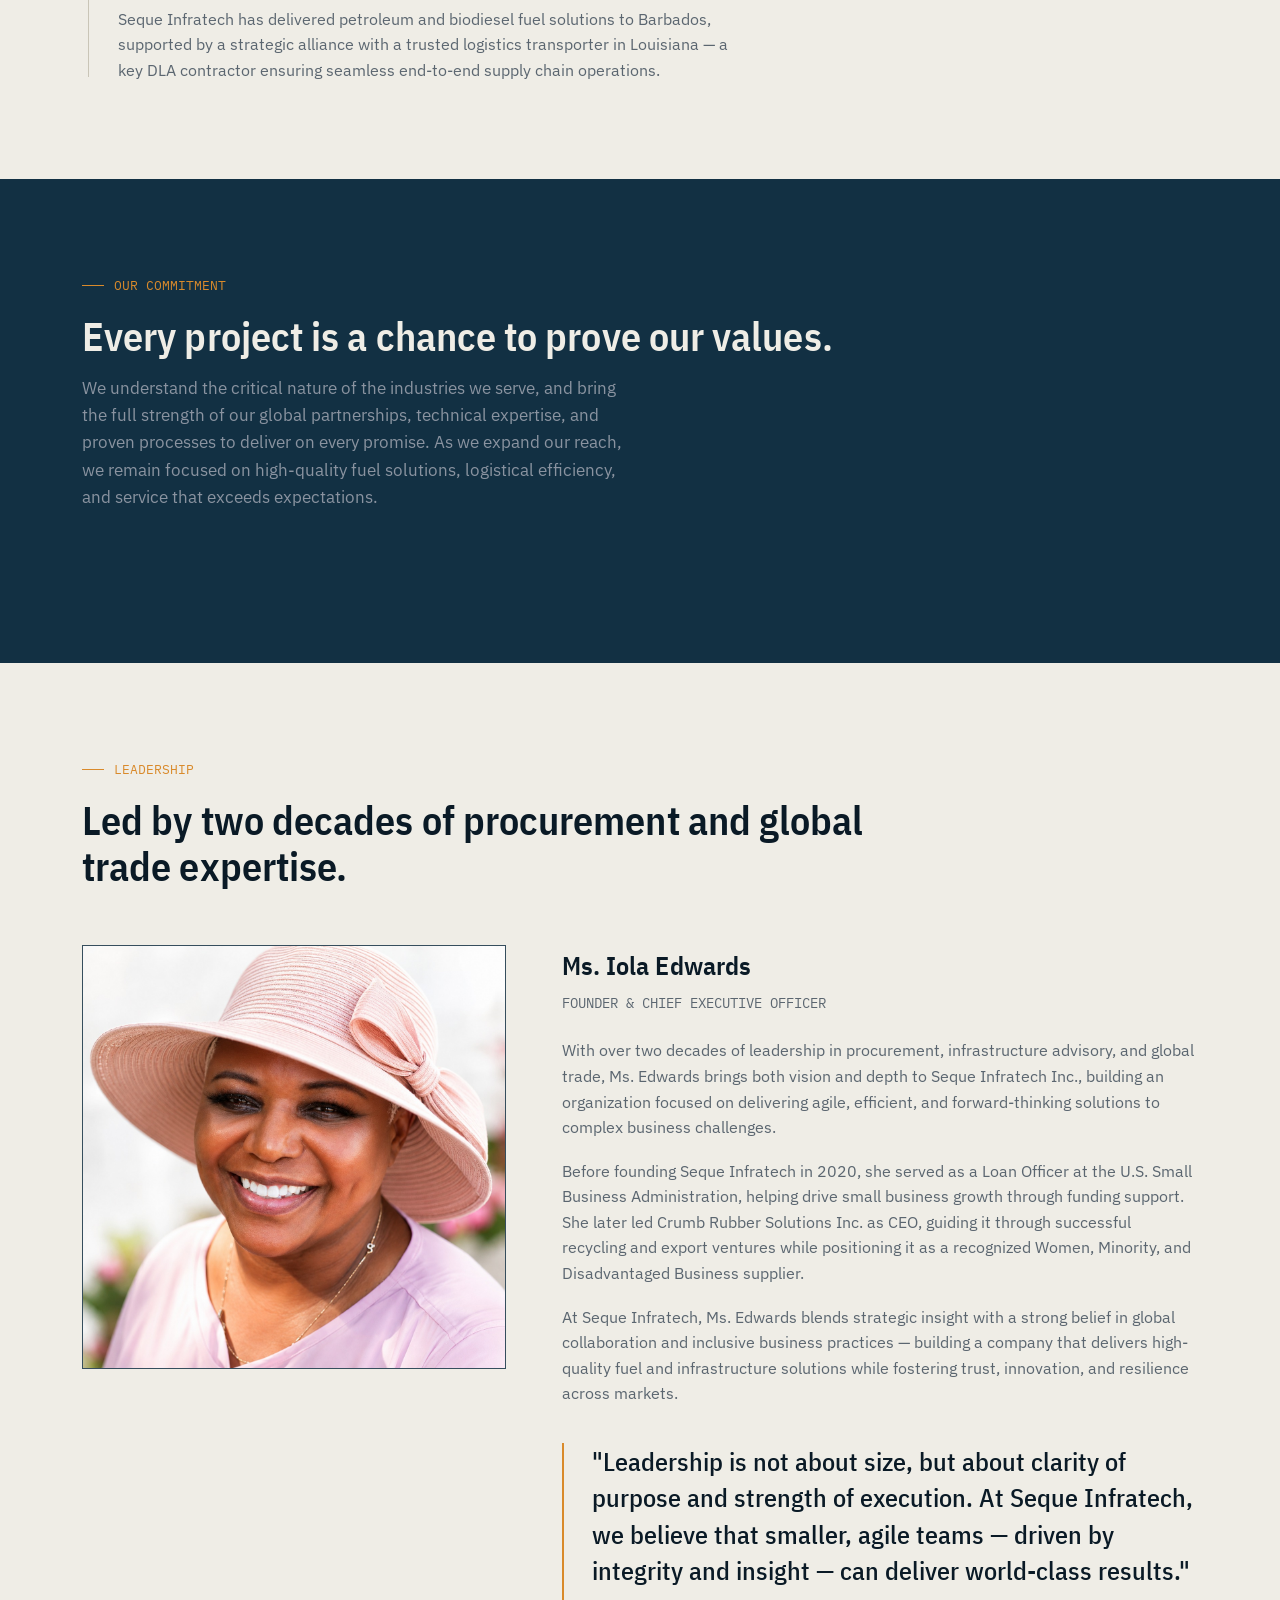
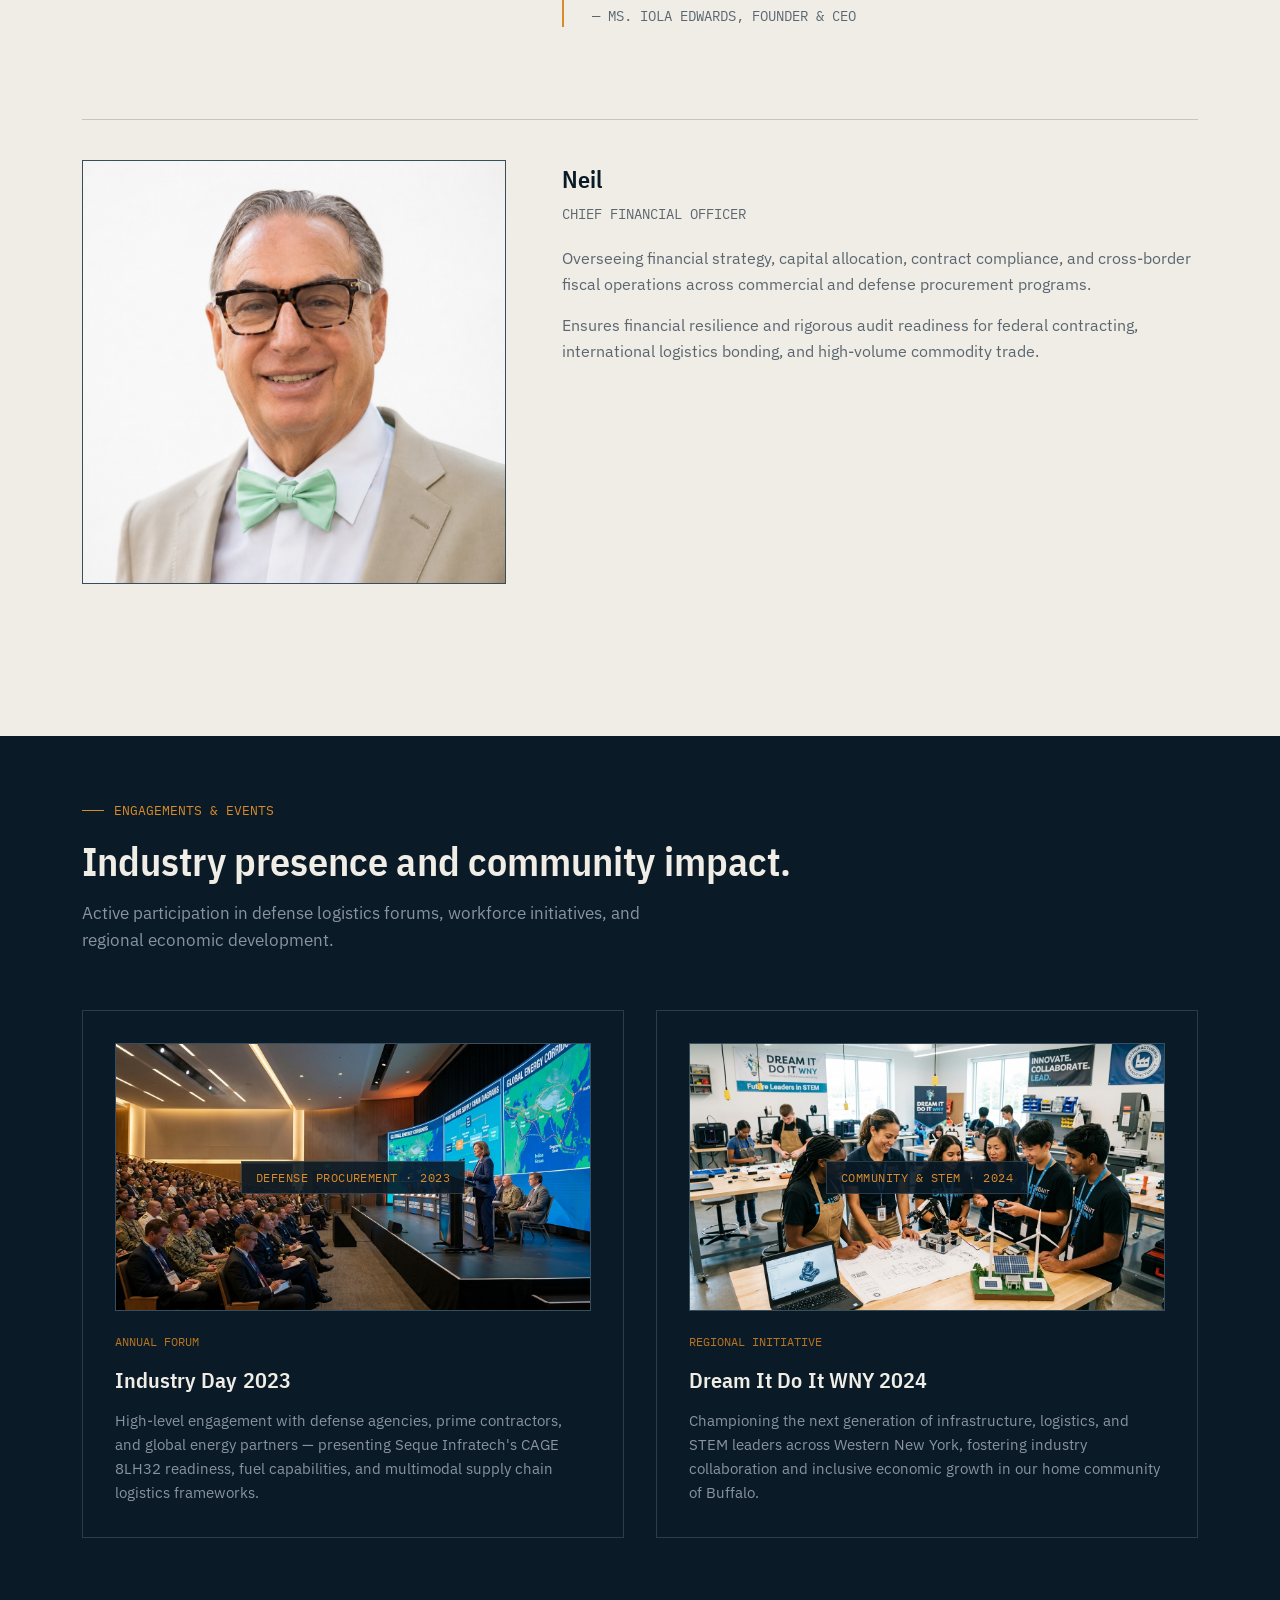
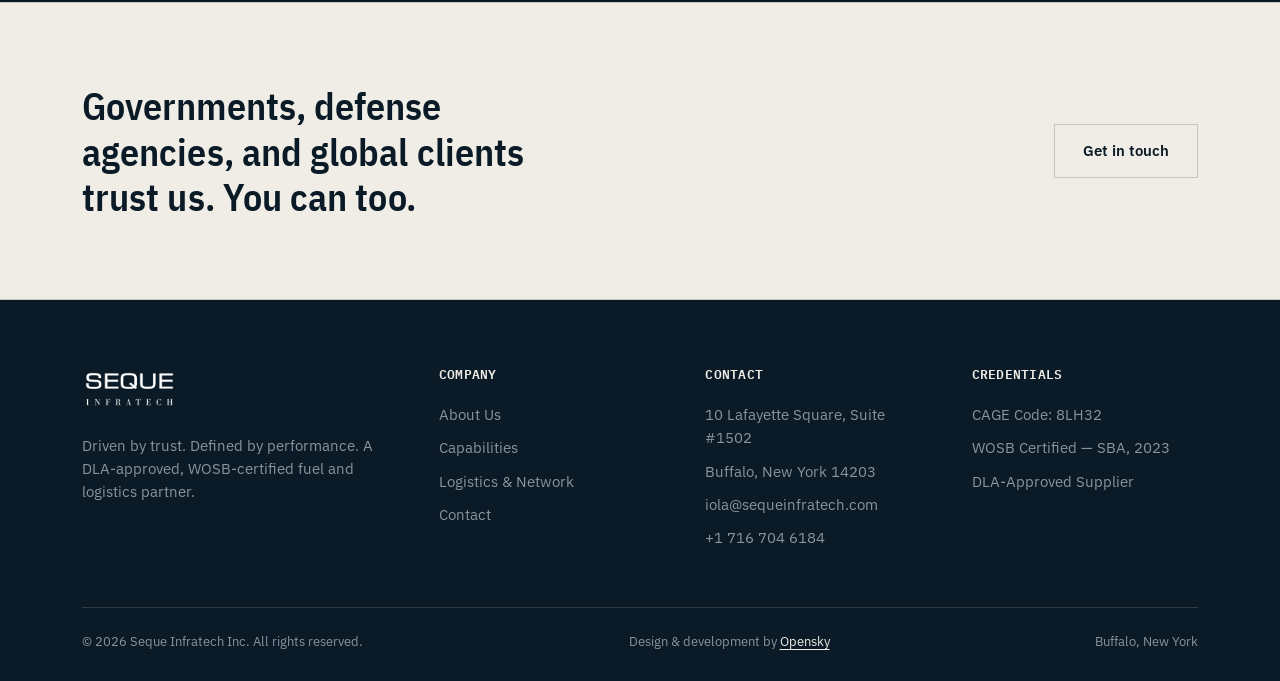
==== commit ff645723: "Fix CTA heading visibility with dark text, keep hero defense-grade precision on one line, and add Op" ====
--- a/about.html
+++ b/about.html
@@ -213,6 +213,7 @@
     </div>
     <div class="footer-bottom">
       <span>© 2026 Seque Infratech Inc. All rights reserved.</span>
+      <span>Design &amp; development by <a href="https://openskyglobal.com/" target="_blank" rel="noopener noreferrer">Opensky</a></span>
       <span>Buffalo, New York</span>
     </div>
   </div>
--- a/css/style.css
+++ b/css/style.css
@@ -253,7 +253,7 @@
   display:none !important;
   content:none !important;
 }
-.hero-inner{ position:relative; z-index:3; display:grid; grid-template-columns:1.15fr 0.85fr; gap:48px; align-items:end; }
+.hero-inner{ position:relative; z-index:3; display:grid; grid-template-columns:1.25fr 0.75fr; gap:48px; align-items:end; }
 .hero > .wrap{ position:relative; z-index:3; }
 .hero-kicker{
   font-family:var(--font-mono); font-size:13px; color:var(--amber);
@@ -261,7 +261,15 @@
 }
 .hero h1{
   font-size:clamp(38px,5.6vw,64px); line-height:1.04; color:#FFFFFF;
-  max-width:30ch; text-shadow: 0 2px 12px rgba(0,0,0,0.7);
+  max-width:32ch; text-shadow: 0 2px 12px rgba(0,0,0,0.7);
+}
+.hero-nowrap{
+  white-space:nowrap;
+}
+@media (max-width:520px){
+  .hero-nowrap{
+    white-space:normal;
+  }
 }
 .hero-lede{
   margin-top:26px; font-size:22px; font-weight:700; color:#FFFFFF; max-width:46ch; line-height:1.6; text-shadow: 0 2px 8px rgba(0,0,0,0.6);
@@ -646,20 +654,31 @@
 
 /* ---------------- CTA band ---------------- */
 .cta-band{
-  background:var(--slate);
-  color:var(--paper);
+  background:var(--paper);
+  color:var(--ink);
   padding:80px 0;
-  border-top:1px solid var(--line-dark);
-  border-bottom:1px solid var(--line-dark);
+  border-top:1px solid var(--line);
+  border-bottom:1px solid var(--line);
 }
 .cta-band .wrap{
   display:flex; justify-content:space-between; align-items:center; gap:32px; flex-wrap:wrap;
 }
 .cta-band h2{
   font-size:clamp(26px,3.4vw,38px);
-  color:var(--paper);
+  color:var(--ink) !important;
   max-width:24ch;
   line-height:1.2;
+}
+.cta-band .btn-outline-dark{
+  border-color:var(--line);
+  color:var(--ink);
+  background:transparent;
+}
+.cta-band .btn-outline-dark:hover{
+  border-color:var(--ink);
+  background:var(--ink);
+  color:var(--paper);
+  box-shadow:0 8px 20px rgba(10,26,38,0.2);
 }
 
 /* ---------------- Contact ---------------- */
@@ -731,7 +750,9 @@
 .footer-grid p{ font-size:14.5px; max-width:34ch; }
 .footer-grid ul li{ margin-bottom:10px; font-size:14.5px; }
 .footer-grid ul li a:hover{ color:var(--amber); }
-.footer-bottom{ display:flex; justify-content:space-between; padding-top:24px; font-size:13px; flex-wrap:wrap; gap:10px; }
+.footer-bottom{ display:flex; justify-content:space-between; align-items:center; padding-top:24px; font-size:13px; flex-wrap:wrap; gap:10px; }
+.footer-bottom a{ color:var(--paper); text-decoration:underline; text-underline-offset:3px; transition:color .2s ease; }
+.footer-bottom a:hover{ color:var(--amber); }
 @media (max-width:860px){ .footer-grid{ grid-template-columns:1fr 1fr; } }
 @media (max-width:560px){ .footer-grid{ grid-template-columns:1fr; } }
 
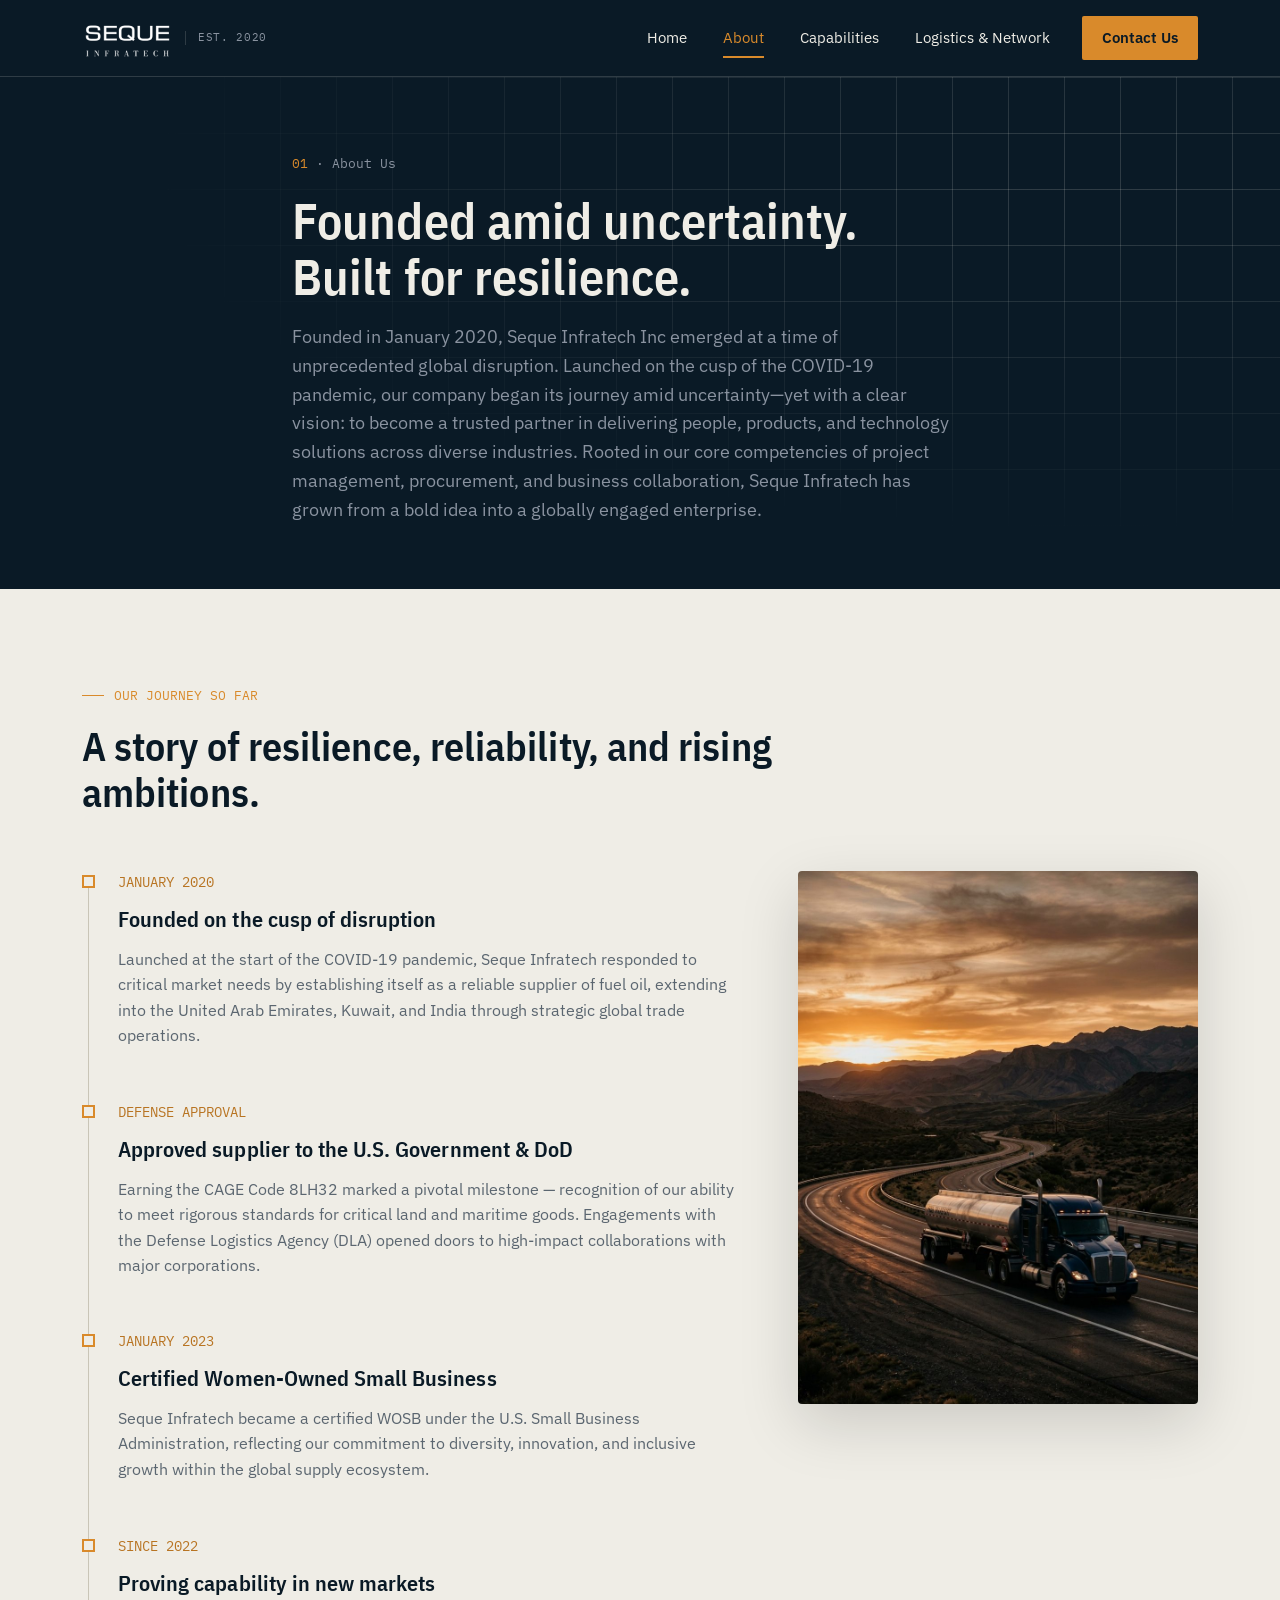
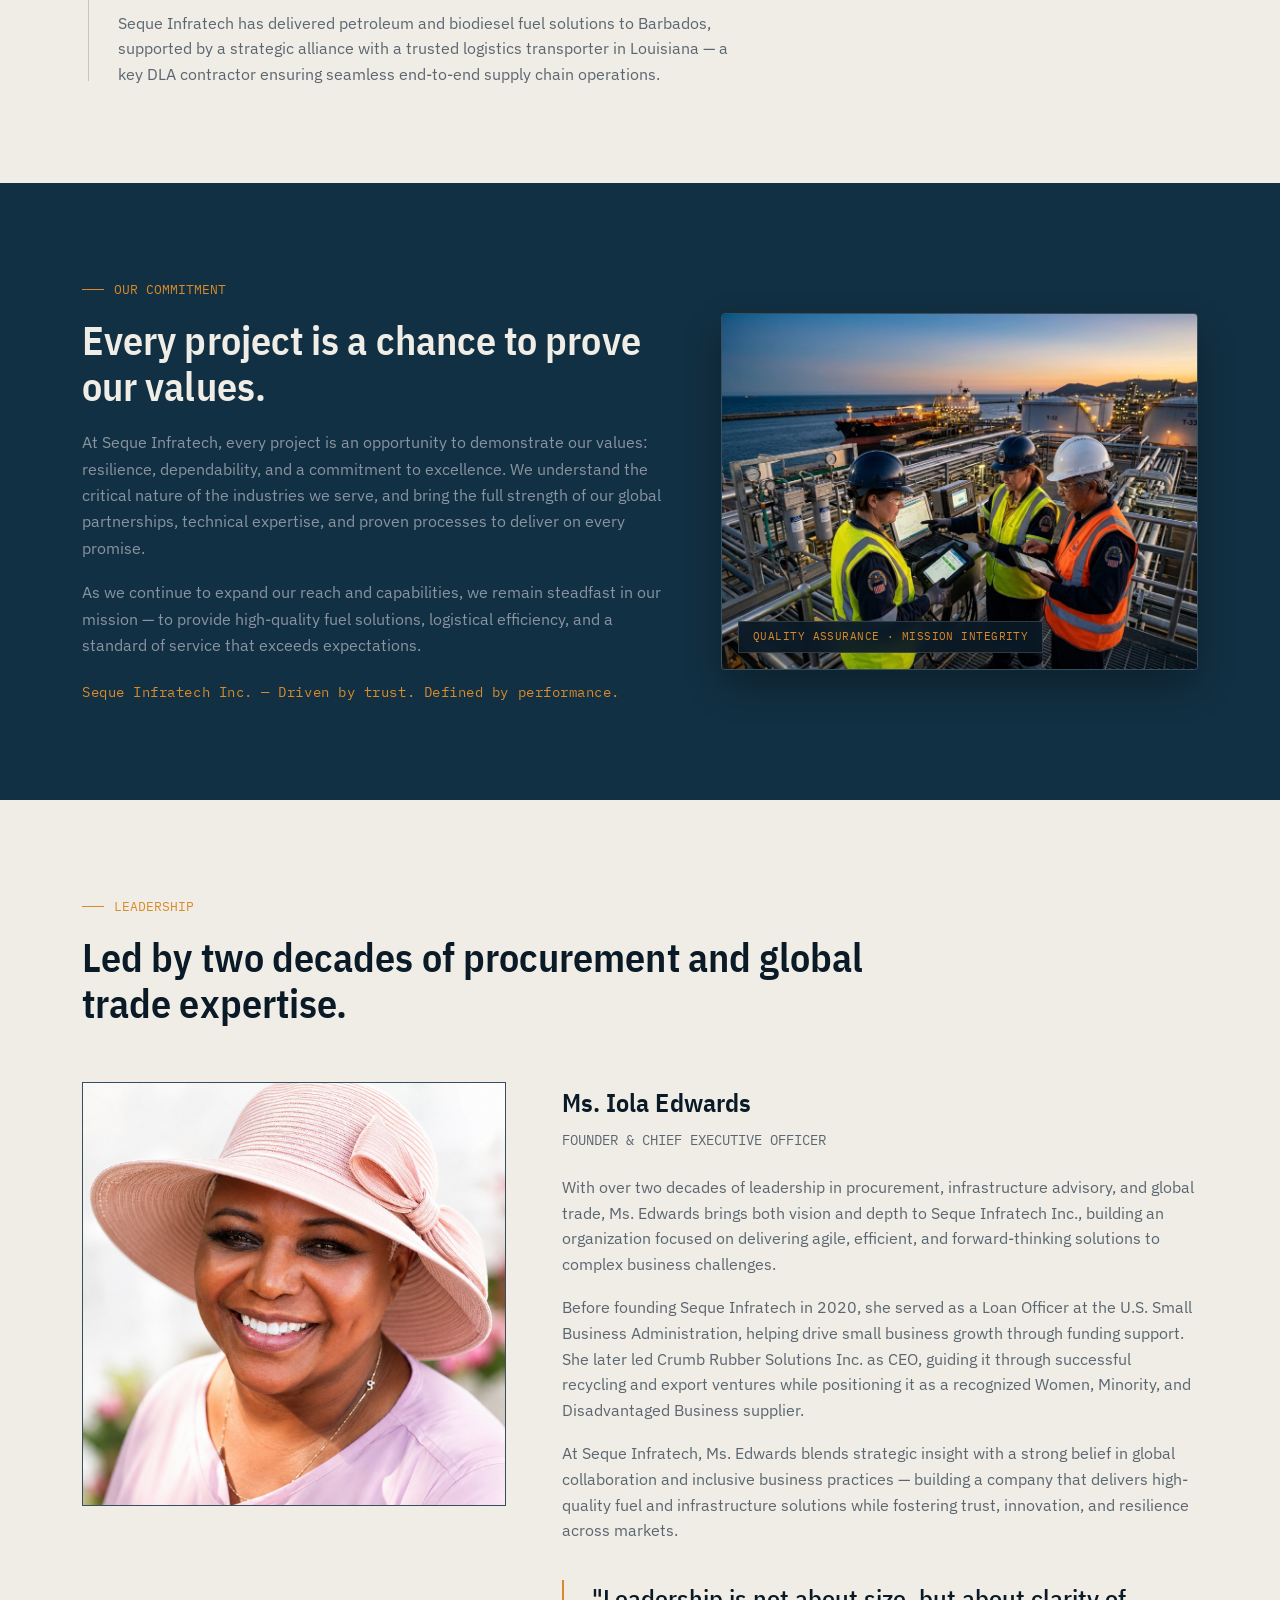
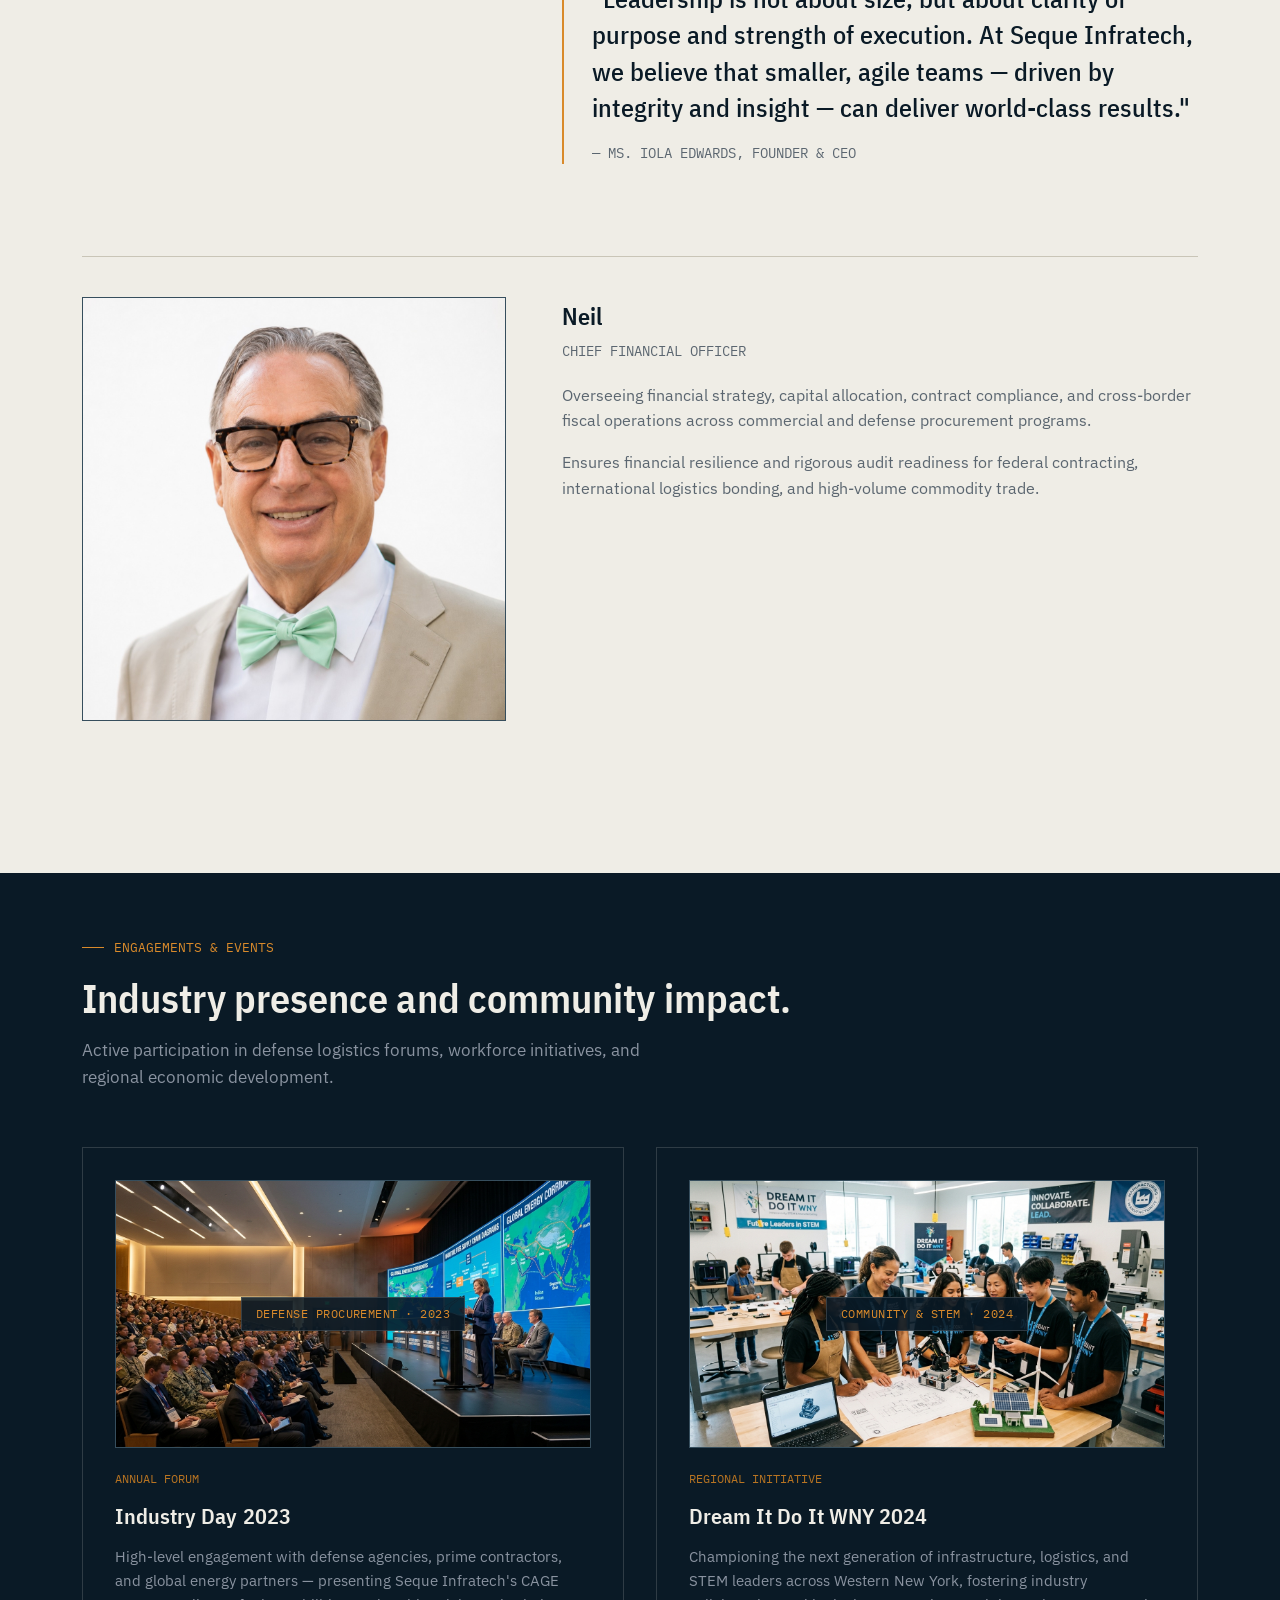
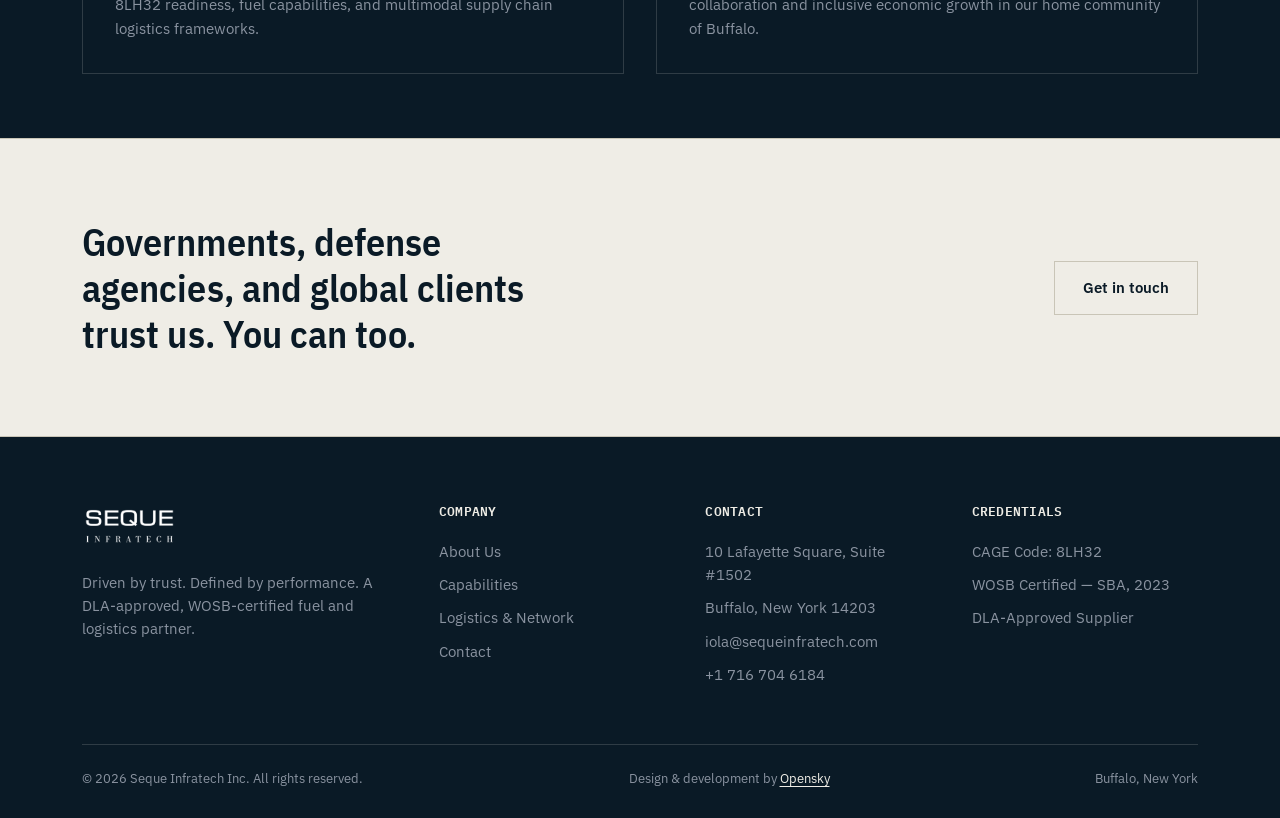
==== commit f0beb2a9: "Align logistics CTA with theme, fix mobile typography, optimize card loading, and integrate Forminat" ====
--- a/about.html
+++ b/about.html
@@ -86,10 +86,20 @@
 
 <section class="section on-steel">
   <div class="wrap">
-    <div class="section-head">
-      <div class="eyebrow">OUR COMMITMENT</div>
-      <h2>Every project is a chance to prove our values.</h2>
-      <p>We understand the critical nature of the industries we serve, and bring the full strength of our global partnerships, technical expertise, and proven processes to deliver on every promise. As we expand our reach, we remain focused on high-quality fuel solutions, logistical efficiency, and service that exceeds expectations.</p>
+    <div class="commitment-grid">
+      <div>
+        <div class="eyebrow">OUR COMMITMENT</div>
+        <h2 style="font-size:clamp(28px,3.4vw,40px); line-height:1.15; color:var(--paper); margin-bottom:20px;">Every project is a chance to prove our values.</h2>
+        <p style="color:var(--grey-light); font-size:16px; line-height:1.65;">At Seque Infratech, every project is an opportunity to demonstrate our values: resilience, dependability, and a commitment to excellence. We understand the critical nature of the industries we serve, and bring the full strength of our global partnerships, technical expertise, and proven processes to deliver on every promise.</p>
+        <p style="color:var(--grey-light); font-size:16px; line-height:1.65; margin-top:18px;">As we continue to expand our reach and capabilities, we remain steadfast in our mission — to provide high-quality fuel solutions, logistical efficiency, and a standard of service that exceeds expectations.</p>
+        <p style="margin-top:24px; font-family:var(--font-mono); font-size:13.5px; color:var(--amber); letter-spacing:0.04em;">Seque Infratech Inc. — Driven by trust. Defined by performance.</p>
+      </div>
+      <div>
+        <div class="commitment-media reveal-scale">
+          <img src="images/about-commitment.jpg" alt="Seque Infratech fuel quality assurance and operational excellence" loading="lazy">
+          <div class="commitment-badge">QUALITY ASSURANCE · MISSION INTEGRITY</div>
+        </div>
+      </div>
     </div>
   </div>
 </section>
--- a/css/style.css
+++ b/css/style.css
@@ -338,8 +338,27 @@
 @keyframes heroFadeIn{
   to{ opacity:1; transform:translateY(0); }
 }
-.page-hero h1{ font-size:clamp(32px,4.6vw,50px); color:var(--paper); line-height:1.08; }
+.page-hero h1{
+  font-size:clamp(26px,4.6vw,50px);
+  color:var(--paper);
+  line-height:1.12;
+  word-wrap:break-word;
+  overflow-wrap:break-word;
+}
 .page-hero p{ margin-top:18px; font-size:18px; color:var(--grey-light); max-width:60ch; }
+.desktop-nowrap{ white-space:nowrap; }
+@media (max-width:900px){
+  .desktop-nowrap{ white-space:normal !important; }
+}
+@media (max-width:600px){
+  .page-hero h1{
+    font-size:clamp(24px, 6.8vw, 32px);
+    white-space:normal !important;
+  }
+  .section-head h2{
+    white-space:normal !important;
+  }
+}
 .breadcrumb{
   font-family:var(--font-mono); font-size:12.5px; color:var(--grey-light);
   margin-bottom:20px; display:flex; gap:8px; align-items:center;
@@ -407,6 +426,7 @@
 @media (max-width:600px){ .grid.cols-2,.grid.cols-3,.grid.cols-4{ grid-template-columns:1fr; } }
 
 .spec-card{
+  opacity:1 !important;
   background:var(--paper); padding:32px;
   transition:transform .3s cubic-bezier(0.16,1,0.3,1), box-shadow .3s cubic-bezier(0.16,1,0.3,1), background .25s ease;
   position:relative;
@@ -515,6 +535,32 @@
   font-family:var(--font-mono); font-size:11.5px; color:var(--grey-light);
 }
 
+/* ---------------- Commitment Grid (About page) ---------------- */
+.commitment-grid{
+  display:grid; grid-template-columns:1.1fr 0.9fr; gap:56px; align-items:center;
+}
+.commitment-media{
+  position:relative; border-radius:4px; overflow:hidden;
+  border:1px solid var(--line-dark); box-shadow:0 16px 36px rgba(0,0,0,0.3);
+}
+.commitment-media img{
+  width:100%; height:auto; display:block; object-fit:cover;
+  transition:transform .4s cubic-bezier(0.16,1,0.3,1);
+}
+.commitment-media:hover img{
+  transform:scale(1.03);
+}
+.commitment-badge{
+  position:absolute; bottom:16px; left:16px;
+  background:rgba(10,26,38,0.92); color:var(--amber);
+  padding:6px 14px; font-family:var(--font-mono); font-size:11px;
+  letter-spacing:0.04em; border:1px solid var(--line-dark);
+  backdrop-filter:blur(6px);
+}
+@media (max-width:860px){
+  .commitment-grid{ grid-template-columns:1fr; gap:36px; }
+}
+
 /* ---------------- Leadership Grid (About page) ---------------- */
 .leadership-grid{
   display:grid; grid-template-columns:0.8fr 1.2fr; gap:56px; align-items:start; margin-bottom:56px;
@@ -700,6 +746,38 @@
   box-shadow:0 0 0 3px rgba(217,138,43,0.2);
 }
 .field textarea{ resize:vertical; min-height:120px; }
+
+/* Forminator Plugin Styling Integration */
+.forminator-custom-wrapper .forminator-ui,
+.forminator-custom-wrapper .forminator-row{ font-family:var(--font-body) !important; }
+.forminator-custom-wrapper .forminator-label{
+  font-family:var(--font-mono) !important; font-size:12px !important; color:var(--grey) !important;
+  text-transform:uppercase !important; letter-spacing:0.04em !important; font-weight:500 !important;
+}
+.forminator-custom-wrapper .forminator-input,
+.forminator-custom-wrapper .forminator-textarea{
+  font-family:var(--font-body) !important; font-size:15px !important; color:var(--graphite) !important;
+  background:var(--white) !important; border:1px solid var(--line) !important; border-radius:0 !important;
+  box-shadow:none !important; padding:13px 14px !important;
+  transition:border-color .25s ease, box-shadow .25s ease !important;
+}
+.forminator-custom-wrapper .forminator-input:focus,
+.forminator-custom-wrapper .forminator-textarea:focus{
+  border-color:var(--amber) !important; outline:none !important;
+  box-shadow:0 0 0 3px rgba(217,138,43,0.2) !important;
+}
+.forminator-custom-wrapper .forminator-button-submit{
+  font-family:var(--font-mono) !important; font-size:13px !important; font-weight:600 !important;
+  text-transform:uppercase !important; letter-spacing:0.05em !important;
+  background:var(--amber) !important; color:var(--ink) !important;
+  border:1px solid var(--amber) !important; border-radius:0 !important;
+  padding:13px 28px !important; cursor:pointer !important;
+  transition:transform .25s cubic-bezier(0.16,1,0.3,1), background .2s ease, box-shadow .25s ease !important;
+}
+.forminator-custom-wrapper .forminator-button-submit:hover{
+  background:#E89A38 !important; border-color:#E89A38 !important;
+  transform:translateY(-2px) !important; box-shadow:0 6px 16px rgba(217,138,43,0.28) !important;
+}
 
 .map-figure{
   border:1px solid var(--line); padding:0; background:var(--ink);
@@ -759,26 +837,26 @@
 /* ---------------- Smooth Reveal Animations ---------------- */
 .reveal, .reveal-up{
   opacity:0;
-  transform:translateY(22px);
-  transition:opacity .7s cubic-bezier(0.16,1,0.3,1), transform .7s cubic-bezier(0.16,1,0.3,1);
+  transform:translateY(14px);
+  transition:opacity .35s cubic-bezier(0.16,1,0.3,1), transform .35s cubic-bezier(0.16,1,0.3,1);
   will-change:opacity, transform;
 }
 .reveal-left{
   opacity:0;
-  transform:translateX(-26px);
-  transition:opacity .7s cubic-bezier(0.16,1,0.3,1), transform .7s cubic-bezier(0.16,1,0.3,1);
+  transform:translateX(-18px);
+  transition:opacity .35s cubic-bezier(0.16,1,0.3,1), transform .35s cubic-bezier(0.16,1,0.3,1);
   will-change:opacity, transform;
 }
 .reveal-right{
   opacity:0;
-  transform:translateX(26px);
-  transition:opacity .7s cubic-bezier(0.16,1,0.3,1), transform .7s cubic-bezier(0.16,1,0.3,1);
+  transform:translateX(18px);
+  transition:opacity .35s cubic-bezier(0.16,1,0.3,1), transform .35s cubic-bezier(0.16,1,0.3,1);
   will-change:opacity, transform;
 }
 .reveal-scale{
   opacity:0;
-  transform:scale(0.96);
-  transition:opacity .7s cubic-bezier(0.16,1,0.3,1), transform .7s cubic-bezier(0.16,1,0.3,1);
+  transform:scale(0.97);
+  transition:opacity .35s cubic-bezier(0.16,1,0.3,1), transform .35s cubic-bezier(0.16,1,0.3,1);
   will-change:opacity, transform;
 }
 .reveal.in, .reveal-up.in, .reveal-left.in, .reveal-right.in, .reveal-scale.in{
